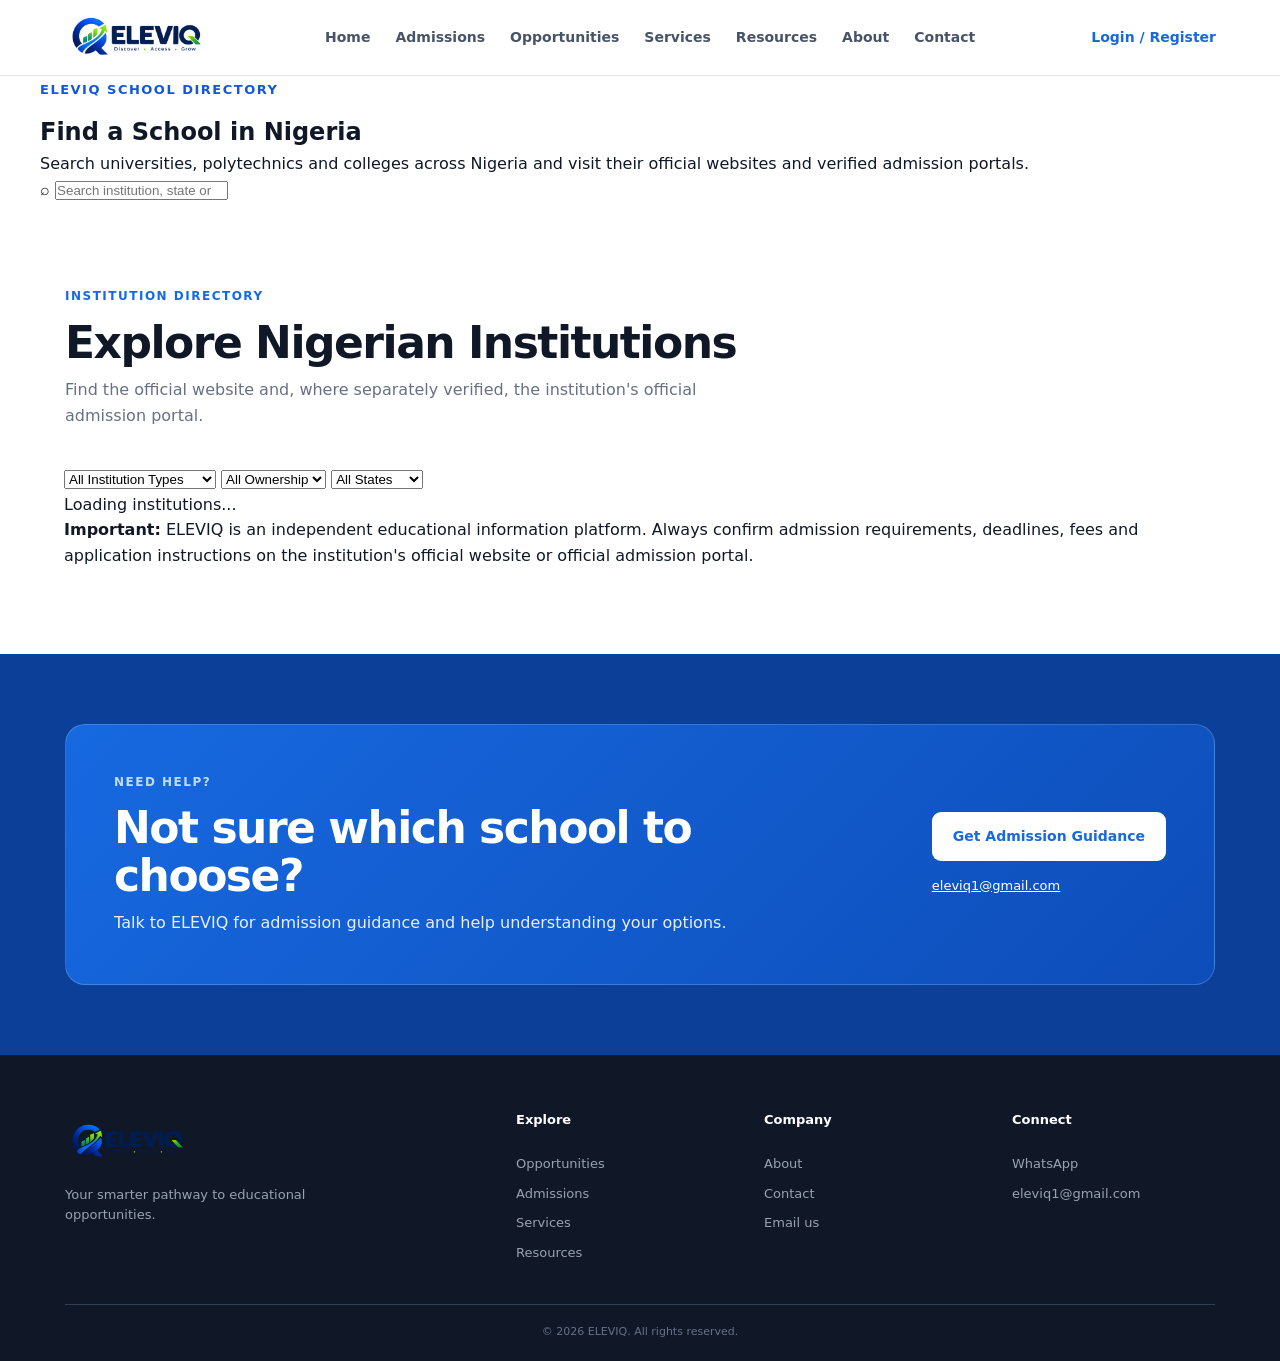
==== admissions.html @ 983ca725 "Create admissions.html" ====
<!DOCTYPE html>
<html lang="en">
<head>
    <meta charset="UTF-8">
    <meta name="viewport" content="width=device-width, initial-scale=1.0">

    <meta
        name="description"
        content="Find universities, polytechnics and colleges across Nigeria through the ELEVIQ institution directory."
    >

    <title>ELEVIQ | Nigerian School Directory</title>

    <link rel="stylesheet" href="style.css">
</head>

<body>

<!-- =========================
     NAVIGATION
========================= -->

<header class="navbar">

    <a class="logo" href="index.html" aria-label="ELEVIQ home">
        <img src="eleviq-logo.png" alt="ELEVIQ">
    </a>

    <nav class="nav-links" id="navLinks">

        <a href="index.html">Home</a>

        <a href="admissions.html" class="active">
            Admissions
        </a>

        <a href="index.html#opportunities">
            Opportunities
        </a>

        <a href="index.html#services">
            Services
        </a>

        <a href="index.html#resources">
            Resources
        </a>

        <a href="index.html#about">
            About
        </a>

        <a href="index.html#contact">
            Contact
        </a>

    </nav>

    <div class="nav-actions">

        <a
            class="login-link"
            href="index.html#contact"
        >
            Login / Register
        </a>

        <button
            class="menu-button"
            id="menuButton"
            aria-label="Open menu"
            aria-expanded="false"
        >
            ☰
        </button>

    </div>

</header>


<main>

<!-- =========================
     ADMISSIONS HERO
========================= -->

<section class="admissions-page-hero">

    <div class="admissions-container">

        <span class="section-tag">
            ELEVIQ SCHOOL DIRECTORY
        </span>

        <h1>
            Find a School in
            <span>Nigeria</span>
        </h1>

        <p>
            Search universities, polytechnics and colleges
            across Nigeria and visit their official websites
            and verified admission portals.
        </p>

        <div class="directory-search">

            <span>⌕</span>

            <input
                type="search"
                id="schoolSearch"
                placeholder="Search institution, state or abbreviation..."
                autocomplete="off"
            >

        </div>

    </div>

</section>


<!-- =========================
     DIRECTORY
========================= -->

<section class="section">

    <div class="admissions-container">

        <div class="section-heading">

            <div>

                <div class="section-kicker">
                    INSTITUTION DIRECTORY
                </div>

                <h2>
                    Explore Nigerian Institutions
                </h2>

                <p>
                    Find the official website and, where
                    separately verified, the institution's
                    official admission portal.
                </p>

            </div>

        </div>


        <!-- FILTERS -->

        <div class="directory-filters">

            <select id="institutionType">

                <option value="all">
                    All Institution Types
                </option>

                <option value="university">
                    Universities
                </option>

                <option value="polytechnic">
                    Polytechnics
                </option>

                <option value="college">
                    Colleges of Education
                </option>

            </select>


            <select id="ownershipFilter">

                <option value="all">
                    All Ownership
                </option>

                <option value="federal">
                    Federal
                </option>

                <option value="state">
                    State
                </option>

                <option value="private">
                    Private
                </option>

            </select>


            <select id="stateFilter">

                <option value="all">
                    All States
                </option>

                <option value="abuja">
                    FCT
                </option>

                <option value="abia">
                    Abia
                </option>

                <option value="adamawa">
                    Adamawa
                </option>

                <option value="akwa-ibom">
                    Akwa Ibom
                </option>

                <option value="anambra">
                    Anambra
                </option>

                <option value="bauchi">
                    Bauchi
                </option>

                <option value="bayelsa">
                    Bayelsa
                </option>

                <option value="benue">
                    Benue
                </option>

                <option value="borno">
                    Borno
                </option>

                <option value="cross-river">
                    Cross River
                </option>

                <option value="delta">
                    Delta
                </option>

                <option value="ebonyi">
                    Ebonyi
                </option>

                <option value="edo">
                    Edo
                </option>

                <option value="ekiti">
                    Ekiti
                </option>

                <option value="enugu">
                    Enugu
                </option>

                <option value="gombe">
                    Gombe
                </option>

                <option value="imo">
                    Imo
                </option>

                <option value="jigawa">
                    Jigawa
                </option>

                <option value="kaduna">
                    Kaduna
                </option>

                <option value="kano">
                    Kano
                </option>

                <option value="katsina">
                    Katsina
                </option>

                <option value="kebbi">
                    Kebbi
                </option>

                <option value="kogi">
                    Kogi
                </option>

                <option value="kwara">
                    Kwara
                </option>

                <option value="lagos">
                    Lagos
                </option>

                <option value="nasarawa">
                    Nasarawa
                </option>

                <option value="niger">
                    Niger
                </option>

                <option value="ogun">
                    Ogun
                </option>

                <option value="ondo">
                    Ondo
                </option>

                <option value="osun">
                    Osun
                </option>

                <option value="oyo">
                    Oyo
                </option>

                <option value="plateau">
                    Plateau
                </option>

                <option value="rivers">
                    Rivers
                </option>

                <option value="sokoto">
                    Sokoto
                </option>

                <option value="taraba">
                    Taraba
                </option>

                <option value="yobe">
                    Yobe
                </option>

                <option value="zamfara">
                    Zamfara
                </option>

            </select>

        </div>


        <!-- RESULTS COUNT -->

        <div class="directory-result-bar">

            <span id="resultCount">
                Loading institutions...
            </span>

        </div>


        <!-- SCHOOL CARDS -->

        <div
            class="school-directory-grid"
            id="schoolDirectory"
        ></div>


        <!-- NO RESULTS -->

        <div
            class="no-directory-results"
            id="noResults"
            style="display:none;"
        >

            <h3>
                No institution found
            </h3>

            <p>
                Try another school name, state or filter.
            </p>

        </div>


        <!-- DISCLAIMER -->

        <div class="directory-note">

            <strong>Important:</strong>

            ELEVIQ is an independent educational
            information platform. Always confirm admission
            requirements, deadlines, fees and application
            instructions on the institution's official
            website or official admission portal.

        </div>

    </div>

</section>


<!-- =========================
     GUIDANCE
========================= -->

<section class="contact-section">

    <div class="contact-box">

        <div>

            <div class="section-kicker light-text">
                NEED HELP?
            </div>

            <h2>
                Not sure which school to choose?
            </h2>

            <p>
                Talk to ELEVIQ for admission guidance
                and help understanding your options.
            </p>

        </div>

        <div class="contact-actions">

            <a
                class="btn white"
                href="https://wa.me/2349011582752?text=Hello%20ELEVIQ%2C%20I%20need%20admission%20guidance."
                target="_blank"
                rel="noopener"
            >
                Get Admission Guidance
            </a>

            <a
                class="email-link"
                href="mailto:eleviq1@gmail.com"
            >
                eleviq1@gmail.com
            </a>

        </div>

    </div>

</section>

</main>


<!-- =========================
     FOOTER
========================= -->

<footer class="footer">

    <div class="footer-grid">

        <div>

            <a
                class="footer-logo"
                href="index.html"
            >
                <img
                    src="eleviq-logo.png"
                    alt="ELEVIQ"
                >
            </a>

            <p>
                Your smarter pathway to educational opportunities.
            </p>

        </div>


        <div>

            <h4>Explore</h4>

            <a href="index.html#opportunities">
                Opportunities
            </a>

            <a href="admissions.html">
                Admissions
            </a>

            <a href="index.html#services">
                Services
            </a>

            <a href="index.html#resources">
                Resources
            </a>

        </div>


        <div>

            <h4>Company</h4>

            <a href="index.html#about">
                About
            </a>

            <a href="index.html#contact">
                Contact
            </a>

            <a href="mailto:eleviq1@gmail.com">
                Email us
            </a>

        </div>


        <div>

            <h4>Connect</h4>

            <a
                href="https://wa.me/2349011582752"
                target="_blank"
                rel="noopener"
            >
                WhatsApp
            </a>

            <a href="mailto:eleviq1@gmail.com">
                eleviq1@gmail.com
            </a>

        </div>

    </div>


    <div class="footer-bottom">

        © 2026 ELEVIQ. All rights reserved.

    </div>

</footer>


<script src="admissions.js"></script>

</body>
          </html>
---- style.css ----
*{box-sizing:border-box;margin:0;padding:0}
:root{--blue:#1769e0;--blue-dark:#0b3f98;--ink:#101828;--muted:#667085;--line:#e4e7ec;--soft:#f6f9fd;--green:#16845b;--purple:#6941c6;--orange:#b54708}
html{scroll-behavior:smooth}
body{font-family:Inter,ui-sans-serif,system-ui,-apple-system,BlinkMacSystemFont,"Segoe UI",Arial,sans-serif;color:var(--ink);background:#fff;line-height:1.6}
a{text-decoration:none;color:inherit}
.navbar{height:76px;position:sticky;top:0;z-index:1000;background:rgba(255,255,255,.96);backdrop-filter:blur(12px);border-bottom:1px solid var(--line);display:flex;align-items:center;justify-content:space-between;padding:0 clamp(20px,5vw,72px)}
.logo,.footer-logo{font-size:27px;font-weight:900;letter-spacing:-1.5px}
.logo span,.footer-logo span{color:var(--blue)}
.nav-links{display:flex;gap:25px;align-items:center}
.nav-links a{font-size:14px;font-weight:650;color:#475467}
.nav-links a:hover{color:var(--blue)}
.nav-actions{display:flex;align-items:center;gap:15px}.login-link{font-size:14px;font-weight:750;color:var(--blue)}
.menu-button{display:none;border:0;background:none;font-size:28px;cursor:pointer;color:var(--ink)}
.hero{background:radial-gradient(circle at 85% 20%,#dceaff 0,transparent 32%),linear-gradient(135deg,#f4f8ff,#fff 60%);padding:90px 20px 55px;text-align:center;border-bottom:1px solid #eef2f7}
.hero-content{max-width:900px;margin:auto}.eyebrow,.section-kicker{font-size:12px;font-weight:850;letter-spacing:1.5px;color:var(--blue);margin-bottom:12px}
.hero h1{font-size:clamp(42px,7vw,74px);line-height:1.02;letter-spacing:-3px;max-width:850px;margin:auto;font-weight:900}
.hero h1 span{color:var(--blue)}.hero p{max-width:710px;margin:22px auto 30px;color:var(--muted);font-size:18px}
.search-box{max-width:720px;margin:0 auto 22px;background:#fff;border:1px solid #d0d5dd;border-radius:14px;padding:7px;display:flex;align-items:center;box-shadow:0 12px 35px rgba(16,24,40,.08)}
.search-icon{font-size:25px;color:#98a2b3;padding:0 9px}.search-box input{border:0;outline:0;flex:1;font-size:15px;min-width:0;padding:13px 5px;color:var(--ink)}.search-box button{border:0;background:var(--blue);color:#fff;font-weight:800;padding:13px 22px;border-radius:9px;cursor:pointer}
.hero-actions{display:flex;justify-content:center;gap:12px;flex-wrap:wrap}.btn{display:inline-flex;align-items:center;justify-content:center;padding:13px 21px;border-radius:9px;font-weight:800;font-size:14px;transition:.2s}.primary{background:var(--blue);color:#fff}.primary:hover{background:var(--blue-dark);transform:translateY(-1px)}.secondary{background:#fff;color:var(--blue);border:1px solid #b2ccf4}.white{background:#fff;color:var(--blue)}.hero .secondary:hover{background:#f6f9ff}
.quick-links{display:flex;justify-content:center;gap:16px;flex-wrap:wrap;margin-top:22px;font-size:13px;color:#667085}.quick-links a{color:#344054;font-weight:700}.quick-links a:hover{color:var(--blue)}
.category-strip{display:grid;grid-template-columns:repeat(6,1fr);max-width:1180px;margin:-1px auto 0;background:#fff;border:1px solid var(--line);border-radius:0 0 18px 18px;box-shadow:0 10px 30px rgba(16,24,40,.05);overflow:hidden}
.category-strip a{padding:22px 12px;text-align:center;border-right:1px solid var(--line)}.category-strip a:last-child{border:0}.category-strip strong{display:block;font-size:25px;margin-bottom:7px}.category-strip span{display:block;font-size:14px;font-weight:800}.category-strip small{display:block;color:#98a2b3;font-size:11px;margin-top:3px}
.section{padding:85px clamp(20px,5vw,72px);max-width:1280px;margin:auto}.section.light{max-width:none;background:var(--soft)}.section-heading{max-width:1150px;margin:0 auto 38px;display:flex;justify-content:space-between;gap:30px;align-items:end}.section-heading.centered{display:block;text-align:center;max-width:760px}.section h2,.about-section h2,.contact-box h2{font-size:clamp(30px,4vw,44px);line-height:1.1;letter-spacing:-1.5px;margin-bottom:10px}.section-heading p{color:var(--muted);max-width:680px}.text-link{color:var(--blue);font-weight:800;font-size:14px;white-space:nowrap}
.opportunity-grid{max-width:1150px;margin:auto;display:grid;grid-template-columns:repeat(2,1fr);gap:18px}.opportunity-card{border:1px solid var(--line);border-radius:16px;padding:28px;background:#fff;min-height:235px;transition:.2s}.opportunity-card:hover,.service-card:hover,.resource-card:hover{transform:translateY(-3px);box-shadow:0 15px 35px rgba(16,24,40,.08)}.opportunity-card.featured{border-color:#b9d2fa;background:linear-gradient(145deg,#f8fbff,#fff)}.card-icon{font-size:30px;margin-bottom:15px}.tag{display:inline-block;color:var(--blue);font-size:10px;font-weight:900;letter-spacing:1px;margin-bottom:8px}.tag.green{color:var(--green)}.tag.purple{color:var(--purple)}.tag.orange{color:var(--orange)}.opportunity-card h3{font-size:22px;margin-bottom:8px}.opportunity-card p,.service-card p,.resource-card p{color:var(--muted);font-size:14px}.opportunity-card a,.service-card a{display:inline-block;margin-top:18px;color:var(--blue);font-size:13px;font-weight:850}
.stats-section{background:var(--blue);color:#fff;padding:27px 20px}.stats-inner{max-width:1150px;margin:auto;display:grid;grid-template-columns:repeat(4,1fr);gap:15px}.stats-inner div{display:flex;align-items:center;gap:12px;border-right:1px solid rgba(255,255,255,.22);padding-right:20px}.stats-inner div:last-child{border:0}.stats-inner strong{font-size:26px}.stats-inner span{font-size:12px;opacity:.9}
.services-grid{max-width:1150px;margin:auto;display:grid;grid-template-columns:repeat(3,1fr);gap:18px}.service-card{background:#fff;border:1px solid var(--line);border-radius:15px;padding:26px;min-height:205px;transition:.2s}.service-card>span{font-size:28px}.service-card h3{margin:14px 0 6px;font-size:19px}
.resource-grid{max-width:1150px;margin:auto;display:grid;grid-template-columns:repeat(4,1fr);gap:16px}.resource-card{border:1px solid var(--line);border-radius:15px;padding:25px;background:#fff;transition:.2s}.resource-number{font-size:12px;font-weight:900;color:var(--blue);margin-bottom:30px}.resource-card h3{font-size:18px;margin-bottom:8px}.resource-card span{display:inline-block;margin-top:20px;padding:5px 9px;border-radius:30px;background:#f2f4f7;color:#667085;font-size:10px;font-weight:800}
.about-section{padding:90px clamp(20px,5vw,72px);background:#f8fafc}.about-content{max-width:1150px;margin:auto;display:grid;grid-template-columns:1.2fr .8fr;gap:70px;align-items:center}.about-content p{color:var(--muted);margin:0 0 17px;max-width:680px}.about-panel{background:#fff;border:1px solid var(--line);border-radius:18px;padding:32px;box-shadow:0 12px 30px rgba(16,24,40,.05)}.about-panel h3{font-size:20px;margin-bottom:20px}.check-item{padding:13px 0;border-bottom:1px solid #eef2f6;color:#344054;font-weight:650;font-size:14px}.check-item:last-child{border:0}
.contact-section{padding:70px 20px;background:#0b3f98}.contact-box{max-width:1150px;margin:auto;background:linear-gradient(135deg,#1769e0,#0d4db9);border:1px solid rgba(255,255,255,.18);border-radius:20px;padding:48px;display:flex;justify-content:space-between;gap:35px;align-items:center;color:#fff}.light-text{color:#bfdbfe}.contact-box h2{max-width:650px}.contact-box p{max-width:650px;opacity:.9}.contact-actions{display:flex;flex-direction:column;align-items:flex-start;gap:15px;min-width:210px}.email-link{color:#fff;text-decoration:underline;font-size:13px}
.footer{background:#101828;color:#fff;padding:55px clamp(20px,5vw,72px) 20px}.footer-grid{max-width:1150px;margin:auto;display:grid;grid-template-columns:2fr 1fr 1fr 1fr;gap:45px}.footer p{color:#98a2b3;font-size:13px;margin-top:12px;max-width:300px}.footer h4{font-size:13px;margin-bottom:14px}.footer-grid>div:not(:first-child){display:flex;flex-direction:column;gap:9px}.footer-grid a{color:#98a2b3;font-size:13px}.footer-grid a:hover{color:#fff}.footer-bottom{max-width:1150px;margin:40px auto 0;padding-top:18px;border-top:1px solid #344054;color:#667085;text-align:center;font-size:11px}
@media(max-width:900px){.nav-links{gap:13px}.nav-links a{font-size:12px}.category-strip{grid-template-columns:repeat(3,1fr);margin:0 20px;border-radius:15px}.category-strip a:nth-child(3){border-right:0}.category-strip a:nth-child(-n+3){border-bottom:1px solid var(--line)}.stats-inner{grid-template-columns:repeat(2,1fr)}.stats-inner div:nth-child(2){border-right:0}.services-grid{grid-template-columns:repeat(2,1fr)}.resource-grid{grid-template-columns:repeat(2,1fr)}.about-content{grid-template-columns:1fr}.footer-grid{grid-template-columns:2fr 1fr 1fr}}
@media(max-width:700px){.navbar{height:68px}.login-link{display:none}.menu-button{display:block}.nav-links{display:none;position:absolute;left:0;right:0;top:68px;background:#fff;border-bottom:1px solid var(--line);box-shadow:0 10px 25px rgba(16,24,40,.08);padding:10px 20px;flex-direction:column;align-items:stretch;gap:0}.nav-links.active{display:flex}.nav-links a{padding:13px 4px;border-bottom:1px solid #f2f4f7;font-size:14px}.hero{padding:65px 18px 42px}.hero h1{letter-spacing:-2px}.hero p{font-size:16px}.search-box{border-radius:12px}.search-box button{padding:12px 15px}.category-strip{grid-template-columns:repeat(2,1fr)}.category-strip a:nth-child(odd){border-right:1px solid var(--line)}.category-strip a:nth-child(even){border-right:0}.category-strip a:nth-child(3),.category-strip a:nth-child(4){border-bottom:1px solid var(--line)}.section{padding:65px 20px}.section-heading{display:block}.text-link{display:inline-block;margin-top:15px}.opportunity-grid,.services-grid{grid-template-columns:1fr}.stats-inner{grid-template-columns:1fr 1fr}.stats-inner div{border-right:1px solid rgba(255,255,255,.22)!important}.stats-inner div:nth-child(2n){border-right:0!important}.resource-grid{grid-template-columns:1fr}.contact-box{padding:30px 24px;display:block}.contact-actions{margin-top:25px}.footer-grid{grid-template-columns:1fr 1fr;gap:30px}.footer-grid>div:first-child{grid-column:1/-1}}
@media(max-width:430px){.stats-inner{grid-template-columns:1fr}.stats-inner div{border-right:0!important;border-bottom:1px solid rgba(255,255,255,.22);padding-bottom:12px}.stats-inner div:last-child{border-bottom:0}.footer-grid{grid-template-columns:1fr}}

.search-highlight{animation:cardPulse 2.2s ease}
@keyframes cardPulse{0%,100%{box-shadow:0 0 0 0 rgba(23,105,224,0)}35%{box-shadow:0 0 0 5px rgba(23,105,224,.25)}}
.logo img {
  width: 145px;
  height: auto;
  display: block;
}

.footer-logo img {
  width: 125px;
  height: auto;
  display: block;
}

@media (max-width: 700px) {
  .logo img {
    width: 120px;
  }

  .footer-logo img {
    width: 115px;
  }
}
/* =========================================
   ELEVIQ — ADMISSIONS SECTION
========================================= */

.admissions-section {
    padding: 100px 20px;
    background: #f7f9fc;
}

.admissions-container {
    max-width: 1200px;
    margin: 0 auto;
}


/* ---------- HEADER ---------- */

.admissions-header {
    max-width: 750px;
    margin: 0 auto 45px;
    text-align: center;
}

.section-tag {
    display: inline-block;
    margin-bottom: 12px;
    color: #1557d6;
    font-size: 13px;
    font-weight: 700;
    letter-spacing: 1.5px;
}

.admissions-header h2 {
    margin: 0 0 15px;
    color: #111827;
    font-size: 42px;
    line-height: 1.2;
    font-weight: 800;
}

.admissions-header h2 span {
    color: #1557d6;
}

.admissions-header p {
    margin: 0;
    color: #667085;
    font-size: 17px;
    line-height: 1.7;
}


/* ---------- SEARCH ---------- */

.admission-search-box {
    max-width: 850px;
    margin: 0 auto 25px;
    display: flex;
    background: #ffffff;
    padding: 8px;
    border-radius: 14px;
    border: 1px solid #e4e7ec;
    box-shadow: 0 10px 30px rgba(16, 24, 40, 0.06);
}

.admission-search-box input {
    flex: 1;
    border: none;
    outline: none;
    padding: 16px 18px;
    font-size: 15px;
    color: #101828;
    background: transparent;
}

.admission-search-box input::placeholder {
    color: #98a2b3;
}

.admission-search-box button {
    border: none;
    background: #1557d6;
    color: #ffffff;
    padding: 0 28px;
    border-radius: 10px;
    font-size: 15px;
    font-weight: 700;
    cursor: pointer;
    transition: 0.3s ease;
}

.admission-search-box button:hover {
    background: #0e43aa;
}


/* ---------- FILTERS ---------- */

.admission-filters {
    display: flex;
    justify-content: center;
    flex-wrap: wrap;
    gap: 12px;
    margin-bottom: 45px;
}

.admission-filters select {
    min-width: 190px;
    padding: 13px 16px;
    border: 1px solid #d0d5dd;
    border-radius: 10px;
    background: #ffffff;
    color: #344054;
    font-size: 14px;
    outline: none;
    cursor: pointer;
}

.admission-filters select:focus {
    border-color: #1557d6;
}


/* ---------- ADMISSION GRID ---------- */

.admissions-list {
    display: grid;
    grid-template-columns: repeat(3, 1fr);
    gap: 24px;
}


/* ---------- CARD ---------- */

.admission-card {
    background: #ffffff;
    border: 1px solid #eaecf0;
    border-radius: 18px;
    padding: 25px;
    transition: 0.3s ease;
    box-shadow: 0 5px 20px rgba(16, 24, 40, 0.04);
}

.admission-card:hover {
    transform: translateY(-5px);
    box-shadow: 0 15px 35px rgba(16, 24, 40, 0.10);
}

.admission-card-top {
    display: flex;
    align-items: center;
    justify-content: space-between;
    margin-bottom: 25px;
}

.admission-status,
.institution-type {
    display: inline-flex;
    align-items: center;
    padding: 6px 10px;
    border-radius: 30px;
    font-size: 11px;
    font-weight: 700;
}

.admission-status.open {
    background: #ecfdf3;
    color: #027a48;
}

.institution-type {
    background: #eff4ff;
    color: #1557d6;
}

.admission-card h3 {
    margin: 0 0 8px;
    color: #101828;
    font-size: 23px;
}

.admission-title {
    margin: 0 0 15px;
    color: #475467;
    font-size: 15px;
    font-weight: 600;
}

.admission-location {
    margin: 0 0 22px;
    color: #667085;
    font-size: 14px;
}


/* ---------- CARD INFO ---------- */

.admission-info {
    display: grid;
    grid-template-columns: 1fr 1fr;
    gap: 12px;
    padding: 15px 0;
    border-top: 1px solid #eaecf0;
    border-bottom: 1px solid #eaecf0;
    margin-bottom: 20px;
}

.admission-info div {
    display: flex;
    flex-direction: column;
    gap: 5px;
}

.admission-info small {
    color: #98a2b3;
    font-size: 11px;
}

.admission-info strong {
    color: #344054;
    font-size: 13px;
}


/* ---------- VIEW DETAILS BUTTON ---------- */

.view-admission-btn {
    width: 100%;
    padding: 13px;
    border: 1px solid #1557d6;
    border-radius: 9px;
    background: #ffffff;
    color: #1557d6;
    font-size: 14px;
    font-weight: 700;
    cursor: pointer;
    transition: 0.3s ease;
}

.view-admission-btn:hover {
    background: #1557d6;
    color: #ffffff;
}


/* ---------- NO RESULTS ---------- */

.no-admission-results {
    display: none;
    text-align: center;
    padding: 50px 20px;
}

.no-admission-results h3 {
    margin-bottom: 8px;
    color: #344054;
}

.no-admission-results p {
    margin: 0;
    color: #667085;
}


/* ---------- GUIDANCE CTA ---------- */

.admission-guidance {
    margin-top: 70px;
    padding: 40px;
    border-radius: 20px;
    background: #1557d6;
    color: #ffffff;
    display: flex;
    align-items: center;
    justify-content: space-between;
    gap: 30px;
}

.admission-guidance .section-tag {
    color: #dbe8ff;
}

.admission-guidance h2 {
    max-width: 650px;
    margin: 0 0 10px;
    font-size: 27px;
    line-height: 1.3;
}

.admission-guidance p {
    max-width: 650px;
    margin: 0;
    color: #e5edff;
    line-height: 1.6;
}

.guidance-btn {
    flex-shrink: 0;
    display: inline-block;
    padding: 14px 22px;
    border-radius: 9px;
    background: #ffffff;
    color: #1557d6;
    text-decoration: none;
    font-size: 14px;
    font-weight: 700;
    transition: 0.3s ease;
}

.guidance-btn:hover {
    background: #eef4ff;
}


/* =========================================
   ADMISSION MODAL
========================================= */

.admission-modal {
    display: none;
    position: fixed;
    inset: 0;
    z-index: 9999;
    background: rgba(16, 24, 40, 0.65);
    padding: 30px 20px;
    overflow-y: auto;
}

.admission-modal.active {
    display: flex;
    align-items: center;
    justify-content: center;
}

.admission-modal-content {
    position: relative;
    width: 100%;
    max-width: 700px;
    max-height: 90vh;
    overflow-y: auto;
    padding: 40px;
    border-radius: 20px;
    background: #ffffff;
}

.close-admission-modal {
    position: absolute;
    top: 15px;
    right: 18px;
    width: 38px;
    height: 38px;
    border: none;
    border-radius: 50%;
    background: #f2f4f7;
    color: #344054;
    font-size: 25px;
    line-height: 1;
    cursor: pointer;
}

.close-admission-modal:hover {
    background: #eaecf0;
}


/* Modal Content */

.admission-details h2 {
    margin: 0 0 10px;
    color: #101828;
    font-size: 30px;
}

.admission-details h4 {
    margin: 28px 0 10px;
    color: #1557d6;
    font-size: 17px;
}

.admission-details p {
    color: #475467;
    line-height: 1.7;
}

.admission-details ul {
    padding-left: 20px;
    color: #475467;
    line-height: 1.8;
}

.admission-apply-btn {
    display: inline-block;
    margin-top: 20px;
    padding: 14px 25px;
    border-radius: 9px;
    background: #1557d6;
    color: #ffffff;
    text-decoration: none;
    font-weight: 700;
}


/* =========================================
   RESPONSIVE DESIGN
========================================= */

@media (max-width: 950px) {

    .admissions-list {
        grid-template-columns: repeat(2, 1fr);
    }

    .admission-guidance {
        flex-direction: column;
        align-items: flex-start;
    }

}


@media (max-width: 650px) {

    .admissions-section {
        padding: 70px 15px;
    }

    .admissions-header h2 {
        font-size: 31px;
    }

    .admissions-header p {
        font-size: 15px;
    }

    .admission-search-box {
        flex-direction: column;
        padding: 8px;
    }

    .admission-search-box input {
        width: 100%;
        box-sizing: border-box;
    }

    .admission-search-box button {
        min-height: 48px;
    }

    .admission-filters {
        flex-direction: column;
    }

    .admission-filters select {
        width: 100%;
    }

    .admissions-list {
        grid-template-columns: 1fr;
    }

    .admission-guidance {
        padding: 30px 22px;
    }

    .admission-guidance h2 {
        font-size: 23px;
    }

    .guidance-btn {
        width: 100%;
        text-align: center;
        box-sizing: border-box;
    }

    .admission-modal-content {
        padding: 30px 20px;
    }

  }
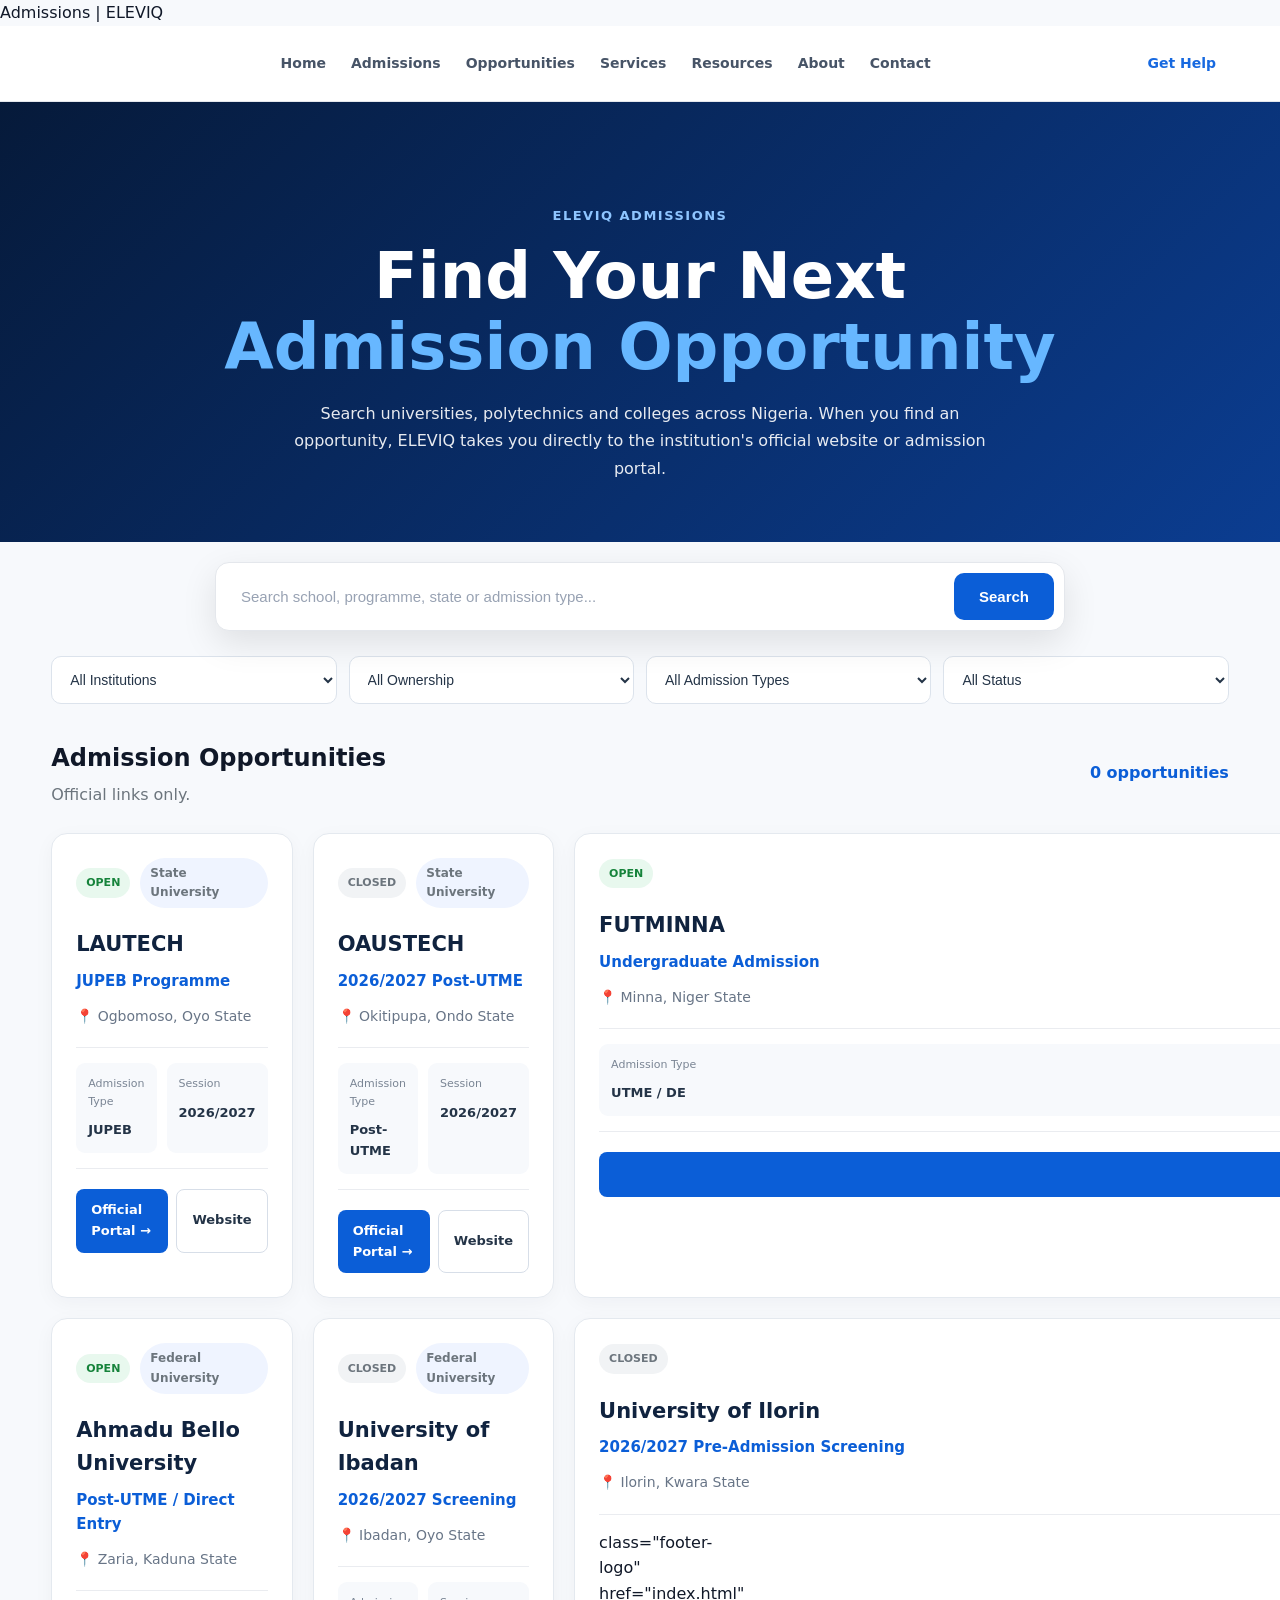
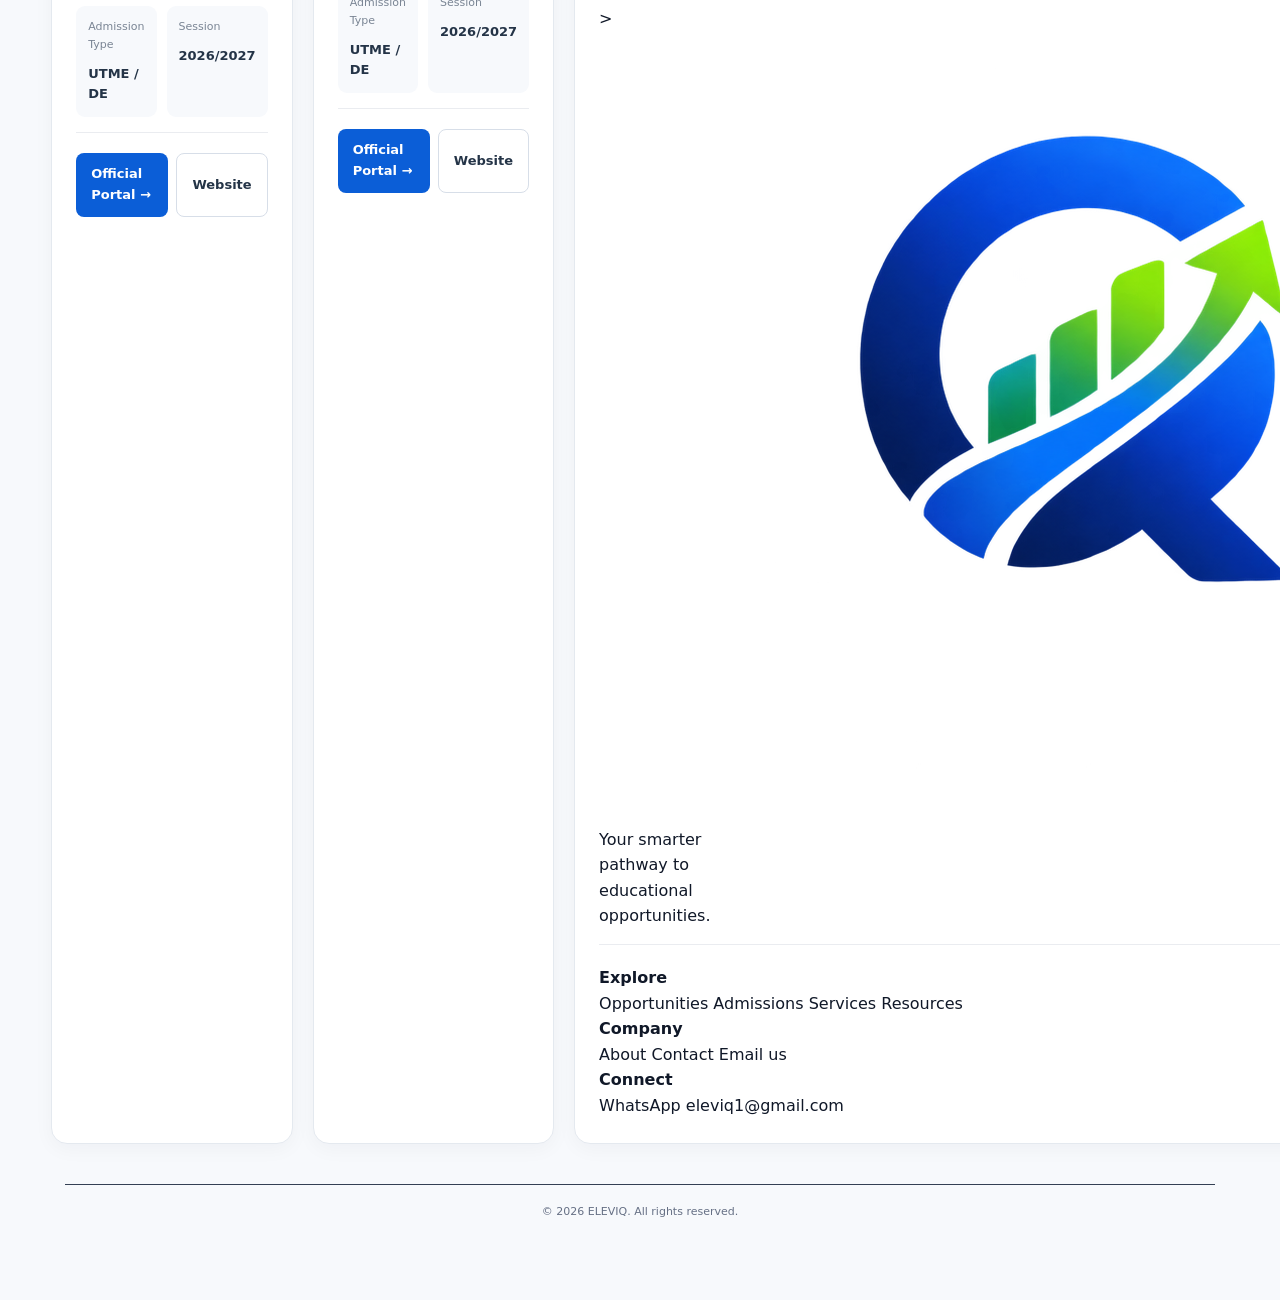
==== commit 396e0c22: "Update admissions.html" ====
--- a/admissions.html
+++ b/admissions.html
@@ -1,483 +1,1145 @@
-<!DOCTYPE html>
-<html lang="en">
-<head>
-    <meta charset="UTF-8">
-    <meta name="viewport" content="width=device-width, initial-scale=1.0">
-
-    <meta
-        name="description"
-        content="Find universities, polytechnics and colleges across Nigeria through the ELEVIQ institution directory."
+<!DOCTYPE html><html lang="en"><head>  <meta charset="UTF-8"><meta
+name="viewport"
+content="width=device-width, initial-scale=1.0"
+
+«»
+
+<meta
+name="description"
+content="Find Nigerian university, polytechnic and college admission opportunities through ELEVIQ. Access official school websites and admission portals."
+
+«»
+
+<meta
+name="keywords"
+content="Nigeria admissions, Nigerian universities, JAMB, Post UTME, Direct Entry, JUPEB, pre-degree, admission portal, ELEVIQ"
+
+«»
+
+  <title>Admissions | ELEVIQ</title>  <link rel="stylesheet" href="style.css">  <style>
+
+    /* =========================================
+       ADMISSIONS PAGE
+    ========================================= */
+
+    .admissions-page {
+      background: #f7f9fc;
+      min-height: 100vh;
+    }
+
+    .admissions-hero {
+      padding: 100px 20px 60px;
+      text-align: center;
+      background: linear-gradient(
+        135deg,
+        #061a3a,
+        #0b3d91
+      );
+      color: white;
+    }
+
+    .admissions-hero .section-tag {
+      display: inline-block;
+      margin-bottom: 15px;
+      font-size: 13px;
+      font-weight: 700;
+      letter-spacing: 1.5px;
+      color: #8ec5ff;
+    }
+
+    .admissions-hero h1 {
+      max-width: 850px;
+      margin: 0 auto 18px;
+      font-size: clamp(2.2rem, 6vw, 4rem);
+      line-height: 1.1;
+    }
+
+    .admissions-hero h1 span {
+      color: #67b7ff;
+    }
+
+    .admissions-hero p {
+      max-width: 700px;
+      margin: 0 auto;
+      line-height: 1.7;
+      opacity: .9;
+    }
+
+    .admissions-container {
+      width: min(1200px, 92%);
+      margin: 0 auto;
+      padding: 50px 0 80px;
+    }
+
+    /* =========================================
+       SEARCH
+    ========================================= */
+
+    .admission-search-wrapper {
+      margin-top: -30px;
+      position: relative;
+      z-index: 2;
+    }
+
+    .admission-search-box {
+      display: flex;
+      gap: 10px;
+      background: white;
+      padding: 10px;
+      border-radius: 14px;
+      box-shadow: 0 12px 35px rgba(0,0,0,.10);
+    }
+
+    .admission-search-box input {
+      flex: 1;
+      min-width: 0;
+      border: 0;
+      outline: none;
+      padding: 15px;
+      font-size: 15px;
+      background: transparent;
+    }
+
+    .admission-search-box button {
+      border: 0;
+      border-radius: 10px;
+      padding: 0 25px;
+      background: #0b5ed7;
+      color: white;
+      font-weight: 700;
+      cursor: pointer;
+    }
+
+    .admission-search-box button:hover {
+      opacity: .9;
+    }
+
+    /* =========================================
+       FILTERS
+    ========================================= */
+
+    .admission-filters {
+      display: grid;
+      grid-template-columns: repeat(4, 1fr);
+      gap: 12px;
+      margin: 25px 0 35px;
+    }
+
+    .admission-filters select {
+      width: 100%;
+      padding: 14px;
+      border: 1px solid #dce3ec;
+      border-radius: 10px;
+      background: white;
+      color: #243447;
+      outline: none;
+    }
+
+    /* =========================================
+       DATABASE HEADER
+    ========================================= */
+
+    .database-header {
+      display: flex;
+      justify-content: space-between;
+      align-items: center;
+      gap: 20px;
+      margin-bottom: 25px;
+    }
+
+    .database-header h2 {
+      margin: 0 0 5px;
+    }
+
+    .database-header p {
+      margin: 0;
+      color: #6c757d;
+    }
+
+    .result-count {
+      white-space: nowrap;
+      font-weight: 700;
+      color: #0b5ed7;
+    }
+
+    /* =========================================
+       ADMISSION GRID
+    ========================================= */
+
+    .admissions-list {
+      display: grid;
+      grid-template-columns: repeat(3, 1fr);
+      gap: 20px;
+    }
+
+    .admission-card {
+      background: white;
+      border: 1px solid #e4e9ef;
+      border-radius: 16px;
+      padding: 24px;
+      transition: transform .2s ease, box-shadow .2s ease;
+    }
+
+    .admission-card:hover {
+      transform: translateY(-4px);
+      box-shadow: 0 12px 30px rgba(0,0,0,.08);
+    }
+
+    .admission-card-top {
+      display: flex;
+      justify-content: space-between;
+      align-items: center;
+      gap: 10px;
+      margin-bottom: 20px;
+    }
+
+    .admission-status {
+      display: inline-block;
+      padding: 6px 10px;
+      border-radius: 30px;
+      font-size: 11px;
+      font-weight: 800;
+      text-transform: uppercase;
+    }
+
+    .status-open {
+      background: #e8f8ee;
+      color: #16833b;
+    }
+
+    .status-closed {
+      background: #f1f3f5;
+      color: #6c757d;
+    }
+
+    .status-check {
+      background: #fff4d6;
+      color: #9a6b00;
+    }
+
+    .institution-type {
+      color: #6c757d;
+      font-size: 12px;
+      font-weight: 700;
+    }
+
+    .admission-card h3 {
+      margin: 0 0 7px;
+      font-size: 21px;
+      color: #10233f;
+    }
+
+    .admission-title {
+      margin: 0 0 12px;
+      font-weight: 700;
+      color: #0b5ed7;
+    }
+
+    .admission-location {
+      color: #687587;
+      font-size: 14px;
+      margin-bottom: 20px;
+    }
+
+    .admission-info {
+      display: grid;
+      grid-template-columns: 1fr 1fr;
+      gap: 10px;
+      margin-bottom: 20px;
+    }
+
+    .admission-info div {
+      background: #f7f9fc;
+      padding: 12px;
+      border-radius: 9px;
+    }
+
+    .admission-info small {
+      display: block;
+      color: #7a8594;
+      font-size: 11px;
+      margin-bottom: 5px;
+    }
+
+    .admission-info strong {
+      font-size: 13px;
+      color: #243447;
+    }
+
+    .admission-actions {
+      display: flex;
+      gap: 8px;
+      flex-wrap: wrap;
+    }
+
+    .admission-btn {
+      display: inline-flex;
+      align-items: center;
+      justify-content: center;
+      padding: 11px 15px;
+      border-radius: 8px;
+      text-decoration: none;
+      font-size: 13px;
+      font-weight: 700;
+    }
+
+    .official-btn {
+      background: #0b5ed7;
+      color: white;
+      flex: 1;
+    }
+
+    .website-btn {
+      border: 1px solid #d7dee8;
+      color: #243447;
+      background: white;
+    }
+
+    /* =========================================
+       EMPTY STATE
+    ========================================= */
+
+    .no-admission-results {
+      display: none;
+      text-align: center;
+      background: white;
+      padding: 50px 20px;
+      border-radius: 16px;
+      border: 1px solid #e4e9ef;
+    }
+
+    .no-admission-results h3 {
+      margin-bottom: 8px;
+    }
+
+    .no-admission-results p {
+      color: #6c757d;
+    }
+
+    /* =========================================
+       INFORMATION NOTICE
+    ========================================= */
+
+    .admission-notice {
+      margin-top: 45px;
+      padding: 25px;
+      border-radius: 14px;
+      background: #eef6ff;
+      border: 1px solid #cfe4ff;
+    }
+
+    .admission-notice h3 {
+      margin-top: 0;
+      color: #0b3d91;
+    }
+
+    .admission-notice p {
+      margin-bottom: 0;
+      line-height: 1.7;
+      color: #41536b;
+    }
+
+    /* =========================================
+       GUIDANCE
+    ========================================= */
+
+    .admission-guidance {
+      margin-top: 45px;
+      padding: 35px;
+      border-radius: 18px;
+      background: linear-gradient(
+        135deg,
+        #0b3d91,
+        #0b5ed7
+      );
+      color: white;
+      display: flex;
+      justify-content: space-between;
+      align-items: center;
+      gap: 25px;
+    }
+
+    .admission-guidance h2 {
+      margin: 8px 0;
+    }
+
+    .admission-guidance p {
+      margin: 0;
+      opacity: .9;
+      line-height: 1.6;
+    }
+
+    .guidance-btn {
+      display: inline-flex;
+      align-items: center;
+      justify-content: center;
+      padding: 14px 20px;
+      border-radius: 10px;
+      background: white;
+      color: #0b3d91;
+      text-decoration: none;
+      font-weight: 800;
+      white-space: nowrap;
+    }
+
+    /* =========================================
+       MOBILE
+    ========================================= */
+
+    @media (max-width: 900px) {
+
+      .admissions-list {
+        grid-template-columns: repeat(2, 1fr);
+      }
+
+      .admission-filters {
+        grid-template-columns: repeat(2, 1fr);
+      }
+
+    }
+
+    @media (max-width: 650px) {
+
+      .admissions-hero {
+        padding: 80px 18px 50px;
+      }
+
+      .admission-search-box {
+        flex-direction: column;
+      }
+
+      .admission-search-box button {
+        min-height: 48px;
+      }
+
+      .admission-filters {
+        grid-template-columns: 1fr;
+      }
+
+      .admissions-list {
+        grid-template-columns: 1fr;
+      }
+
+      .database-header {
+        flex-direction: column;
+        align-items: flex-start;
+      }
+
+      .admission-guidance {
+        flex-direction: column;
+        align-items: flex-start;
+      }
+
+      .guidance-btn {
+        width: 100%;
+      }
+
+    }
+
+  </style></head><body class="admissions-page"><!-- =========================================
+     NAVIGATION
+========================================= --><header class="navbar"><a
+class="logo"
+href="index.html#home"
+aria-label="ELEVIQ home"
+
+«»
+
+<img
+  src="eleviq-logo.png"
+  alt="ELEVIQ"
+>
+
+  </a>  <nav
+    class="nav-links"
+    id="navLinks"
+  ><a href="index.html#home">
+  Home
+</a>
+
+<a
+  href="admissions.html"
+  class="active"
+>
+  Admissions
+</a>
+
+<a href="index.html#opportunities">
+  Opportunities
+</a>
+
+<a href="index.html#services">
+  Services
+</a>
+
+<a href="index.html#resources">
+  Resources
+</a>
+
+<a href="index.html#about">
+  About
+</a>
+
+<a href="index.html#contact">
+  Contact
+</a>
+
+  </nav>  <div class="nav-actions"><a
+  class="login-link"
+  href="index.html#contact"
+>
+  Get Help
+</a>
+
+<button
+  class="menu-button"
+  id="menuButton"
+  aria-label="Open menu"
+  aria-expanded="false"
+  type="button"
+>
+  ☰
+</button>
+
+  </div></header><main><!-- =========================================
+     HERO
+========================================= --><section class="admissions-hero">  <span class="section-tag">
+    ELEVIQ ADMISSIONS
+  </span>  <h1>
+    Find Your Next
+    <span>Admission Opportunity</span>
+  </h1>  <p>
+    Search universities, polytechnics and colleges across Nigeria.
+    When you find an opportunity, ELEVIQ takes you directly to
+    the institution's official website or admission portal.
+  </p></section><!-- =========================================
+     MAIN DATABASE
+========================================= --><section class="admissions-container">  <!-- SEARCH -->  <div class="admission-search-wrapper"><form
+  class="admission-search-box"
+  id="admissionSearchForm"
+>
+
+  <input
+    type="search"
+    id="admissionSearch"
+    placeholder="Search school, programme, state or admission type..."
+    aria-label="Search admission opportunities"
+  >
+
+  <button type="submit">
+    Search
+  </button>
+
+</form>
+
+  </div>  <!-- FILTERS -->  <div class="admission-filters"><select id="institutionFilter">
+
+  <option value="all">
+    All Institutions
+  </option>
+
+  <option value="university">
+    Universities
+  </option>
+
+  <option value="polytechnic">
+    Polytechnics
+  </option>
+
+  <option value="college">
+    Colleges
+  </option>
+
+</select>
+
+
+<select id="ownershipFilter">
+
+  <option value="all">
+    All Ownership
+  </option>
+
+  <option value="federal">
+    Federal
+  </option>
+
+  <option value="state">
+    State
+  </option>
+
+  <option value="private">
+    Private
+  </option>
+
+</select>
+
+
+<select id="admissionTypeFilter">
+
+  <option value="all">
+    All Admission Types
+  </option>
+
+  <option value="utme">
+    UTME
+  </option>
+
+  <option value="post-utme">
+    Post-UTME
+  </option>
+
+  <option value="direct-entry">
+    Direct Entry
+  </option>
+
+  <option value="jupeb">
+    JUPEB
+  </option>
+
+  <option value="pre-degree">
+    Pre-degree
+  </option>
+
+  <option value="ijmb">
+    IJMB
+  </option>
+
+</select>
+
+
+<select id="statusFilter">
+
+  <option value="all">
+    All Status
+  </option>
+
+  <option value="open">
+    Open
+  </option>
+
+  <option value="closed">
+    Closed
+  </option>
+
+  <option value="check">
+    Check Official Portal
+  </option>
+
+</select>
+
+  </div>  <!-- DATABASE HEADER -->  <div class="database-header"><div>
+
+  <h2>
+    Admission Opportunities
+  </h2>
+
+  <p>
+    Official links only.
+  </p>
+
+</div>
+
+<div
+  class="result-count"
+  id="resultCount"
+>
+  0 opportunities
+</div>
+
+  </div>  <!-- =========================================
+       ADMISSION CARDS
+  ========================================= -->  <div
+    class="admissions-list"
+    id="admissionsList"
+  ><!-- =====================================
+     LAUTECH JUPEB
+====================================== -->
+
+<article
+  class="admission-card"
+  data-institution="university"
+  data-ownership="state"
+  data-type="jupeb"
+  data-status="open"
+  data-search="LAUTECH Ladoke Akintola University Technology Ogbomoso Oyo JUPEB Joint Universities Preliminary Examinations Board"
+>
+
+  <div class="admission-card-top">
+
+    <span class="admission-status status-open">
+      Open
+    </span>
+
+    <span class="institution-type">
+      State University
+    </span>
+
+  </div>
+
+  <h3>
+    LAUTECH
+  </h3>
+
+  <p class="admission-title">
+    JUPEB Programme
+  </p>
+
+  <p class="admission-location">
+    📍 Ogbomoso, Oyo State
+  </p>
+
+  <div class="admission-info">
+
+    <div>
+
+      <small>
+        Admission Type
+      </small>
+
+      <strong>
+        JUPEB
+      </strong>
+
+    </div>
+
+    <div>
+
+      <small>
+        Session
+      </small>
+
+      <strong>
+        2026/2027
+      </strong>
+
+    </div>
+
+  </div>
+
+  <div class="admission-actions">
+
+    <a
+      class="admission-btn official-btn"
+      href="https://www.apply.lautech.edu.ng/en/logon"
+      target="_blank"
+      rel="noopener"
     >
-
-    <title>ELEVIQ | Nigerian School Directory</title>
-
-    <link rel="stylesheet" href="style.css">
-</head>
-
-<body>
-
-<!-- =========================
-     NAVIGATION
-========================= -->
-
-<header class="navbar">
-
-    <a class="logo" href="index.html" aria-label="ELEVIQ home">
-        <img src="eleviq-logo.png" alt="ELEVIQ">
+      Official Portal →
     </a>
 
-    <nav class="nav-links" id="navLinks">
-
-        <a href="index.html">Home</a>
-
-        <a href="admissions.html" class="active">
-            Admissions
-        </a>
-
-        <a href="index.html#opportunities">
-            Opportunities
-        </a>
-
-        <a href="index.html#services">
-            Services
-        </a>
-
-        <a href="index.html#resources">
-            Resources
-        </a>
-
-        <a href="index.html#about">
-            About
-        </a>
-
-        <a href="index.html#contact">
-            Contact
-        </a>
-
-    </nav>
-
-    <div class="nav-actions">
-
-        <a
-            class="login-link"
-            href="index.html#contact"
-        >
-            Login / Register
-        </a>
-
-        <button
-            class="menu-button"
-            id="menuButton"
-            aria-label="Open menu"
-            aria-expanded="false"
-        >
-            ☰
-        </button>
+    <a
+      class="admission-btn website-btn"
+      href="https://lautech.edu.ng/"
+      target="_blank"
+      rel="noopener"
+    >
+      Website
+    </a>
+
+  </div>
+
+</article>
+
+
+<!-- =====================================
+     OAUSTECH
+====================================== -->
+
+<article
+  class="admission-card"
+  data-institution="university"
+  data-ownership="state"
+  data-type="post-utme"
+  data-status="closed"
+  data-search="OAUSTECH Olusegun Agagu University Science Technology Okitipupa Ondo Post UTME Direct Entry"
+>
+
+  <div class="admission-card-top">
+
+    <span class="admission-status status-closed">
+      Closed
+    </span>
+
+    <span class="institution-type">
+      State University
+    </span>
+
+  </div>
+
+  <h3>
+    OAUSTECH
+  </h3>
+
+  <p class="admission-title">
+    2026/2027 Post-UTME
+  </p>
+
+  <p class="admission-location">
+    📍 Okitipupa, Ondo State
+  </p>
+
+  <div class="admission-info">
+
+    <div>
+
+      <small>
+        Admission Type
+      </small>
+
+      <strong>
+        Post-UTME
+      </strong>
 
     </div>
 
-</header>
-
-
-<main>
-
-<!-- =========================
-     ADMISSIONS HERO
-========================= -->
-
-<section class="admissions-page-hero">
-
-    <div class="admissions-container">
-
-        <span class="section-tag">
-            ELEVIQ SCHOOL DIRECTORY
-        </span>
-
-        <h1>
-            Find a School in
-            <span>Nigeria</span>
-        </h1>
-
-        <p>
-            Search universities, polytechnics and colleges
-            across Nigeria and visit their official websites
-            and verified admission portals.
-        </p>
-
-        <div class="directory-search">
-
-            <span>⌕</span>
-
-            <input
-                type="search"
-                id="schoolSearch"
-                placeholder="Search institution, state or abbreviation..."
-                autocomplete="off"
-            >
-
-        </div>
+    <div>
+
+      <small>
+        Session
+      </small>
+
+      <strong>
+        2026/2027
+      </strong>
 
     </div>
 
-</section>
-
-
-<!-- =========================
-     DIRECTORY
-========================= -->
-
-<section class="section">
-
-    <div class="admissions-container">
-
-        <div class="section-heading">
-
-            <div>
-
-                <div class="section-kicker">
-                    INSTITUTION DIRECTORY
-                </div>
-
-                <h2>
-                    Explore Nigerian Institutions
-                </h2>
-
-                <p>
-                    Find the official website and, where
-                    separately verified, the institution's
-                    official admission portal.
-                </p>
-
-            </div>
-
-        </div>
-
-
-        <!-- FILTERS -->
-
-        <div class="directory-filters">
-
-            <select id="institutionType">
-
-                <option value="all">
-                    All Institution Types
-                </option>
-
-                <option value="university">
-                    Universities
-                </option>
-
-                <option value="polytechnic">
-                    Polytechnics
-                </option>
-
-                <option value="college">
-                    Colleges of Education
-                </option>
-
-            </select>
-
-
-            <select id="ownershipFilter">
-
-                <option value="all">
-                    All Ownership
-                </option>
-
-                <option value="federal">
-                    Federal
-                </option>
-
-                <option value="state">
-                    State
-                </option>
-
-                <option value="private">
-                    Private
-                </option>
-
-            </select>
-
-
-            <select id="stateFilter">
-
-                <option value="all">
-                    All States
-                </option>
-
-                <option value="abuja">
-                    FCT
-                </option>
-
-                <option value="abia">
-                    Abia
-                </option>
-
-                <option value="adamawa">
-                    Adamawa
-                </option>
-
-                <option value="akwa-ibom">
-                    Akwa Ibom
-                </option>
-
-                <option value="anambra">
-                    Anambra
-                </option>
-
-                <option value="bauchi">
-                    Bauchi
-                </option>
-
-                <option value="bayelsa">
-                    Bayelsa
-                </option>
-
-                <option value="benue">
-                    Benue
-                </option>
-
-                <option value="borno">
-                    Borno
-                </option>
-
-                <option value="cross-river">
-                    Cross River
-                </option>
-
-                <option value="delta">
-                    Delta
-                </option>
-
-                <option value="ebonyi">
-                    Ebonyi
-                </option>
-
-                <option value="edo">
-                    Edo
-                </option>
-
-                <option value="ekiti">
-                    Ekiti
-                </option>
-
-                <option value="enugu">
-                    Enugu
-                </option>
-
-                <option value="gombe">
-                    Gombe
-                </option>
-
-                <option value="imo">
-                    Imo
-                </option>
-
-                <option value="jigawa">
-                    Jigawa
-                </option>
-
-                <option value="kaduna">
-                    Kaduna
-                </option>
-
-                <option value="kano">
-                    Kano
-                </option>
-
-                <option value="katsina">
-                    Katsina
-                </option>
-
-                <option value="kebbi">
-                    Kebbi
-                </option>
-
-                <option value="kogi">
-                    Kogi
-                </option>
-
-                <option value="kwara">
-                    Kwara
-                </option>
-
-                <option value="lagos">
-                    Lagos
-                </option>
-
-                <option value="nasarawa">
-                    Nasarawa
-                </option>
-
-                <option value="niger">
-                    Niger
-                </option>
-
-                <option value="ogun">
-                    Ogun
-                </option>
-
-                <option value="ondo">
-                    Ondo
-                </option>
-
-                <option value="osun">
-                    Osun
-                </option>
-
-                <option value="oyo">
-                    Oyo
-                </option>
-
-                <option value="plateau">
-                    Plateau
-                </option>
-
-                <option value="rivers">
-                    Rivers
-                </option>
-
-                <option value="sokoto">
-                    Sokoto
-                </option>
-
-                <option value="taraba">
-                    Taraba
-                </option>
-
-                <option value="yobe">
-                    Yobe
-                </option>
-
-                <option value="zamfara">
-                    Zamfara
-                </option>
-
-            </select>
-
-        </div>
-
-
-        <!-- RESULTS COUNT -->
-
-        <div class="directory-result-bar">
-
-            <span id="resultCount">
-                Loading institutions...
-            </span>
-
-        </div>
-
-
-        <!-- SCHOOL CARDS -->
-
-        <div
-            class="school-directory-grid"
-            id="schoolDirectory"
-        ></div>
-
-
-        <!-- NO RESULTS -->
-
-        <div
-            class="no-directory-results"
-            id="noResults"
-            style="display:none;"
-        >
-
-            <h3>
-                No institution found
-            </h3>
-
-            <p>
-                Try another school name, state or filter.
-            </p>
-
-        </div>
-
-
-        <!-- DISCLAIMER -->
-
-        <div class="directory-note">
-
-            <strong>Important:</strong>
-
-            ELEVIQ is an independent educational
-            information platform. Always confirm admission
-            requirements, deadlines, fees and application
-            instructions on the institution's official
-            website or official admission portal.
-
-        </div>
+  </div>
+
+  <div class="admission-actions">
+
+    <a
+      class="admission-btn official-btn"
+      href="https://portal.oaustech.edu.ng/apply/"
+      target="_blank"
+      rel="noopener"
+    >
+      Official Portal →
+    </a>
+
+    <a
+      class="admission-btn website-btn"
+      href="https://oaustech.edu.ng/"
+      target="_blank"
+      rel="noopener"
+    >
+      Website
+    </a>
+
+  </div>
+
+</article>
+
+
+<!-- =====================================
+     FUTMINNA
+====================================== -->
+
+<article
+  class="admission-card"
+  data-institution="university"
+  data-ownership="federal"
+  data-type="post-utme"
+  data-status="open"
+  data-search="Federal University Technology Minna FUTMINNA Niger Post UTME admissions"
+>
+
+  <div class="admission-card-top">
+
+    <span class="admission-status status-open">
+      Open
+    </span>
+
+    <span class="institution-type">
+      Federal University
+    </span>
+
+  </div>
+
+  <h3>
+    FUTMINNA
+  </h3>
+
+  <p class="admission-title">
+    Undergraduate Admission
+  </p>
+
+  <p class="admission-location">
+    📍 Minna, Niger State
+  </p>
+
+  <div class="admission-info">
+
+    <div>
+
+      <small>
+        Admission Type
+      </small>
+
+      <strong>
+        UTME / DE
+      </strong>
 
     </div>
 
-</section>
-
-
-<!-- =========================
-     GUIDANCE
-========================= -->
-
-<section class="contact-section">
-
-    <div class="contact-box">
-
-        <div>
-
-            <div class="section-kicker light-text">
-                NEED HELP?
-            </div>
-
-            <h2>
-                Not sure which school to choose?
-            </h2>
-
-            <p>
-                Talk to ELEVIQ for admission guidance
-                and help understanding your options.
-            </p>
-
-        </div>
-
-        <div class="contact-actions">
-
-            <a
-                class="btn white"
-                href="https://wa.me/2349011582752?text=Hello%20ELEVIQ%2C%20I%20need%20admission%20guidance."
-                target="_blank"
-                rel="noopener"
-            >
-                Get Admission Guidance
-            </a>
-
-            <a
-                class="email-link"
-                href="mailto:eleviq1@gmail.com"
-            >
-                eleviq1@gmail.com
-            </a>
-
-        </div>
+    <div>
+
+      <small>
+        Session
+      </small>
+
+      <strong>
+        2026/2027
+      </strong>
 
     </div>
 
-</section>
-
-</main>
-
-
-<!-- =========================
-     FOOTER
-========================= -->
-
-<footer class="footer">
-
-    <div class="footer-grid">
-
-        <div>
-
-            <a
+  </div>
+
+  <div class="admission-actions">
+
+    <a
+      class="admission-btn official-btn"
+      href="https://eportal.futminna.edu.ng/ePortal_V2/utme/"
+      target="_blank"
+      rel="noopener"
+    >
+      Official Portal →
+    </a>
+
+    <a
+      class="admission-btn website-btn"
+      href="https://futminna.edu.ng/"
+      target="_blank"
+      rel="noopener"
+    >
+      Website
+    </a>
+
+  </div>
+
+</article>
+
+
+<!-- =====================================
+     ABU
+====================================== -->
+
+<article
+  class="admission-card"
+  data-institution="university"
+  data-ownership="federal"
+  data-type="post-utme"
+  data-status="open"
+  data-search="Ahmadu Bello University ABU Zaria Kaduna Post UTME Direct Entry"
+>
+
+  <div class="admission-card-top">
+
+    <span class="admission-status status-open">
+      Open
+    </span>
+
+    <span class="institution-type">
+      Federal University
+    </span>
+
+  </div>
+
+  <h3>
+    Ahmadu Bello University
+  </h3>
+
+  <p class="admission-title">
+    Post-UTME / Direct Entry
+  </p>
+
+  <p class="admission-location">
+    📍 Zaria, Kaduna State
+  </p>
+
+  <div class="admission-info">
+
+    <div>
+
+      <small>
+        Admission Type
+      </small>
+
+      <strong>
+        UTME / DE
+      </strong>
+
+    </div>
+
+    <div>
+
+      <small>
+        Session
+      </small>
+
+      <strong>
+        2026/2027
+      </strong>
+
+    </div>
+
+  </div>
+
+  <div class="admission-actions">
+
+    <a
+      class="admission-btn official-btn"
+      href="https://portal.abu.edu.ng/forms/putme"
+      target="_blank"
+      rel="noopener"
+    >
+      Official Portal →
+    </a>
+
+    <a
+      class="admission-btn website-btn"
+      href="https://abu.edu.ng/"
+      target="_blank"
+      rel="noopener"
+    >
+      Website
+    </a>
+
+  </div>
+
+</article>
+
+
+<!-- =====================================
+     UNIVERSITY OF IBADAN
+====================================== -->
+
+<article
+  class="admission-card"
+  data-institution="university"
+  data-ownership="federal"
+  data-type="post-utme"
+  data-status="closed"
+  data-search="University Ibadan UI Oyo Post UTME Direct Entry admission"
+>
+
+  <div class="admission-card-top">
+
+    <span class="admission-status status-closed">
+      Closed
+    </span>
+
+    <span class="institution-type">
+      Federal University
+    </span>
+
+  </div>
+
+  <h3>
+    University of Ibadan
+  </h3>
+
+  <p class="admission-title">
+    2026/2027 Screening
+  </p>
+
+  <p class="admission-location">
+    📍 Ibadan, Oyo State
+  </p>
+
+  <div class="admission-info">
+
+    <div>
+
+      <small>
+        Admission Type
+      </small>
+
+      <strong>
+        UTME / DE
+      </strong>
+
+    </div>
+
+    <div>
+
+      <small>
+        Session
+      </small>
+
+      <strong>
+        2026/2027
+      </strong>
+
+    </div>
+
+  </div>
+
+  <div class="admission-actions">
+
+    <a
+      class="admission-btn official-btn"
+      href="https://admissions.ui.edu.ng/"
+      target="_blank"
+      rel="noopener"
+    >
+      Official Portal →
+    </a>
+
+    <a
+      class="admission-btn website-btn"
+      href="https://ui.edu.ng/"
+      target="_blank"
+      rel="noopener"
+    >
+      Website
+    </a>
+
+  </div>
+
+</article>
+
+
+<!-- =====================================
+     UNIVERSITY OF ILORIN
+====================================== -->
+
+<article
+  class="admission-card"
+  data-institution="university"
+  data-ownership="federal"
+  data-type="post-utme"
+  data-status="closed"
+  data-search="University Ilorin UNILORIN Kwara Post UTME admission screening"
+>
+
+  <div class="admission-card-top">
+
+    <span class="admission-status status-closed">
+      Closed
+    </span>
+
+    <span class="institution-type">
+      Federal University
+    </span>
+
+  </div>
+
+  <h3>
+    University of Ilorin
+  </h3>
+
+  <p class="admission-title">
+    2026/2027 Pre-Admission Screening
+  </p>
+
+  <p class="admission-location">
+    📍 Ilorin, Kwara State
+  </p>
+
+  <div class="admission-info">
+
                 class="footer-logo"
                 href="index.html"
             >
--- a/style.css
+++ b/style.css
@@ -535,3 +535,309 @@
     }
 
   }
+/* =========================================
+   ELEVIQ SCHOOL DIRECTORY
+========================================= */
+
+.admissions-page-hero {
+    padding: 90px 20px 70px;
+    background: linear-gradient(
+        135deg,
+        #f5f8ff 0%,
+        #ffffff 55%,
+        #eef4ff 100%
+    );
+}
+
+
+.admissions-container {
+    width: min(1180px, 92%);
+    margin: 0 auto;
+}
+
+
+.admissions-page-hero h1 {
+    margin: 18px 0 15px;
+    font-size: clamp(38px, 6vw, 68px);
+    line-height: 1.05;
+}
+
+
+.admissions-page-hero h1 span {
+    color: #155eef;
+}
+
+
+.admissions-page-hero p {
+    max-width: 720px;
+    font-size: 18px;
+    line-height: 1.7;
+    color: #5b6472;
+}
+
+
+.directory-search {
+    display: flex;
+    align-items: center;
+    gap: 12px;
+    max-width: 760px;
+    margin-top: 30px;
+    background: #ffffff;
+    border: 1px solid #dfe5ef;
+    border-radius: 14px;
+    padding: 6px 18px;
+    box-shadow: 0 10px 30px rgba(20, 40, 80, 0.08);
+}
+
+
+.directory-search span {
+    font-size: 25px;
+}
+
+
+.directory-search input {
+    width: 100%;
+    border: none;
+    outline: none;
+    background: transparent;
+    padding: 15px 5px;
+    font-size: 16px;
+}
+
+
+.directory-filters {
+    display: grid;
+    grid-template-columns:
+        repeat(3, minmax(0, 1fr));
+    gap: 15px;
+    margin: 30px 0 20px;
+}
+
+
+.directory-filters select {
+    width: 100%;
+    padding: 15px;
+    border: 1px solid #dfe5ef;
+    border-radius: 10px;
+    background: #ffffff;
+    color: #263142;
+    font-size: 15px;
+    outline: none;
+}
+
+
+.directory-result-bar {
+    margin: 20px 0;
+    color: #687386;
+    font-size: 14px;
+    font-weight: 600;
+}
+
+
+.school-directory-grid {
+    display: grid;
+    grid-template-columns:
+        repeat(3, minmax(0, 1fr));
+    gap: 20px;
+}
+
+
+.school-directory-card {
+    background: #ffffff;
+    border: 1px solid #e4e8ef;
+    border-radius: 16px;
+    padding: 24px;
+    transition:
+        transform 0.2s ease,
+        box-shadow 0.2s ease;
+}
+
+
+.school-directory-card:hover {
+    transform: translateY(-4px);
+    box-shadow:
+        0 15px 35px rgba(20, 40, 80, 0.10);
+}
+
+
+.school-card-top {
+    display: flex;
+    justify-content: space-between;
+    gap: 10px;
+    margin-bottom: 18px;
+}
+
+
+.school-type,
+.school-ownership {
+    display: inline-flex;
+    padding: 6px 10px;
+    border-radius: 30px;
+    background: #f1f5ff;
+    color: #155eef;
+    font-size: 11px;
+    font-weight: 700;
+}
+
+
+.school-ownership {
+    background: #f5f5f5;
+    color: #596273;
+}
+
+
+.school-directory-card h3 {
+    margin: 0;
+    font-size: 20px;
+    line-height: 1.35;
+    color: #182230;
+}
+
+
+.school-short-name {
+    margin-top: 6px;
+    color: #155eef;
+    font-size: 13px;
+    font-weight: 700;
+}
+
+
+.school-location {
+    margin: 15px 0 22px;
+    color: #687386;
+    font-size: 14px;
+}
+
+
+.school-actions {
+    display: flex;
+    flex-direction: column;
+    gap: 9px;
+}
+
+
+.school-button {
+    display: block;
+    text-align: center;
+    text-decoration: none;
+    padding: 12px 14px;
+    border-radius: 9px;
+    font-size: 13px;
+    font-weight: 700;
+    transition: 0.2s ease;
+}
+
+
+.website-button {
+    background: #155eef;
+    color: #ffffff;
+}
+
+
+.website-button:hover {
+    opacity: 0.9;
+}
+
+
+.admission-button {
+    background: #eef4ff;
+    color: #155eef;
+    border: 1px solid #d6e2ff;
+}
+
+
+.admission-button:hover {
+    background: #e1ebff;
+}
+
+
+.school-verification {
+    margin-top: 15px;
+    padding-top: 12px;
+    border-top: 1px solid #edf0f5;
+    font-size: 11px;
+}
+
+
+.verified-badge {
+    color: #087443;
+    font-weight: 600;
+}
+
+
+.portal-unavailable {
+    color: #8a94a6;
+}
+
+
+.no-directory-results {
+    text-align: center;
+    padding: 60px 20px;
+    background: #f8faff;
+    border-radius: 15px;
+}
+
+
+.no-directory-results h3 {
+    margin-bottom: 8px;
+}
+
+
+.no-directory-results p {
+    color: #687386;
+}
+
+
+.directory-note {
+    margin-top: 35px;
+    padding: 20px;
+    background: #fff9e8;
+    border: 1px solid #f3df9a;
+    border-radius: 12px;
+    color: #665522;
+    font-size: 13px;
+    line-height: 1.7;
+}
+
+
+/* =========================================
+   MOBILE
+========================================= */
+
+@media (max-width: 900px) {
+
+    .school-directory-grid {
+        grid-template-columns:
+            repeat(2, minmax(0, 1fr));
+    }
+
+}
+
+
+@media (max-width: 700px) {
+
+    .directory-filters {
+        grid-template-columns: 1fr;
+    }
+
+
+    .school-directory-grid {
+        grid-template-columns: 1fr;
+    }
+
+
+    .admissions-page-hero {
+        padding: 65px 20px 50px;
+    }
+
+
+    .admissions-page-hero h1 {
+        font-size: 42px;
+    }
+
+
+    .directory-search {
+        border-radius: 12px;
+    }
+
+      }
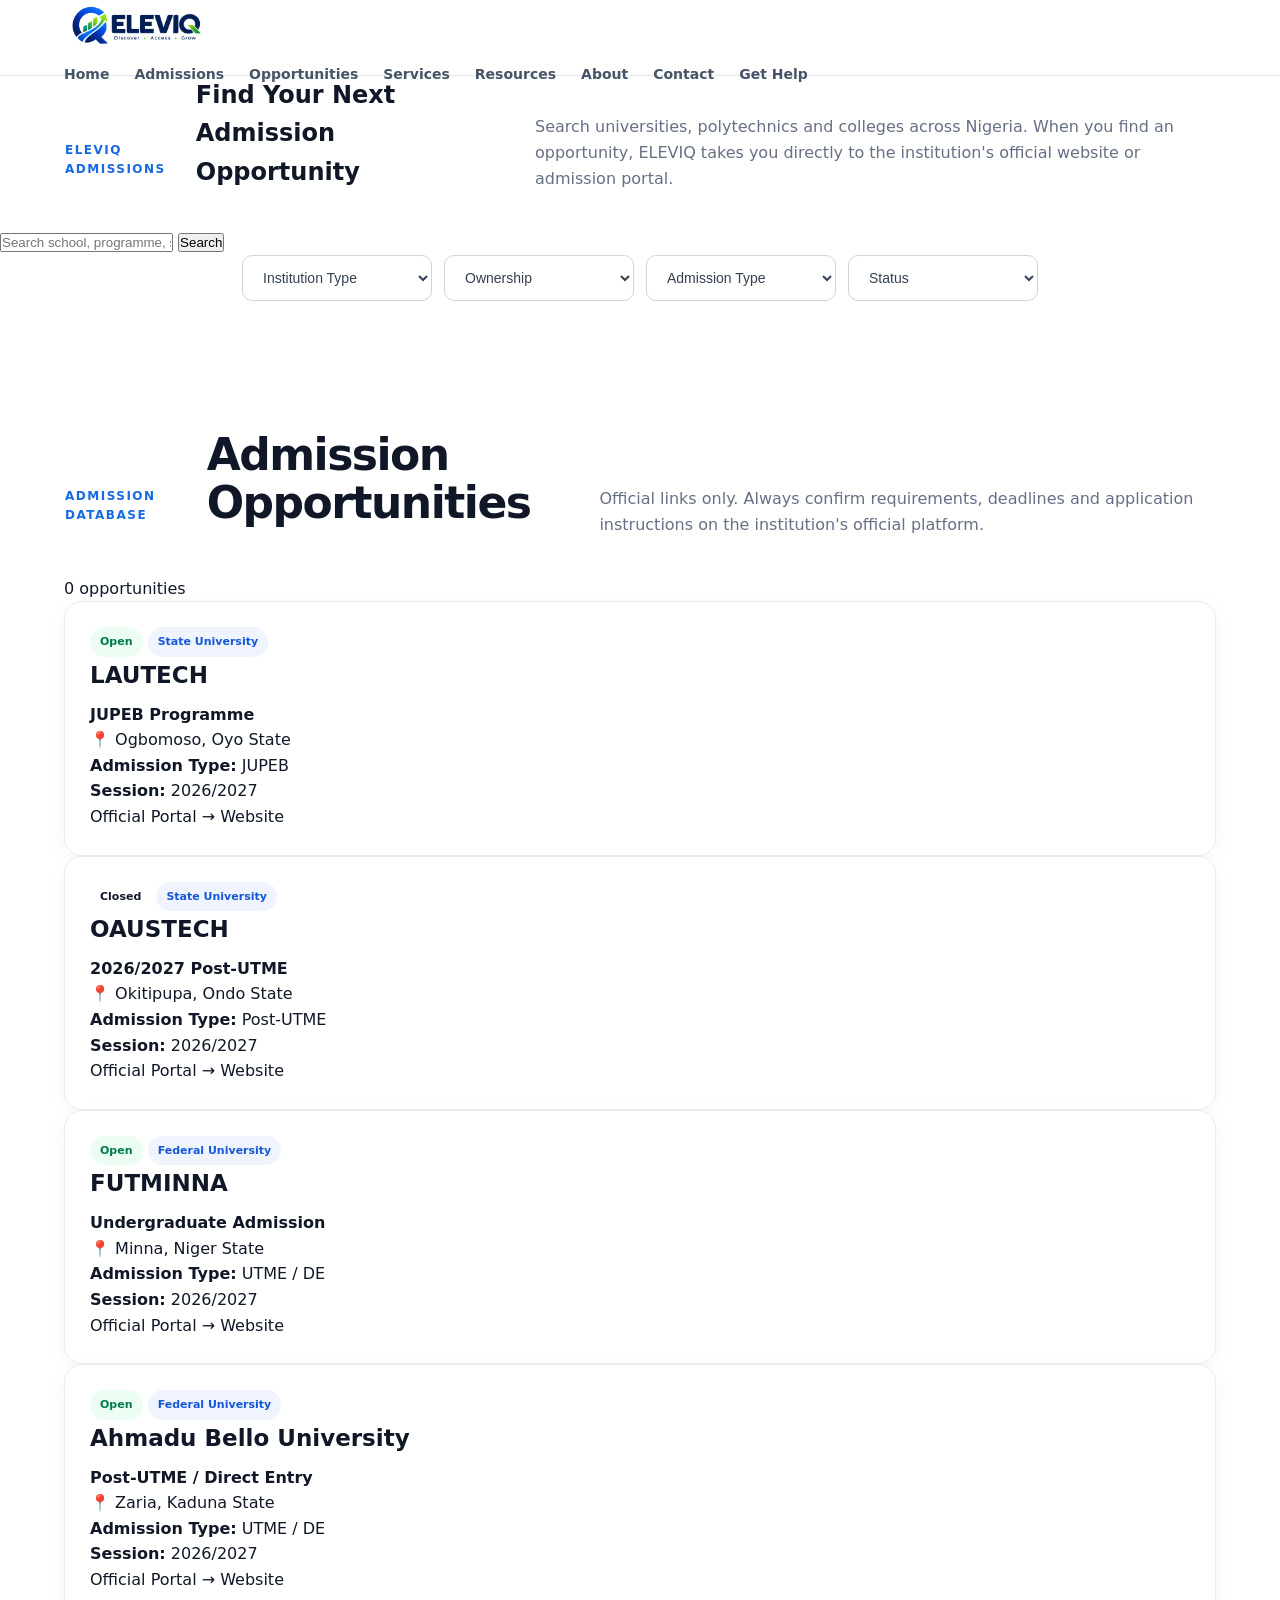
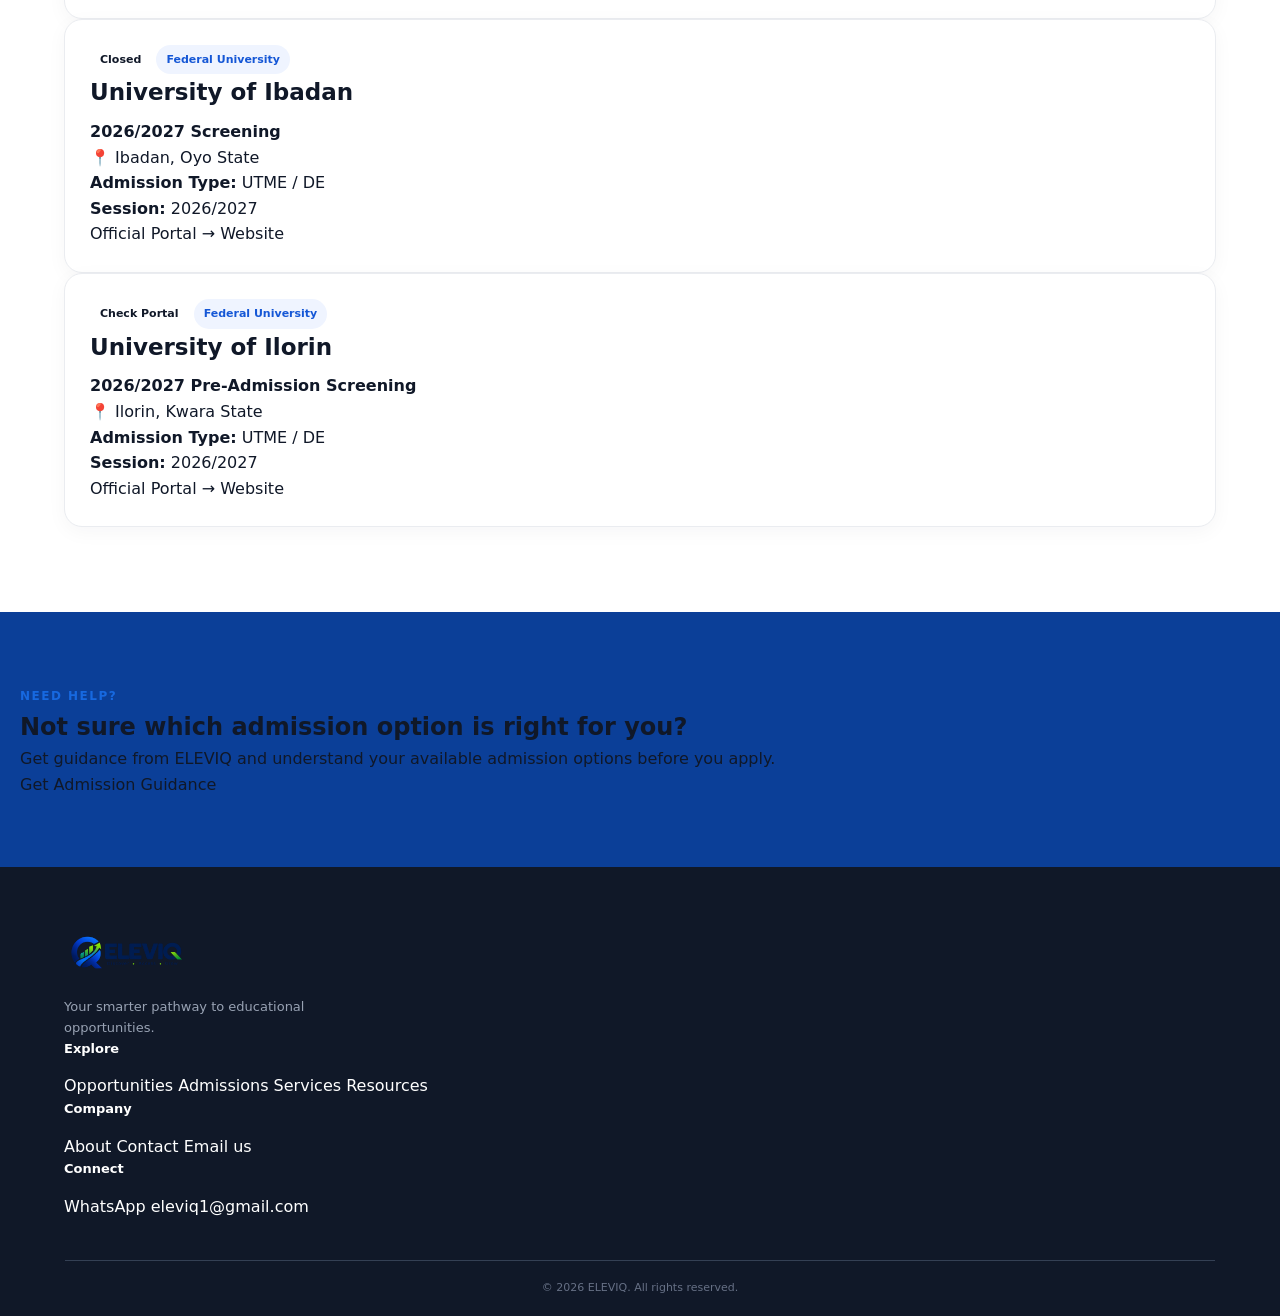
==== commit 23626efe: "Update admissions.html" ====
--- a/admissions.html
+++ b/admissions.html
@@ -1,515 +1,1061 @@
-<!DOCTYPE html><html lang="en"><head>  <meta charset="UTF-8"><meta
-name="viewport"
-content="width=device-width, initial-scale=1.0"
-
-«»
-
-<meta
-name="description"
-content="Find Nigerian university, polytechnic and college admission opportunities through ELEVIQ. Access official school websites and admission portals."
-
-«»
-
-<meta
-name="keywords"
-content="Nigeria admissions, Nigerian universities, JAMB, Post UTME, Direct Entry, JUPEB, pre-degree, admission portal, ELEVIQ"
-
-«»
-
-  <title>Admissions | ELEVIQ</title>  <link rel="stylesheet" href="style.css">  <style>
-
-    /* =========================================
-       ADMISSIONS PAGE
-    ========================================= */
-
-    .admissions-page {
-      background: #f7f9fc;
-      min-height: 100vh;
-    }
-
-    .admissions-hero {
-      padding: 100px 20px 60px;
-      text-align: center;
-      background: linear-gradient(
-        135deg,
-        #061a3a,
-        #0b3d91
-      );
-      color: white;
-    }
-
-    .admissions-hero .section-tag {
-      display: inline-block;
-      margin-bottom: 15px;
-      font-size: 13px;
-      font-weight: 700;
-      letter-spacing: 1.5px;
-      color: #8ec5ff;
-    }
-
-    .admissions-hero h1 {
-      max-width: 850px;
-      margin: 0 auto 18px;
-      font-size: clamp(2.2rem, 6vw, 4rem);
-      line-height: 1.1;
-    }
-
-    .admissions-hero h1 span {
-      color: #67b7ff;
-    }
-
-    .admissions-hero p {
-      max-width: 700px;
-      margin: 0 auto;
-      line-height: 1.7;
-      opacity: .9;
-    }
-
-    .admissions-container {
-      width: min(1200px, 92%);
-      margin: 0 auto;
-      padding: 50px 0 80px;
-    }
-
-    /* =========================================
-       SEARCH
-    ========================================= */
-
-    .admission-search-wrapper {
-      margin-top: -30px;
-      position: relative;
-      z-index: 2;
-    }
-
-    .admission-search-box {
-      display: flex;
-      gap: 10px;
-      background: white;
-      padding: 10px;
-      border-radius: 14px;
-      box-shadow: 0 12px 35px rgba(0,0,0,.10);
-    }
-
-    .admission-search-box input {
-      flex: 1;
-      min-width: 0;
-      border: 0;
-      outline: none;
-      padding: 15px;
-      font-size: 15px;
-      background: transparent;
-    }
-
-    .admission-search-box button {
-      border: 0;
-      border-radius: 10px;
-      padding: 0 25px;
-      background: #0b5ed7;
-      color: white;
-      font-weight: 700;
-      cursor: pointer;
-    }
-
-    .admission-search-box button:hover {
-      opacity: .9;
-    }
-
-    /* =========================================
-       FILTERS
-    ========================================= */
-
-    .admission-filters {
-      display: grid;
-      grid-template-columns: repeat(4, 1fr);
-      gap: 12px;
-      margin: 25px 0 35px;
-    }
-
-    .admission-filters select {
-      width: 100%;
-      padding: 14px;
-      border: 1px solid #dce3ec;
-      border-radius: 10px;
-      background: white;
-      color: #243447;
-      outline: none;
-    }
-
-    /* =========================================
-       DATABASE HEADER
-    ========================================= */
-
-    .database-header {
-      display: flex;
-      justify-content: space-between;
-      align-items: center;
-      gap: 20px;
-      margin-bottom: 25px;
-    }
-
-    .database-header h2 {
-      margin: 0 0 5px;
-    }
-
-    .database-header p {
-      margin: 0;
-      color: #6c757d;
-    }
-
-    .result-count {
-      white-space: nowrap;
-      font-weight: 700;
-      color: #0b5ed7;
-    }
-
-    /* =========================================
-       ADMISSION GRID
-    ========================================= */
-
-    .admissions-list {
-      display: grid;
-      grid-template-columns: repeat(3, 1fr);
-      gap: 20px;
-    }
-
-    .admission-card {
-      background: white;
-      border: 1px solid #e4e9ef;
-      border-radius: 16px;
-      padding: 24px;
-      transition: transform .2s ease, box-shadow .2s ease;
-    }
-
-    .admission-card:hover {
-      transform: translateY(-4px);
-      box-shadow: 0 12px 30px rgba(0,0,0,.08);
-    }
-
-    .admission-card-top {
-      display: flex;
-      justify-content: space-between;
-      align-items: center;
-      gap: 10px;
-      margin-bottom: 20px;
-    }
-
-    .admission-status {
-      display: inline-block;
-      padding: 6px 10px;
-      border-radius: 30px;
-      font-size: 11px;
-      font-weight: 800;
-      text-transform: uppercase;
-    }
-
-    .status-open {
-      background: #e8f8ee;
-      color: #16833b;
-    }
-
-    .status-closed {
-      background: #f1f3f5;
-      color: #6c757d;
-    }
-
-    .status-check {
-      background: #fff4d6;
-      color: #9a6b00;
-    }
-
-    .institution-type {
-      color: #6c757d;
-      font-size: 12px;
-      font-weight: 700;
-    }
-
-    .admission-card h3 {
-      margin: 0 0 7px;
-      font-size: 21px;
-      color: #10233f;
-    }
-
-    .admission-title {
-      margin: 0 0 12px;
-      font-weight: 700;
-      color: #0b5ed7;
-    }
-
-    .admission-location {
-      color: #687587;
-      font-size: 14px;
-      margin-bottom: 20px;
-    }
-
-    .admission-info {
-      display: grid;
-      grid-template-columns: 1fr 1fr;
-      gap: 10px;
-      margin-bottom: 20px;
-    }
-
-    .admission-info div {
-      background: #f7f9fc;
-      padding: 12px;
-      border-radius: 9px;
-    }
-
-    .admission-info small {
-      display: block;
-      color: #7a8594;
-      font-size: 11px;
-      margin-bottom: 5px;
-    }
-
-    .admission-info strong {
-      font-size: 13px;
-      color: #243447;
-    }
-
-    .admission-actions {
-      display: flex;
-      gap: 8px;
-      flex-wrap: wrap;
-    }
-
-    .admission-btn {
-      display: inline-flex;
-      align-items: center;
-      justify-content: center;
-      padding: 11px 15px;
-      border-radius: 8px;
-      text-decoration: none;
-      font-size: 13px;
-      font-weight: 700;
-    }
-
-    .official-btn {
-      background: #0b5ed7;
-      color: white;
-      flex: 1;
-    }
-
-    .website-btn {
-      border: 1px solid #d7dee8;
-      color: #243447;
-      background: white;
-    }
-
-    /* =========================================
-       EMPTY STATE
-    ========================================= */
-
-    .no-admission-results {
-      display: none;
-      text-align: center;
-      background: white;
-      padding: 50px 20px;
-      border-radius: 16px;
-      border: 1px solid #e4e9ef;
-    }
-
-    .no-admission-results h3 {
-      margin-bottom: 8px;
-    }
-
-    .no-admission-results p {
-      color: #6c757d;
-    }
-
-    /* =========================================
-       INFORMATION NOTICE
-    ========================================= */
-
-    .admission-notice {
-      margin-top: 45px;
-      padding: 25px;
-      border-radius: 14px;
-      background: #eef6ff;
-      border: 1px solid #cfe4ff;
-    }
-
-    .admission-notice h3 {
-      margin-top: 0;
-      color: #0b3d91;
-    }
-
-    .admission-notice p {
-      margin-bottom: 0;
-      line-height: 1.7;
-      color: #41536b;
-    }
-
-    /* =========================================
-       GUIDANCE
-    ========================================= */
-
-    .admission-guidance {
-      margin-top: 45px;
-      padding: 35px;
-      border-radius: 18px;
-      background: linear-gradient(
-        135deg,
-        #0b3d91,
-        #0b5ed7
-      );
-      color: white;
-      display: flex;
-      justify-content: space-between;
-      align-items: center;
-      gap: 25px;
-    }
-
-    .admission-guidance h2 {
-      margin: 8px 0;
-    }
-
-    .admission-guidance p {
-      margin: 0;
-      opacity: .9;
-      line-height: 1.6;
-    }
-
-    .guidance-btn {
-      display: inline-flex;
-      align-items: center;
-      justify-content: center;
-      padding: 14px 20px;
-      border-radius: 10px;
-      background: white;
-      color: #0b3d91;
-      text-decoration: none;
-      font-weight: 800;
-      white-space: nowrap;
-    }
-
-    /* =========================================
-       MOBILE
-    ========================================= */
-
-    @media (max-width: 900px) {
-
-      .admissions-list {
-        grid-template-columns: repeat(2, 1fr);
-      }
-
-      .admission-filters {
-        grid-template-columns: repeat(2, 1fr);
-      }
-
-    }
-
-    @media (max-width: 650px) {
-
-      .admissions-hero {
-        padding: 80px 18px 50px;
-      }
-
-      .admission-search-box {
-        flex-direction: column;
-      }
-
-      .admission-search-box button {
-        min-height: 48px;
-      }
-
-      .admission-filters {
-        grid-template-columns: 1fr;
-      }
-
-      .admissions-list {
-        grid-template-columns: 1fr;
-      }
-
-      .database-header {
-        flex-direction: column;
-        align-items: flex-start;
-      }
-
-      .admission-guidance {
-        flex-direction: column;
-        align-items: flex-start;
-      }
-
-      .guidance-btn {
-        width: 100%;
-      }
-
-    }
-
-  </style></head><body class="admissions-page"><!-- =========================================
-     NAVIGATION
-========================================= --><header class="navbar"><a
-class="logo"
-href="index.html#home"
-aria-label="ELEVIQ home"
-
-«»
-
-<img
-  src="eleviq-logo.png"
-  alt="ELEVIQ"
->
-
-  </a>  <nav
-    class="nav-links"
-    id="navLinks"
-  ><a href="index.html#home">
-  Home
-</a>
-
-<a
-  href="admissions.html"
-  class="active"
->
-  Admissions
-</a>
-
-<a href="index.html#opportunities">
-  Opportunities
-</a>
-
-<a href="index.html#services">
-  Services
-</a>
-
-<a href="index.html#resources">
-  Resources
-</a>
-
-<a href="index.html#about">
-  About
-</a>
-
-<a href="index.html#contact">
-  Contact
-</a>
-
-  </nav>  <div class="nav-actions"><a
-  class="login-link"
-  href="index.html#contact"
->
-  Get Help
-</a>
-
-<button
-  class="menu-button"
-  id="menuButton"
-  aria-label="Open menu"
-  aria-expanded="false"
-  type="button"
->
-  ☰
-</button>
-
-  </div></header><main><!-- =========================================
-     HERO
-========================================= --><section class="admissions-hero">  <span class="section-tag">
-    ELEVIQ ADMISSIONS
-  </span>  <h1>
-    Find Your Next
-    <span>Admission Opportunity</span>
-  </h1>  <p>
-    Search universities, polytechnics and colleges across Nigeria.
+<!DOCTYPE html>
+<html lang="en">
+
+<head>
+
+  <meta charset="UTF-8">
+
+  <meta
+    name="viewport"
+    content="width=device-width, initial-scale=1.0">
+
+  <title>Admissions | ELEVIQ</title>
+
+  <meta
+    name="description"
+    content="Find admission opportunities from universities, polytechnics and colleges across Nigeria.">
+
+  <link
+    rel="stylesheet"
+    href="style.css">
+
+</head>
+
+
+<body>
+
+
+  <!-- ================= NAVBAR ================= -->
+
+  <header class="navbar">
+
+    <div class="nav-container">
+
+      <a
+        href="index.html#home"
+        class="logo">
+
+        <img
+          src="eleviq-logo.png"
+          alt="ELEVIQ Logo">
+
+      </a>
+
+
+      <button
+        class="menu-button"
+        id="admissionMenuButton"
+        aria-label="Open menu"
+        aria-expanded="false">
+
+        ☰
+
+      </button>
+
+
+      <nav
+        class="nav-links"
+        id="admissionNavLinks">
+
+        <a href="index.html#home">
+          Home
+        </a>
+
+        <a href="admissions.html">
+          Admissions
+        </a>
+
+        <a href="index.html#opportunities">
+          Opportunities
+        </a>
+
+        <a href="index.html#services">
+          Services
+        </a>
+
+        <a href="index.html#resources">
+          Resources
+        </a>
+
+        <a href="index.html#about">
+          About
+        </a>
+
+        <a href="index.html#contact">
+          Contact
+        </a>
+
+        <a
+          href="https://wa.me/2349011582752"
+          class="nav-help"
+          target="_blank">
+
+          Get Help
+
+        </a>
+
+      </nav>
+
+    </div>
+
+  </header>
+
+
+
+  <!-- ================= HERO ================= -->
+
+  <main>
+
+    <section class="admissions-hero">
+
+      <div class="section-heading">
+
+        <span class="eyebrow">
+          ELEVIQ ADMISSIONS
+        </span>
+
+        <h1>
+          Find Your Next Admission Opportunity
+        </h1>
+
+        <p>
+          Search universities, polytechnics and colleges
+          across Nigeria. When you find an opportunity,
+          ELEVIQ takes you directly to the institution's
+          official website or admission portal.
+        </p>
+
+      </div>
+
+
+      <!-- SEARCH -->
+
+      <div class="admission-search">
+
+        <input
+          type="text"
+          id="admissionSearch"
+          placeholder="Search school, programme, state or admission type..."
+          autocomplete="off">
+
+        <button
+          type="button"
+          id="admissionSearchButton">
+
+          Search
+
+        </button>
+
+      </div>
+
+
+      <!-- FILTERS -->
+
+      <div class="admission-filters">
+
+        <select id="institutionFilter">
+
+          <option value="">
+            Institution Type
+          </option>
+
+          <option value="university">
+            University
+          </option>
+
+          <option value="polytechnic">
+            Polytechnic
+          </option>
+
+          <option value="college">
+            College
+          </option>
+
+        </select>
+
+
+        <select id="ownershipFilter">
+
+          <option value="">
+            Ownership
+          </option>
+
+          <option value="federal">
+            Federal
+          </option>
+
+          <option value="state">
+            State
+          </option>
+
+          <option value="private">
+            Private
+          </option>
+
+        </select>
+
+
+        <select id="admissionTypeFilter">
+
+          <option value="">
+            Admission Type
+          </option>
+
+          <option value="utme">
+            UTME / DE
+          </option>
+
+          <option value="post-utme">
+            Post-UTME
+          </option>
+
+          <option value="jupeb">
+            JUPEB
+          </option>
+
+          <option value="pre-degree">
+            Pre-degree
+          </option>
+
+        </select>
+
+
+        <select id="statusFilter">
+
+          <option value="">
+            Status
+          </option>
+
+          <option value="open">
+            Open
+          </option>
+
+          <option value="closed">
+            Closed
+          </option>
+
+          <option value="check">
+            Check Portal
+          </option>
+
+        </select>
+
+      </div>
+
+    </section>
+
+
+
+    <!-- ================= ADMISSIONS ================= -->
+
+    <section class="section">
+
+      <div class="section-heading">
+
+        <span class="eyebrow">
+          ADMISSION DATABASE
+        </span>
+
+        <h2>
+          Admission Opportunities
+        </h2>
+
+        <p>
+          Official links only. Always confirm requirements,
+          deadlines and application instructions on the
+          institution's official platform.
+        </p>
+
+      </div>
+
+
+      <div
+        class="admission-result-count"
+        id="admissionResultCount">
+
+        0 opportunities
+
+      </div>
+
+
+      <div
+        class="admission-grid"
+        id="admissionGrid">
+
+
+        <!-- ================= LAUTECH ================= -->
+
+        <article
+          class="admission-card"
+          data-name="LAUTECH"
+          data-type="university"
+          data-ownership="state"
+          data-admission="jupeb"
+          data-status="open"
+          data-search="lautech ladoke akintola university of technology ogbomoso oyo state jupeb foundation programme">
+
+          <div class="admission-status open">
+            Open
+          </div>
+
+          <span class="institution-type">
+            State University
+          </span>
+
+          <h3>
+            LAUTECH
+          </h3>
+
+          <h4>
+            JUPEB Programme
+          </h4>
+
+          <p>
+            📍 Ogbomoso, Oyo State
+          </p>
+
+          <p>
+            <strong>Admission Type:</strong>
+            JUPEB
+          </p>
+
+          <p>
+            <strong>Session:</strong>
+            2026/2027
+          </p>
+
+          <div class="admission-buttons">
+
+            <a
+              href="https://www.apply.lautech.edu.ng/"
+              target="_blank"
+              rel="noopener noreferrer"
+              class="btn-primary">
+
+              Official Portal →
+
+            </a>
+
+            <a
+              href="https://lautech.edu.ng/"
+              target="_blank"
+              rel="noopener noreferrer"
+              class="btn-secondary">
+
+              Website
+
+            </a>
+
+          </div>
+
+        </article>
+
+
+
+        <!-- ================= OAUSTECH ================= -->
+
+        <article
+          class="admission-card"
+          data-name="OAUSTECH"
+          data-type="university"
+          data-ownership="state"
+          data-admission="post-utme"
+          data-status="closed"
+          data-search="oaustech olusegun agagu university science technology okitipupa ondo state post utme">
+
+          <div class="admission-status closed">
+            Closed
+          </div>
+
+          <span class="institution-type">
+            State University
+          </span>
+
+          <h3>
+            OAUSTECH
+          </h3>
+
+          <h4>
+            2026/2027 Post-UTME
+          </h4>
+
+          <p>
+            📍 Okitipupa, Ondo State
+          </p>
+
+          <p>
+            <strong>Admission Type:</strong>
+            Post-UTME
+          </p>
+
+          <p>
+            <strong>Session:</strong>
+            2026/2027
+          </p>
+
+          <div class="admission-buttons">
+
+            <a
+              href="https://portal.oaustech.edu.ng/"
+              target="_blank"
+              rel="noopener noreferrer"
+              class="btn-primary">
+
+              Official Portal →
+
+            </a>
+
+            <a
+              href="https://oaustech.edu.ng/"
+              target="_blank"
+              rel="noopener noreferrer"
+              class="btn-secondary">
+
+              Website
+
+            </a>
+
+          </div>
+
+        </article>
+
+
+
+        <!-- ================= FUTMINNA ================= -->
+
+        <article
+          class="admission-card"
+          data-name="FUTMINNA"
+          data-type="university"
+          data-ownership="federal"
+          data-admission="utme"
+          data-status="open"
+          data-search="futminna federal university technology minna niger state undergraduate utme direct entry">
+
+          <div class="admission-status open">
+            Open
+          </div>
+
+          <span class="institution-type">
+            Federal University
+          </span>
+
+          <h3>
+            FUTMINNA
+          </h3>
+
+          <h4>
+            Undergraduate Admission
+          </h4>
+
+          <p>
+            📍 Minna, Niger State
+          </p>
+
+          <p>
+            <strong>Admission Type:</strong>
+            UTME / DE
+          </p>
+
+          <p>
+            <strong>Session:</strong>
+            2026/2027
+          </p>
+
+          <div class="admission-buttons">
+
+            <a
+              href="https://eportal.futminna.edu.ng/"
+              target="_blank"
+              rel="noopener noreferrer"
+              class="btn-primary">
+
+              Official Portal →
+
+            </a>
+
+            <a
+              href="https://futminna.edu.ng/"
+              target="_blank"
+              rel="noopener noreferrer"
+              class="btn-secondary">
+
+              Website
+
+            </a>
+
+          </div>
+
+        </article>
+
+
+
+        <!-- ================= ABU ================= -->
+
+        <article
+          class="admission-card"
+          data-name="Ahmadu Bello University"
+          data-type="university"
+          data-ownership="federal"
+          data-admission="utme"
+          data-status="open"
+          data-search="abu ahmadu bello university zaria kaduna state post utme direct entry">
+
+          <div class="admission-status open">
+            Open
+          </div>
+
+          <span class="institution-type">
+            Federal University
+          </span>
+
+          <h3>
+            Ahmadu Bello University
+          </h3>
+
+          <h4>
+            Post-UTME / Direct Entry
+          </h4>
+
+          <p>
+            📍 Zaria, Kaduna State
+          </p>
+
+          <p>
+            <strong>Admission Type:</strong>
+            UTME / DE
+          </p>
+
+          <p>
+            <strong>Session:</strong>
+            2026/2027
+          </p>
+
+          <div class="admission-buttons">
+
+            <a
+              href="https://portal.abu.edu.ng/"
+              target="_blank"
+              rel="noopener noreferrer"
+              class="btn-primary">
+
+              Official Portal →
+
+            </a>
+
+            <a
+              href="https://abu.edu.ng/"
+              target="_blank"
+              rel="noopener noreferrer"
+              class="btn-secondary">
+
+              Website
+
+            </a>
+
+          </div>
+
+        </article>
+
+
+
+        <!-- ================= UNIVERSITY OF IBADAN ================= -->
+
+        <article
+          class="admission-card"
+          data-name="University of Ibadan"
+          data-type="university"
+          data-ownership="federal"
+          data-admission="utme"
+          data-status="closed"
+          data-search="university ibadan ui oyo state screening utme direct entry">
+
+          <div class="admission-status closed">
+            Closed
+          </div>
+
+          <span class="institution-type">
+            Federal University
+          </span>
+
+          <h3>
+            University of Ibadan
+          </h3>
+
+          <h4>
+            2026/2027 Screening
+          </h4>
+
+          <p>
+            📍 Ibadan, Oyo State
+          </p>
+
+          <p>
+            <strong>Admission Type:</strong>
+            UTME / DE
+          </p>
+
+          <p>
+            <strong>Session:</strong>
+            2026/2027
+          </p>
+
+          <div class="admission-buttons">
+
+            <a
+              href="https://admissions.ui.edu.ng/"
+              target="_blank"
+              rel="noopener noreferrer"
+              class="btn-primary">
+
+              Official Portal →
+
+            </a>
+
+            <a
+              href="https://ui.edu.ng/"
+              target="_blank"
+              rel="noopener noreferrer"
+              class="btn-secondary">
+
+              Website
+
+            </a>
+
+          </div>
+
+        </article>
+
+
+
+        <!-- ================= UNIVERSITY OF ILORIN ================= -->
+
+        <article
+          class="admission-card"
+          data-name="University of Ilorin"
+          data-type="university"
+          data-ownership="federal"
+          data-admission="utme"
+          data-status="check"
+          data-search="unilorin university ilorin kwara state pre admission screening utme direct entry">
+
+          <div class="admission-status check">
+            Check Portal
+          </div>
+
+          <span class="institution-type">
+            Federal University
+          </span>
+
+          <h3>
+            University of Ilorin
+          </h3>
+
+          <h4>
+            2026/2027 Pre-Admission Screening
+          </h4>
+
+          <p>
+            📍 Ilorin, Kwara State
+          </p>
+
+          <p>
+            <strong>Admission Type:</strong>
+            UTME / DE
+          </p>
+
+          <p>
+            <strong>Session:</strong>
+            2026/2027
+          </p>
+
+          <div class="admission-buttons">
+
+            <a
+              href="https://portal.unilorin.edu.ng/"
+              target="_blank"
+              rel="noopener noreferrer"
+              class="btn-primary">
+
+              Official Portal →
+
+            </a>
+
+            <a
+              href="https://www.unilorin.edu.ng/"
+              target="_blank"
+              rel="noopener noreferrer"
+              class="btn-secondary">
+
+              Website
+
+            </a>
+
+          </div>
+
+        </article>
+
+
+      </div>
+
+
+      <!-- NO RESULTS -->
+
+      <div
+        id="noAdmissions"
+        class="no-results"
+        style="display:none;">
+
+        <h3>
+          No admission opportunities found
+        </h3>
+
+        <p>
+          Try changing your search or filters.
+        </p>
+
+      </div>
+
+    </section>
+
+
+
+    <!-- ================= GUIDANCE ================= -->
+
+    <section class="contact-section">
+
+      <div class="contact-content">
+
+        <span class="eyebrow">
+          NEED HELP?
+        </span>
+
+        <h2>
+          Not sure which admission option is right for you?
+        </h2>
+
+        <p>
+          Get guidance from ELEVIQ and understand your available
+          admission options before you apply.
+        </p>
+
+        <a
+          href="https://wa.me/2349011582752"
+          class="btn-primary"
+          target="_blank">
+
+          Get Admission Guidance
+
+        </a>
+
+      </div>
+
+    </section>
+
+  </main>
+
+
+
+  <!-- ================= FOOTER ================= -->
+
+  <footer class="footer">
+
+    <div class="footer-container">
+
+      <div class="footer-brand">
+
+        <a
+          href="index.html"
+          class="footer-logo">
+
+          <img
+            src="eleviq-logo.png"
+            alt="ELEVIQ">
+
+        </a>
+
+        <p>
+          Your smarter pathway to educational opportunities.
+        </p>
+
+      </div>
+
+
+      <div class="footer-column">
+
+        <h4>
+          Explore
+        </h4>
+
+        <a href="index.html#opportunities">
+          Opportunities
+        </a>
+
+        <a href="admissions.html">
+          Admissions
+        </a>
+
+        <a href="index.html#services">
+          Services
+        </a>
+
+        <a href="index.html#resources">
+          Resources
+        </a>
+
+      </div>
+
+
+      <div class="footer-column">
+
+        <h4>
+          Company
+        </h4>
+
+        <a href="index.html#about">
+          About
+        </a>
+
+        <a href="index.html#contact">
+          Contact
+        </a>
+
+        <a href="mailto:eleviq1@gmail.com">
+          Email us
+        </a>
+
+      </div>
+
+
+      <div class="footer-column">
+
+        <h4>
+          Connect
+        </h4>
+
+        <a
+          href="https://wa.me/2349011582752"
+          target="_blank">
+
+          WhatsApp
+
+        </a>
+
+        <a href="mailto:eleviq1@gmail.com">
+          eleviq1@gmail.com
+        </a>
+
+      </div>
+
+    </div>
+
+
+    <div class="footer-bottom">
+
+      © 2026 ELEVIQ. All rights reserved.
+
+    </div>
+
+  </footer>
+
+
+
+  <!-- ================= ADMISSIONS JAVASCRIPT ================= -->
+
+  <script>
+
+    document.addEventListener(
+      "DOMContentLoaded",
+      function () {
+
+        const cards =
+          Array.from(
+            document.querySelectorAll(
+              "#admissionGrid .admission-card"
+            )
+          );
+
+        const search =
+          document.getElementById(
+            "admissionSearch"
+          );
+
+        const searchButton =
+          document.getElementById(
+            "admissionSearchButton"
+          );
+
+        const institution =
+          document.getElementById(
+            "institutionFilter"
+          );
+
+        const ownership =
+          document.getElementById(
+            "ownershipFilter"
+          );
+
+        const admissionType =
+          document.getElementById(
+            "admissionTypeFilter"
+          );
+
+        const status =
+          document.getElementById(
+            "statusFilter"
+          );
+
+        const count =
+          document.getElementById(
+            "admissionResultCount"
+          );
+
+        const noResults =
+          document.getElementById(
+            "noAdmissions"
+          );
+
+
+        function filterAdmissions() {
+
+          const searchText =
+            search.value
+              .trim()
+              .toLowerCase();
+
+
+          const institutionValue =
+            institution.value
+              .toLowerCase();
+
+
+          const ownershipValue =
+            ownership.value
+              .toLowerCase();
+
+
+          const admissionValue =
+            admissionType.value
+              .toLowerCase();
+
+
+          const statusValue =
+            status.value
+              .toLowerCase();
+
+
+          let visibleCount = 0;
+
+
+          cards.forEach(
+            function (card) {
+
+              const name =
+                (
+                  card.dataset.name || ""
+                ).toLowerCase();
+
+
+              const searchData =
+                (
+                  card.dataset.search || ""
+                ).toLowerCase();
+
+
+              const type =
+                (
+                  card.dataset.type || ""
+                ).toLowerCase();
+
+
+              const owner =
+                (
+                  card.dataset.ownership || ""
+                ).toLowerCase();
+
+
+              const admission =
+                (
+                  card.dataset.admission || ""
+                ).toLowerCase();
+
+
+              const cardStatus =
+                (
+                  card.dataset.status || ""
+                ).toLowerCase();
+
+
+              const matchesSearch =
+                !searchText ||
+                name.includes(searchText) ||
+                searchData.includes(searchText);
+
+
+              const matchesInstitution =
+                !institutionValue ||
+                type === institutionValue;
+
+
+              const matchesOwnership =
+                !ownershipValue ||
+                owner === ownershipValue;
+
+
+              const matchesAdmission =
+                !admissionValue ||
+                admission === admissionValue;
+
+
+              const matchesStatus =
+                !statusValue ||
+                cardStatus === statusValue;
+
+
+              const matches =
+                matchesSearch &&
+                matchesInstitution &&
+                matchesOwnership &&
+                matchesAdmission &&
+                matchesStatus;
+
+
+              if (matches) {
+
+                card.style.display = "";
+
+                visibleCount++;
+
+              } else {
+
+                card.style.display = "none";
+
+              }
+
+            }
+          );
+
+
+          count.textContent =
+            visibleCount +
+            (
+              visibleCount === 1
+                ? " opportunity"
+                : " opportunities"
+            );
+
+
+          noResults.style.display =
+            visibleCount === 0
+              ? "block"
+              : "none";
+
+        }
+
+
+        search.addEventListener(
+          "input",
+ ross Nigeria.
     When you find an opportunity, ELEVIQ takes you directly to
     the institution's official website or admission portal.
   </p></section><!-- =========================================
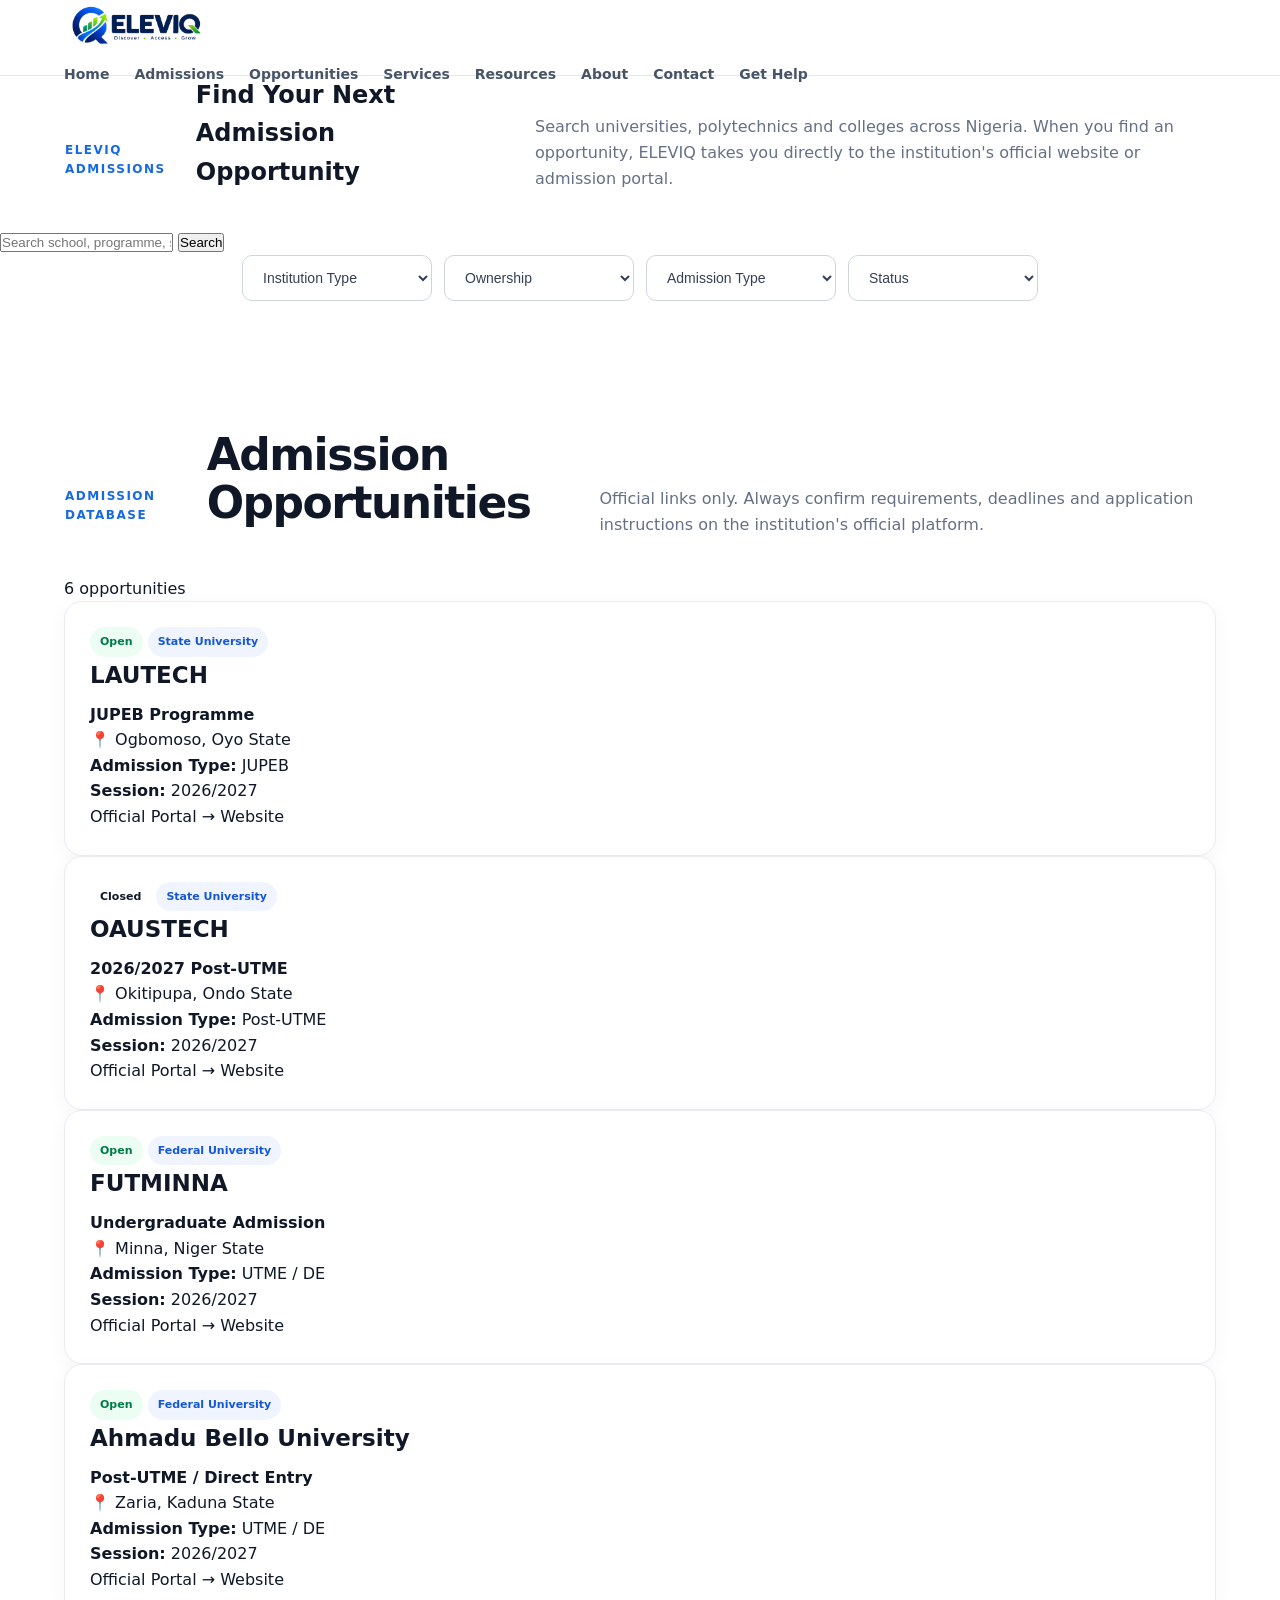
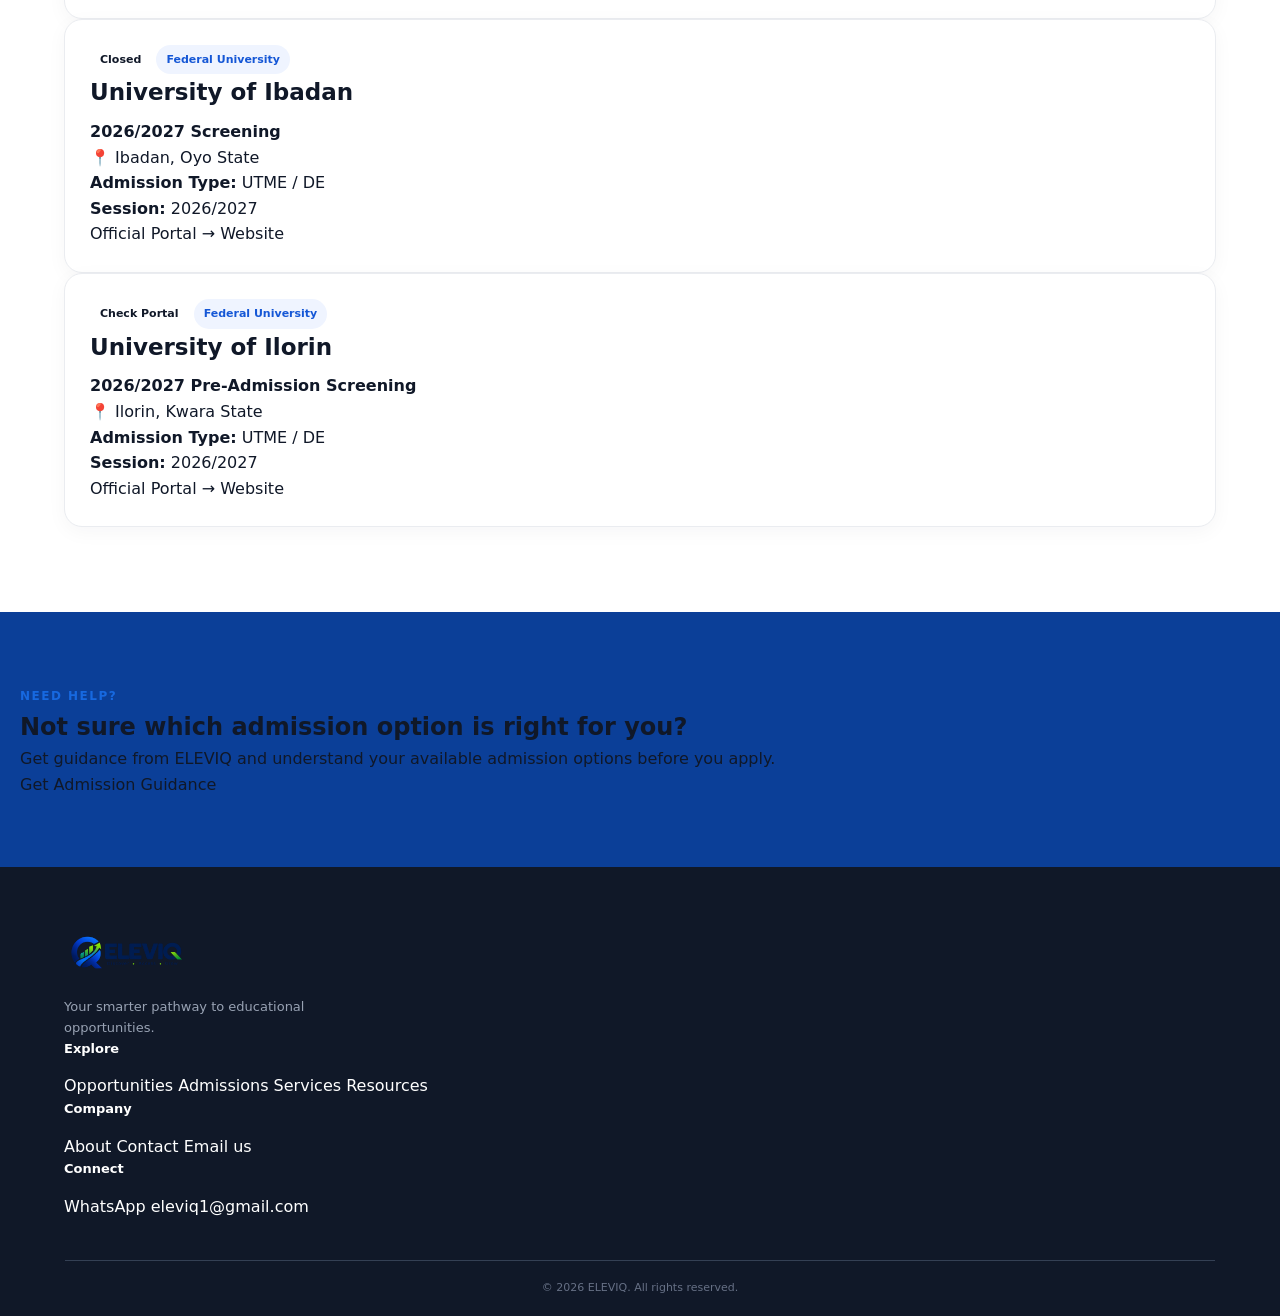
==== commit 8d43d2e5: "Update admissions.html" ====
--- a/admissions.html
+++ b/admissions.html
@@ -1055,726 +1055,128 @@
 
         search.addEventListener(
           "input",
- ross Nigeria.
-    When you find an opportunity, ELEVIQ takes you directly to
-    the institution's official website or admission portal.
-  </p></section><!-- =========================================
-     MAIN DATABASE
-========================================= --><section class="admissions-container">  <!-- SEARCH -->  <div class="admission-search-wrapper"><form
-  class="admission-search-box"
-  id="admissionSearchForm"
->
-
-  <input
-    type="search"
-    id="admissionSearch"
-    placeholder="Search school, programme, state or admission type..."
-    aria-label="Search admission opportunities"
-  >
-
-  <button type="submit">
-    Search
-  </button>
-
-</form>
-
-  </div>  <!-- FILTERS -->  <div class="admission-filters"><select id="institutionFilter">
-
-  <option value="all">
-    All Institutions
-  </option>
-
-  <option value="university">
-    Universities
-  </option>
-
-  <option value="polytechnic">
-    Polytechnics
-  </option>
-
-  <option value="college">
-    Colleges
-  </option>
-
-</select>
-
-
-<select id="ownershipFilter">
-
-  <option value="all">
-    All Ownership
-  </option>
-
-  <option value="federal">
-    Federal
-  </option>
-
-  <option value="state">
-    State
-  </option>
-
-  <option value="private">
-    Private
-  </option>
-
-</select>
-
-
-<select id="admissionTypeFilter">
-
-  <option value="all">
-    All Admission Types
-  </option>
-
-  <option value="utme">
-    UTME
-  </option>
-
-  <option value="post-utme">
-    Post-UTME
-  </option>
-
-  <option value="direct-entry">
-    Direct Entry
-  </option>
-
-  <option value="jupeb">
-    JUPEB
-  </option>
-
-  <option value="pre-degree">
-    Pre-degree
-  </option>
-
-  <option value="ijmb">
-    IJMB
-  </option>
-
-</select>
-
-
-<select id="statusFilter">
-
-  <option value="all">
-    All Status
-  </option>
-
-  <option value="open">
-    Open
-  </option>
-
-  <option value="closed">
-    Closed
-  </option>
-
-  <option value="check">
-    Check Official Portal
-  </option>
-
-</select>
-
-  </div>  <!-- DATABASE HEADER -->  <div class="database-header"><div>
-
-  <h2>
-    Admission Opportunities
-  </h2>
-
-  <p>
-    Official links only.
-  </p>
-
-</div>
-
-<div
-  class="result-count"
-  id="resultCount"
->
-  0 opportunities
-</div>
-
-  </div>  <!-- =========================================
-       ADMISSION CARDS
-  ========================================= -->  <div
-    class="admissions-list"
-    id="admissionsList"
-  ><!-- =====================================
-     LAUTECH JUPEB
-====================================== -->
-
-<article
-  class="admission-card"
-  data-institution="university"
-  data-ownership="state"
-  data-type="jupeb"
-  data-status="open"
-  data-search="LAUTECH Ladoke Akintola University Technology Ogbomoso Oyo JUPEB Joint Universities Preliminary Examinations Board"
->
-
-  <div class="admission-card-top">
-
-    <span class="admission-status status-open">
-      Open
-    </span>
-
-    <span class="institution-type">
-      State University
-    </span>
-
-  </div>
-
-  <h3>
-    LAUTECH
-  </h3>
-
-  <p class="admission-title">
-    JUPEB Programme
-  </p>
-
-  <p class="admission-location">
-    📍 Ogbomoso, Oyo State
-  </p>
-
-  <div class="admission-info">
-
-    <div>
-
-      <small>
-        Admission Type
-      </small>
-
-      <strong>
-        JUPEB
-      </strong>
-
-    </div>
-
-    <div>
-
-      <small>
-        Session
-      </small>
-
-      <strong>
-        2026/2027
-      </strong>
-
-    </div>
-
-  </div>
-
-  <div class="admission-actions">
-
-    <a
-      class="admission-btn official-btn"
-      href="https://www.apply.lautech.edu.ng/en/logon"
-      target="_blank"
-      rel="noopener"
-    >
-      Official Portal →
-    </a>
-
-    <a
-      class="admission-btn website-btn"
-      href="https://lautech.edu.ng/"
-      target="_blank"
-      rel="noopener"
-    >
-      Website
-    </a>
-
-  </div>
-
-</article>
-
-
-<!-- =====================================
-     OAUSTECH
-====================================== -->
-
-<article
-  class="admission-card"
-  data-institution="university"
-  data-ownership="state"
-  data-type="post-utme"
-  data-status="closed"
-  data-search="OAUSTECH Olusegun Agagu University Science Technology Okitipupa Ondo Post UTME Direct Entry"
->
-
-  <div class="admission-card-top">
-
-    <span class="admission-status status-closed">
-      Closed
-    </span>
-
-    <span class="institution-type">
-      State University
-    </span>
-
-  </div>
-
-  <h3>
-    OAUSTECH
-  </h3>
-
-  <p class="admission-title">
-    2026/2027 Post-UTME
-  </p>
-
-  <p class="admission-location">
-    📍 Okitipupa, Ondo State
-  </p>
-
-  <div class="admission-info">
-
-    <div>
-
-      <small>
-        Admission Type
-      </small>
-
-      <strong>
-        Post-UTME
-      </strong>
-
-    </div>
-
-    <div>
-
-      <small>
-        Session
-      </small>
-
-      <strong>
-        2026/2027
-      </strong>
-
-    </div>
-
-  </div>
-
-  <div class="admission-actions">
-
-    <a
-      class="admission-btn official-btn"
-      href="https://portal.oaustech.edu.ng/apply/"
-      target="_blank"
-      rel="noopener"
-    >
-      Official Portal →
-    </a>
-
-    <a
-      class="admission-btn website-btn"
-      href="https://oaustech.edu.ng/"
-      target="_blank"
-      rel="noopener"
-    >
-      Website
-    </a>
-
-  </div>
-
-</article>
-
-
-<!-- =====================================
-     FUTMINNA
-====================================== -->
-
-<article
-  class="admission-card"
-  data-institution="university"
-  data-ownership="federal"
-  data-type="post-utme"
-  data-status="open"
-  data-search="Federal University Technology Minna FUTMINNA Niger Post UTME admissions"
->
-
-  <div class="admission-card-top">
-
-    <span class="admission-status status-open">
-      Open
-    </span>
-
-    <span class="institution-type">
-      Federal University
-    </span>
-
-  </div>
-
-  <h3>
-    FUTMINNA
-  </h3>
-
-  <p class="admission-title">
-    Undergraduate Admission
-  </p>
-
-  <p class="admission-location">
-    📍 Minna, Niger State
-  </p>
-
-  <div class="admission-info">
-
-    <div>
-
-      <small>
-        Admission Type
-      </small>
-
-      <strong>
-        UTME / DE
-      </strong>
-
-    </div>
-
-    <div>
-
-      <small>
-        Session
-      </small>
-
-      <strong>
-        2026/2027
-      </strong>
-
-    </div>
-
-  </div>
-
-  <div class="admission-actions">
-
-    <a
-      class="admission-btn official-btn"
-      href="https://eportal.futminna.edu.ng/ePortal_V2/utme/"
-      target="_blank"
-      rel="noopener"
-    >
-      Official Portal →
-    </a>
-
-    <a
-      class="admission-btn website-btn"
-      href="https://futminna.edu.ng/"
-      target="_blank"
-      rel="noopener"
-    >
-      Website
-    </a>
-
-  </div>
-
-</article>
-
-
-<!-- =====================================
-     ABU
-====================================== -->
-
-<article
-  class="admission-card"
-  data-institution="university"
-  data-ownership="federal"
-  data-type="post-utme"
-  data-status="open"
-  data-search="Ahmadu Bello University ABU Zaria Kaduna Post UTME Direct Entry"
->
-
-  <div class="admission-card-top">
-
-    <span class="admission-status status-open">
-      Open
-    </span>
-
-    <span class="institution-type">
-      Federal University
-    </span>
-
-  </div>
-
-  <h3>
-    Ahmadu Bello University
-  </h3>
-
-  <p class="admission-title">
-    Post-UTME / Direct Entry
-  </p>
-
-  <p class="admission-location">
-    📍 Zaria, Kaduna State
-  </p>
-
-  <div class="admission-info">
-
-    <div>
-
-      <small>
-        Admission Type
-      </small>
-
-      <strong>
-        UTME / DE
-      </strong>
-
-    </div>
-
-    <div>
-
-      <small>
-        Session
-      </small>
-
-      <strong>
-        2026/2027
-      </strong>
-
-    </div>
-
-  </div>
-
-  <div class="admission-actions">
-
-    <a
-      class="admission-btn official-btn"
-      href="https://portal.abu.edu.ng/forms/putme"
-      target="_blank"
-      rel="noopener"
-    >
-      Official Portal →
-    </a>
-
-    <a
-      class="admission-btn website-btn"
-      href="https://abu.edu.ng/"
-      target="_blank"
-      rel="noopener"
-    >
-      Website
-    </a>
-
-  </div>
-
-</article>
-
-
-<!-- =====================================
-     UNIVERSITY OF IBADAN
-====================================== -->
-
-<article
-  class="admission-card"
-  data-institution="university"
-  data-ownership="federal"
-  data-type="post-utme"
-  data-status="closed"
-  data-search="University Ibadan UI Oyo Post UTME Direct Entry admission"
->
-
-  <div class="admission-card-top">
-
-    <span class="admission-status status-closed">
-      Closed
-    </span>
-
-    <span class="institution-type">
-      Federal University
-    </span>
-
-  </div>
-
-  <h3>
-    University of Ibadan
-  </h3>
-
-  <p class="admission-title">
-    2026/2027 Screening
-  </p>
-
-  <p class="admission-location">
-    📍 Ibadan, Oyo State
-  </p>
-
-  <div class="admission-info">
-
-    <div>
-
-      <small>
-        Admission Type
-      </small>
-
-      <strong>
-        UTME / DE
-      </strong>
-
-    </div>
-
-    <div>
-
-      <small>
-        Session
-      </small>
-
-      <strong>
-        2026/2027
-      </strong>
-
-    </div>
-
-  </div>
-
-  <div class="admission-actions">
-
-    <a
-      class="admission-btn official-btn"
-      href="https://admissions.ui.edu.ng/"
-      target="_blank"
-      rel="noopener"
-    >
-      Official Portal →
-    </a>
-
-    <a
-      class="admission-btn website-btn"
-      href="https://ui.edu.ng/"
-      target="_blank"
-      rel="noopener"
-    >
-      Website
-    </a>
-
-  </div>
-
-</article>
-
-
-<!-- =====================================
-     UNIVERSITY OF ILORIN
-====================================== -->
-
-<article
-  class="admission-card"
-  data-institution="university"
-  data-ownership="federal"
-  data-type="post-utme"
-  data-status="closed"
-  data-search="University Ilorin UNILORIN Kwara Post UTME admission screening"
->
-
-  <div class="admission-card-top">
-
-    <span class="admission-status status-closed">
-      Closed
-    </span>
-
-    <span class="institution-type">
-      Federal University
-    </span>
-
-  </div>
-
-  <h3>
-    University of Ilorin
-  </h3>
-
-  <p class="admission-title">
-    2026/2027 Pre-Admission Screening
-  </p>
-
-  <p class="admission-location">
-    📍 Ilorin, Kwara State
-  </p>
-
-  <div class="admission-info">
-
-                class="footer-logo"
-                href="index.html"
-            >
-                <img
-                    src="eleviq-logo.png"
-                    alt="ELEVIQ"
-                >
-            </a>
-
-            <p>
-                Your smarter pathway to educational opportunities.
-            </p>
-
-        </div>
-
-
-        <div>
-
-            <h4>Explore</h4>
-
-            <a href="index.html#opportunities">
-                Opportunities
-            </a>
-
-            <a href="admissions.html">
-                Admissions
-            </a>
-
-            <a href="index.html#services">
-                Services
-            </a>
-
-            <a href="index.html#resources">
-                Resources
-            </a>
-
-        </div>
-
-
-        <div>
-
-            <h4>Company</h4>
-
-            <a href="index.html#about">
-                About
-            </a>
-
-            <a href="index.html#contact">
-                Contact
-            </a>
-
-            <a href="mailto:eleviq1@gmail.com">
-                Email us
-            </a>
-
-        </div>
-
-
-        <div>
-
-            <h4>Connect</h4>
-
-            <a
-                href="https://wa.me/2349011582752"
-                target="_blank"
-                rel="noopener"
-            >
-                WhatsApp
-            </a>
-
-            <a href="mailto:eleviq1@gmail.com">
-                eleviq1@gmail.com
-            </a>
-
-        </div>
-
-    </div>
-
-
-    <div class="footer-bottom">
-
-        © 2026 ELEVIQ. All rights reserved.
-
-    </div>
-
-</footer>
-
-
-<script src="admissions.js"></script>
+          filterAdmissions
+        );
+
+
+        searchButton.addEventListener(
+          "click",
+          filterAdmissions
+        );
+
+
+        institution.addEventListener(
+          "change",
+          filterAdmissions
+        );
+
+
+        ownership.addEventListener(
+          "change",
+          filterAdmissions
+        );
+
+
+        admissionType.addEventListener(
+          "change",
+          filterAdmissions
+        );
+
+
+        status.addEventListener(
+          "change",
+          filterAdmissions
+        );
+
+
+        search.addEventListener(
+          "keydown",
+          function (event) {
+
+            if (
+              event.key === "Enter"
+            ) {
+
+              filterAdmissions();
+
+            }
+
+          }
+        );
+
+
+        /*
+          MOBILE MENU
+        */
+
+        const menuButton =
+          document.getElementById(
+            "admissionMenuButton"
+          );
+
+        const navLinks =
+          document.getElementById(
+            "admissionNavLinks"
+          );
+
+
+        menuButton.addEventListener(
+          "click",
+          function () {
+
+            const isOpen =
+              navLinks.classList.toggle(
+                "active"
+              );
+
+            menuButton.setAttribute(
+              "aria-expanded",
+              String(isOpen)
+            );
+
+          }
+        );
+
+
+        navLinks
+          .querySelectorAll("a")
+          .forEach(
+            function (link) {
+
+              link.addEventListener(
+                "click",
+                function () {
+
+                  navLinks.classList.remove(
+                    "active"
+                  );
+
+                  menuButton.setAttribute(
+                    "aria-expanded",
+                    "false"
+                  );
+
+                }
+              );
+
+            }
+          );
+
+
+        /*
+          IMPORTANT:
+          Run this immediately after all cards
+          have loaded. This fixes the old
+          "0 opportunities" problem.
+        */
+
+        filterAdmissions();
+
+      }
+    );
+
+  </script>
+
 
 </body>
-          </html>
+</html>
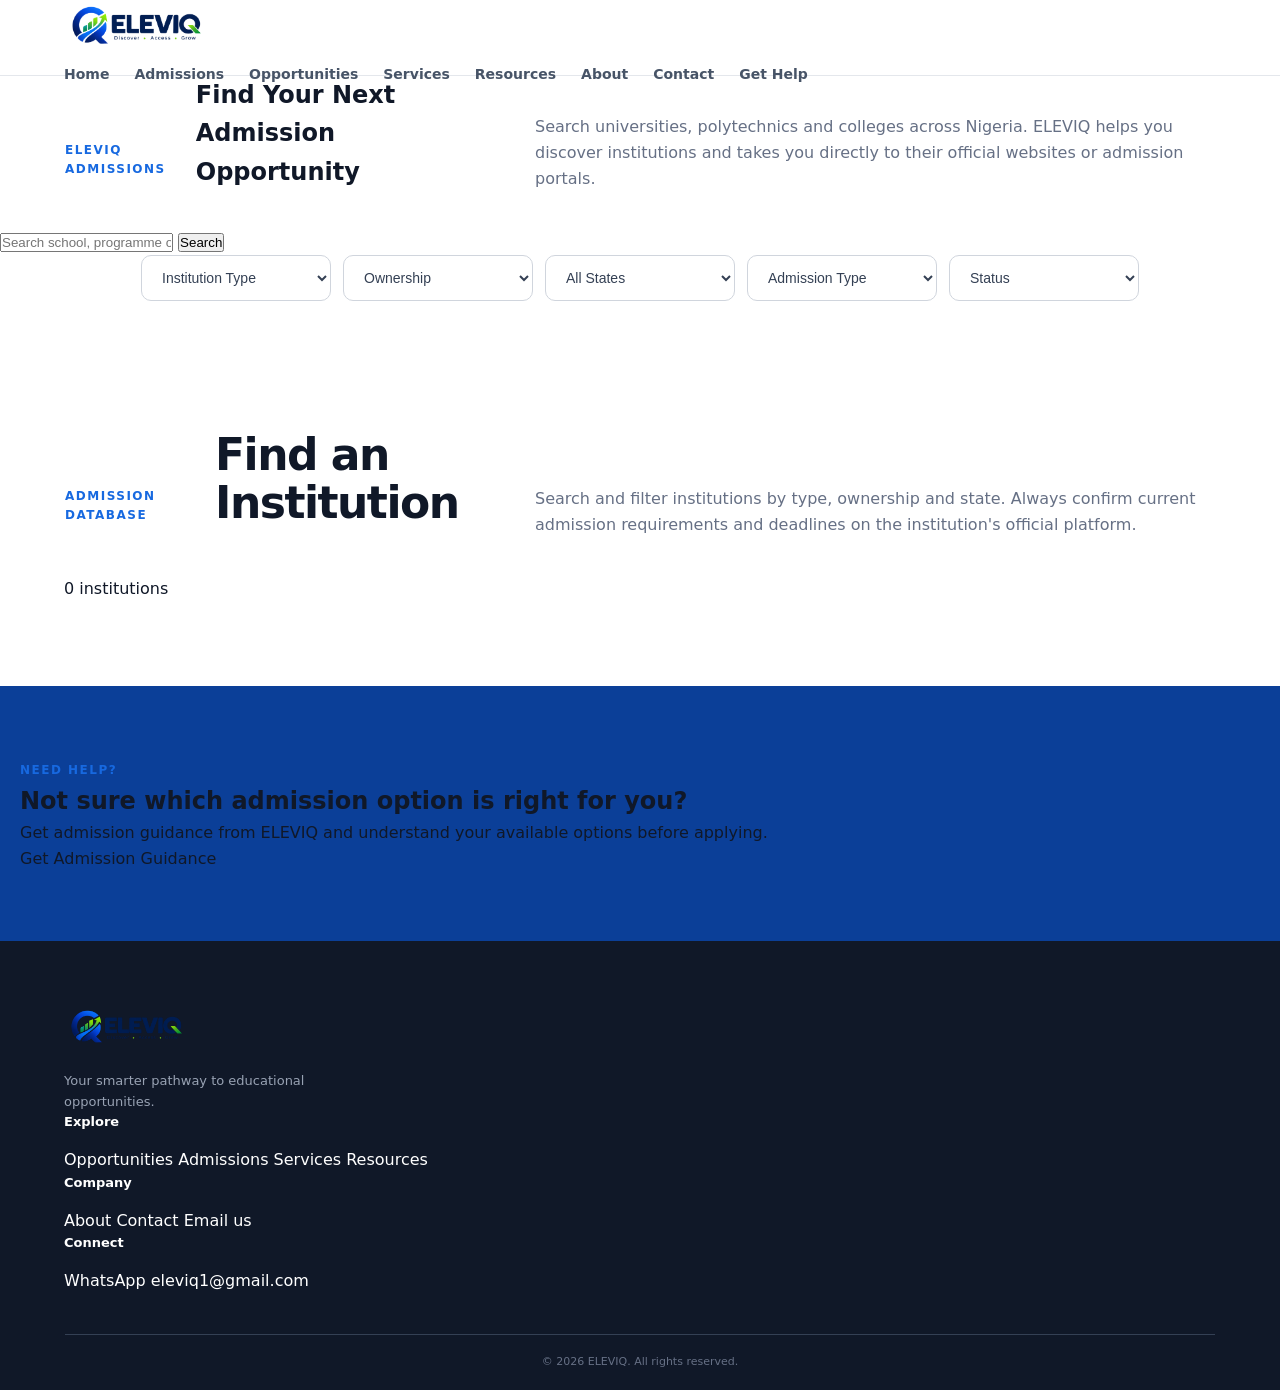
==== commit 1b787183: "Update admissions.html" ====
--- a/admissions.html
+++ b/admissions.html
@@ -1,532 +1,980 @@
-<!DOCTYPE html>
-<html lang="en">
-
-<head>
-
-  <meta charset="UTF-8">
-
-  <meta
-    name="viewport"
-    content="width=device-width, initial-scale=1.0">
-
-  <title>Admissions | ELEVIQ</title>
-
-  <meta
-    name="description"
-    content="Find admission opportunities from universities, polytechnics and colleges across Nigeria.">
+<!DOCTYPE html><html lang="en"><head>  <meta charset="UTF-8"><meta
+name="viewport"
+content="width=device-width, initial-scale=1.0">
+
+  <title>Admissions | ELEVIQ</title><meta
+name="description"
+content="Find universities, polytechnics and colleges across Nigeria and access their official admission websites and portals.">
 
   <link
     rel="stylesheet"
-    href="style.css">
-
-</head>
-
-
-<body>
-
-
-  <!-- ================= NAVBAR ================= -->
-
-  <header class="navbar">
-
-    <div class="nav-container">
-
-      <a
-        href="index.html#home"
-        class="logo">
-
-        <img
-          src="eleviq-logo.png"
-          alt="ELEVIQ Logo">
-
-      </a>
-
-
-      <button
-        class="menu-button"
-        id="admissionMenuButton"
-        aria-label="Open menu"
-        aria-expanded="false">
-
-        ☰
-
-      </button>
-
-
-      <nav
-        class="nav-links"
-        id="admissionNavLinks">
-
-        <a href="index.html#home">
-          Home
-        </a>
-
-        <a href="admissions.html">
-          Admissions
-        </a>
-
-        <a href="index.html#opportunities">
-          Opportunities
-        </a>
-
-        <a href="index.html#services">
-          Services
-        </a>
-
-        <a href="index.html#resources">
-          Resources
-        </a>
-
-        <a href="index.html#about">
-          About
-        </a>
-
-        <a href="index.html#contact">
-          Contact
-        </a>
-
-        <a
-          href="https://wa.me/2349011582752"
-          class="nav-help"
-          target="_blank">
-
-          Get Help
-
-        </a>
-
-      </nav>
-
-    </div>
-
-  </header>
-
-
-
-  <!-- ================= HERO ================= -->
-
-  <main>
-
-    <section class="admissions-hero">
-
-      <div class="section-heading">
-
-        <span class="eyebrow">
-          ELEVIQ ADMISSIONS
-        </span>
-
-        <h1>
-          Find Your Next Admission Opportunity
-        </h1>
-
-        <p>
-          Search universities, polytechnics and colleges
-          across Nigeria. When you find an opportunity,
-          ELEVIQ takes you directly to the institution's
-          official website or admission portal.
-        </p>
-
-      </div>
-
-
-      <!-- SEARCH -->
-
-      <div class="admission-search">
-
-        <input
-          type="text"
-          id="admissionSearch"
-          placeholder="Search school, programme, state or admission type..."
-          autocomplete="off">
-
-        <button
-          type="button"
-          id="admissionSearchButton">
-
-          Search
-
-        </button>
-
-      </div>
-
-
-      <!-- FILTERS -->
-
-      <div class="admission-filters">
-
-        <select id="institutionFilter">
-
-          <option value="">
-            Institution Type
-          </option>
-
-          <option value="university">
-            University
-          </option>
-
-          <option value="polytechnic">
-            Polytechnic
-          </option>
-
-          <option value="college">
-            College
-          </option>
-
-        </select>
-
-
-        <select id="ownershipFilter">
-
-          <option value="">
-            Ownership
-          </option>
-
-          <option value="federal">
-            Federal
-          </option>
-
-          <option value="state">
-            State
-          </option>
-
-          <option value="private">
-            Private
-          </option>
-
-        </select>
-
-
-        <select id="admissionTypeFilter">
-
-          <option value="">
-            Admission Type
-          </option>
-
-          <option value="utme">
-            UTME / DE
-          </option>
-
-          <option value="post-utme">
-            Post-UTME
-          </option>
-
-          <option value="jupeb">
-            JUPEB
-          </option>
-
-          <option value="pre-degree">
-            Pre-degree
-          </option>
-
-        </select>
-
-
-        <select id="statusFilter">
-
-          <option value="">
-            Status
-          </option>
-
-          <option value="open">
-            Open
-          </option>
-
-          <option value="closed">
-            Closed
-          </option>
-
-          <option value="check">
-            Check Portal
-          </option>
-
-        </select>
-
-      </div>
-
-    </section>
-
-
-
-    <!-- ================= ADMISSIONS ================= -->
-
-    <section class="section">
-
-      <div class="section-heading">
-
-        <span class="eyebrow">
-          ADMISSION DATABASE
-        </span>
-
-        <h2>
-          Admission Opportunities
-        </h2>
-
-        <p>
-          Official links only. Always confirm requirements,
-          deadlines and application instructions on the
-          institution's official platform.
-        </p>
-
-      </div>
-
-
-      <div
-        class="admission-result-count"
-        id="admissionResultCount">
-
-        0 opportunities
-
-      </div>
-
-
-      <div
-        class="admission-grid"
-        id="admissionGrid">
-
-
-        <!-- ================= LAUTECH ================= -->
-
-        <article
-          class="admission-card"
-          data-name="LAUTECH"
-          data-type="university"
-          data-ownership="state"
-          data-admission="jupeb"
-          data-status="open"
-          data-search="lautech ladoke akintola university of technology ogbomoso oyo state jupeb foundation programme">
-
-          <div class="admission-status open">
-            Open
-          </div>
-
-          <span class="institution-type">
-            State University
-          </span>
-
-          <h3>
-            LAUTECH
-          </h3>
-
-          <h4>
-            JUPEB Programme
-          </h4>
-
-          <p>
-            📍 Ogbomoso, Oyo State
-          </p>
-
-          <p>
-            <strong>Admission Type:</strong>
-            JUPEB
-          </p>
-
-          <p>
-            <strong>Session:</strong>
-            2026/2027
-          </p>
-
-          <div class="admission-buttons">
-
-            <a
-              href="https://www.apply.lautech.edu.ng/"
-              target="_blank"
-              rel="noopener noreferrer"
-              class="btn-primary">
-
-              Official Portal →
-
-            </a>
-
-            <a
-              href="https://lautech.edu.ng/"
-              target="_blank"
-              rel="noopener noreferrer"
-              class="btn-secondary">
-
-              Website
-
-            </a>
-
-          </div>
-
-        </article>
-
-
-
-        <!-- ================= OAUSTECH ================= -->
-
-        <article
-          class="admission-card"
-          data-name="OAUSTECH"
-          data-type="university"
-          data-ownership="state"
-          data-admission="post-utme"
-          data-status="closed"
-          data-search="oaustech olusegun agagu university science technology okitipupa ondo state post utme">
-
-          <div class="admission-status closed">
-            Closed
-          </div>
-
-          <span class="institution-type">
-            State University
-          </span>
-
-          <h3>
-            OAUSTECH
-          </h3>
-
-          <h4>
-            2026/2027 Post-UTME
-          </h4>
-
-          <p>
-            📍 Okitipupa, Ondo State
-          </p>
-
-          <p>
-            <strong>Admission Type:</strong>
-            Post-UTME
-          </p>
-
-          <p>
-            <strong>Session:</strong>
-            2026/2027
-          </p>
-
-          <div class="admission-buttons">
-
-            <a
-              href="https://portal.oaustech.edu.ng/"
-              target="_blank"
-              rel="noopener noreferrer"
-              class="btn-primary">
-
-              Official Portal →
-
-            </a>
-
-            <a
-              href="https://oaustech.edu.ng/"
-              target="_blank"
-              rel="noopener noreferrer"
-              class="btn-secondary">
-
-              Website
-
-            </a>
-
-          </div>
-
-        </article>
-
-
-
-        <!-- ================= FUTMINNA ================= -->
-
-        <article
-          class="admission-card"
-          data-name="FUTMINNA"
-          data-type="university"
-          data-ownership="federal"
-          data-admission="utme"
-          data-status="open"
-          data-search="futminna federal university technology minna niger state undergraduate utme direct entry">
-
-          <div class="admission-status open">
-            Open
-          </div>
-
-          <span class="institution-type">
-            Federal University
-          </span>
-
-          <h3>
-            FUTMINNA
-          </h3>
-
-          <h4>
-            Undergraduate Admission
-          </h4>
-
-          <p>
-            📍 Minna, Niger State
-          </p>
-
-          <p>
-            <strong>Admission Type:</strong>
-            UTME / DE
-          </p>
-
-          <p>
-            <strong>Session:</strong>
-            2026/2027
-          </p>
-
-          <div class="admission-buttons">
-
-            <a
-              href="https://eportal.futminna.edu.ng/"
-              target="_blank"
-              rel="noopener noreferrer"
-              class="btn-primary">
-
-              Official Portal →
-
-            </a>
-
-            <a
-              href="https://futminna.edu.ng/"
-              target="_blank"
-              rel="noopener noreferrer"
-              class="btn-secondary">
-
-              Website
-
-            </a>
-
-          </div>
-
-        </article>
-
-
-
-        <!-- ================= ABU ================= -->
-
-        <article
-          class="admission-card"
-          data-name="Ahmadu Bello University"
-          data-type="university"
-          data-ownership="federal"
-          data-admission="utme"
-          data-status="open"
-          data-search="abu ahmadu bello university zaria kaduna state post utme direct entry">
-
-          <div class="admission-status open">
-            Open
-          </div>
-
-          <span class="institution-type">
-            Federal University
-          </span>
-
-          <h3>
-            Ahmadu Bello University
-          </h3>
-
-          <h4>
-            Post-UTME / Direct Entry
-          </h4>
-
-          <p>
-            📍 Zaria, Kaduna State
-          </p>
-
-          <p>
-            <strong>Admission Type:</strong>
-            UTME / DE
-          </p>
-
-          <p>
+    href="style.css"></head><body>  <!-- ================= NAVBAR ================= -->  <header class="navbar"><div class="nav-container">
+
+  <a
+    href="index.html#home"
+    class="logo">
+
+    <img
+      src="eleviq-logo.png"
+      alt="ELEVIQ Logo">
+
+  </a>
+
+
+  <button
+    class="menu-button"
+    id="admissionMenuButton"
+    aria-label="Open menu"
+    aria-expanded="false">
+
+    ☰
+
+  </button>
+
+
+  <nav
+    class="nav-links"
+    id="admissionNavLinks">
+
+    <a href="index.html#home">
+      Home
+    </a>
+
+    <a href="admissions.html">
+      Admissions
+    </a>
+
+    <a href="index.html#opportunities">
+      Opportunities
+    </a>
+
+    <a href="index.html#services">
+      Services
+    </a>
+
+    <a href="index.html#resources">
+      Resources
+    </a>
+
+    <a href="index.html#about">
+      About
+    </a>
+
+    <a href="index.html#contact">
+      Contact
+    </a>
+
+    <a
+      href="https://wa.me/2349011582752"
+      class="nav-help"
+      target="_blank"
+      rel="noopener noreferrer">
+
+      Get Help
+
+    </a>
+
+  </nav>
+
+</div>
+
+  </header>  <!-- ================= HERO ================= -->  <main><section class="admissions-hero">
+
+  <div class="section-heading">
+
+    <span class="eyebrow">
+      ELEVIQ ADMISSIONS
+    </span>
+
+    <h1>
+      Find Your Next Admission Opportunity
+    </h1>
+
+    <p>
+      Search universities, polytechnics and colleges
+      across Nigeria. ELEVIQ helps you discover
+      institutions and takes you directly to their
+      official websites or admission portals.
+    </p>
+
+  </div>
+
+
+  <!-- ================= SEARCH ================= -->
+
+  <div class="admission-search">
+
+    <input
+      type="text"
+      id="admissionSearch"
+      placeholder="Search school, programme or state..."
+      autocomplete="off">
+
+    <button
+      type="button"
+      id="admissionSearchButton">
+
+      Search
+
+    </button>
+
+  </div>
+
+
+
+  <!-- ================= FILTERS ================= -->
+
+  <div class="admission-filters">
+
+
+    <!-- INSTITUTION -->
+
+    <select id="institutionFilter">
+
+      <option value="">
+        Institution Type
+      </option>
+
+      <option value="university">
+        University
+      </option>
+
+      <option value="polytechnic">
+        Polytechnic
+      </option>
+
+      <option value="college">
+        College
+      </option>
+
+    </select>
+
+
+
+    <!-- OWNERSHIP -->
+
+    <select id="ownershipFilter">
+
+      <option value="">
+        Ownership
+      </option>
+
+      <option value="federal">
+        Federal
+      </option>
+
+      <option value="state">
+        State
+      </option>
+
+      <option value="private">
+        Private
+      </option>
+
+    </select>
+
+
+
+    <!-- STATE -->
+
+    <select id="stateFilter">
+
+      <option value="">
+        All States
+      </option>
+
+    </select>
+
+
+
+    <!-- ADMISSION TYPE -->
+
+    <select id="admissionTypeFilter">
+
+      <option value="">
+        Admission Type
+      </option>
+
+      <option value="utme">
+        UTME / DE
+      </option>
+
+      <option value="post-utme">
+        Post-UTME
+      </option>
+
+      <option value="jupeb">
+        JUPEB
+      </option>
+
+      <option value="pre-degree">
+        Pre-degree
+      </option>
+
+      <option value="nd">
+        ND / HND
+      </option>
+
+      <option value="nce">
+        NCE
+      </option>
+
+    </select>
+
+
+
+    <!-- STATUS -->
+
+    <select id="statusFilter">
+
+      <option value="">
+        Status
+      </option>
+
+      <option value="open">
+        Open
+      </option>
+
+      <option value="closed">
+        Closed
+      </option>
+
+      <option value="check">
+        Check Portal
+      </option>
+
+    </select>
+
+  </div>
+
+</section>
+
+
+
+<!-- ================= DATABASE ================= -->
+
+<section class="section">
+
+  <div class="section-heading">
+
+    <span class="eyebrow">
+      ADMISSION DATABASE
+    </span>
+
+    <h2>
+      Find an Institution
+    </h2>
+
+    <p>
+      Search and filter institutions by type,
+      ownership and state. Always confirm current
+      admission requirements and deadlines on the
+      institution's official platform.
+    </p>
+
+  </div>
+
+
+
+  <!-- RESULT COUNT -->
+
+  <div
+    class="admission-result-count"
+    id="admissionResultCount">
+
+    0 institutions
+
+  </div>
+
+
+
+  <!-- CARDS ARE GENERATED HERE -->
+
+  <div
+    class="admission-grid"
+    id="admissionGrid">
+  </div>
+
+
+
+  <!-- NO RESULTS -->
+
+  <div
+    id="noAdmissions"
+    class="no-results"
+    style="display:none;">
+
+    <h3>
+      No institutions found
+    </h3>
+
+    <p>
+      Try changing your search or filters.
+    </p>
+
+  </div>
+
+</section>
+
+
+
+<!-- ================= GUIDANCE ================= -->
+
+<section class="contact-section">
+
+  <div class="contact-content">
+
+    <span class="eyebrow">
+      NEED HELP?
+    </span>
+
+    <h2>
+      Not sure which admission option is right for you?
+    </h2>
+
+    <p>
+      Get admission guidance from ELEVIQ and understand
+      your available options before applying.
+    </p>
+
+    <a
+      href="https://wa.me/2349011582752"
+      class="btn-primary"
+      target="_blank"
+      rel="noopener noreferrer">
+
+      Get Admission Guidance
+
+    </a>
+
+  </div>
+
+</section>
+
+  </main>  <!-- ================= FOOTER ================= -->  <footer class="footer"><div class="footer-container">
+
+
+  <div class="footer-brand">
+
+    <a
+      href="index.html"
+      class="footer-logo">
+
+      <img
+        src="eleviq-logo.png"
+        alt="ELEVIQ">
+
+    </a>
+
+    <p>
+      Your smarter pathway to educational opportunities.
+    </p>
+
+  </div>
+
+
+
+  <div class="footer-column">
+
+    <h4>
+      Explore
+    </h4>
+
+    <a href="index.html#opportunities">
+      Opportunities
+    </a>
+
+    <a href="admissions.html">
+      Admissions
+    </a>
+
+    <a href="index.html#services">
+      Services
+    </a>
+
+    <a href="index.html#resources">
+      Resources
+    </a>
+
+  </div>
+
+
+
+  <div class="footer-column">
+
+    <h4>
+      Company
+    </h4>
+
+    <a href="index.html#about">
+      About
+    </a>
+
+    <a href="index.html#contact">
+      Contact
+    </a>
+
+    <a href="mailto:eleviq1@gmail.com">
+      Email us
+    </a>
+
+  </div>
+
+
+
+  <div class="footer-column">
+
+    <h4>
+      Connect
+    </h4>
+
+    <a
+      href="https://wa.me/2349011582752"
+      target="_blank"
+      rel="noopener noreferrer">
+
+      WhatsApp
+
+    </a>
+
+    <a href="mailto:eleviq1@gmail.com">
+      eleviq1@gmail.com
+    </a>
+
+  </div>
+
+</div>
+
+
+
+<div class="footer-bottom">
+
+  © 2026 ELEVIQ. All rights reserved.
+
+</div>
+
+  </footer>  <!-- ================= JAVASCRIPT ================= -->  <script>
+
+
+    /* =====================================================
+       ELEVIQ INSTITUTION DATABASE
+       ===================================================== */
+
+    const institutions = [
+
+      /* ================= FEDERAL UNIVERSITIES ================= */
+
+      {
+        name: "Ahmadu Bello University",
+        shortName: "ABU",
+        type: "university",
+        ownership: "federal",
+        state: "Kaduna",
+        location: "Zaria",
+        admission: "utme",
+        status: "check",
+        session: "2026/2027",
+        portal: "https://portal.abu.edu.ng/",
+        website: "https://abu.edu.ng/"
+      },
+
+
+      {
+        name: "Federal University of Technology, Minna",
+        shortName: "FUTMINNA",
+        type: "university",
+        ownership: "federal",
+        state: "Niger",
+        location: "Minna",
+        admission: "utme",
+        status: "check",
+        session: "2026/2027",
+        portal: "https://eportal.futminna.edu.ng/ePortal_V2/appl/index.php",
+        website: "https://futminna.edu.ng/"
+      },
+
+
+      {
+        name: "University of Abuja",
+        shortName: "UNIABUJA",
+        type: "university",
+        ownership: "federal",
+        state: "FCT",
+        location: "Abuja",
+        admission: "utme",
+        status: "check",
+        session: "2026/2027",
+        portal: "https://portal.uniabuja.edu.ng/",
+        website: "https://www.uniabuja.edu.ng/"
+      },
+
+
+      {
+        name: "University of Lagos",
+        shortName: "UNILAG",
+        type: "university",
+        ownership: "federal",
+        state: "Lagos",
+        location: "Akoka",
+        admission: "utme",
+        status: "check",
+        session: "2026/2027",
+        portal: "https://admissions.unilag.edu.ng/",
+        website: "https://unilag.edu.ng/"
+      },
+
+
+      {
+        name: "University of Ibadan",
+        shortName: "UI",
+        type: "university",
+        ownership: "federal",
+        state: "Oyo",
+        location: "Ibadan",
+        admission: "utme",
+        status: "check",
+        session: "2026/2027",
+        portal: "https://admissions.ui.edu.ng/",
+        website: "https://ui.edu.ng/"
+      },
+
+
+      {
+        name: "University of Ilorin",
+        shortName: "UNILORIN",
+        type: "university",
+        ownership: "federal",
+        state: "Kwara",
+        location: "Ilorin",
+        admission: "utme",
+        status: "check",
+        session: "2026/2027",
+        portal: "https://portal.unilorin.edu.ng/",
+        website: "https://www.unilorin.edu.ng/"
+      },
+
+
+      {
+        name: "Obafemi Awolowo University",
+        shortName: "OAU",
+        type: "university",
+        ownership: "federal",
+        state: "Osun",
+        location: "Ile-Ife",
+        admission: "utme",
+        status: "check",
+        session: "2026/2027",
+        portal: "https://admissions.oauife.edu.ng/",
+        website: "https://oauife.edu.ng/"
+      },
+
+
+      {
+        name: "University of Benin",
+        shortName: "UNIBEN",
+        type: "university",
+        ownership: "federal",
+        state: "Edo",
+        location: "Benin City",
+        admission: "utme",
+        status: "check",
+        session: "2026/2027",
+        portal: "https://waeup.uniben.edu/",
+        website: "https://uniben.edu/"
+      },
+
+
+      {
+        name: "University of Nigeria, Nsukka",
+        shortName: "UNN",
+        type: "university",
+        ownership: "federal",
+        state: "Enugu",
+        location: "Nsukka",
+        admission: "utme",
+        status: "check",
+        session: "2026/2027",
+        portal: "https://admissions.unn.edu.ng/",
+        website: "https://www.unn.edu.ng/"
+      },
+
+
+      {
+        name: "University of Port Harcourt",
+        shortName: "UNIPORT",
+        type: "university",
+        ownership: "federal",
+        state: "Rivers",
+        location: "Port Harcourt",
+        admission: "utme",
+        status: "check",
+        session: "2026/2027",
+        portal: "https://utmedetails.uniport.edu.ng/",
+        website: "https://www.uniport.edu.ng/"
+      },
+
+
+      {
+        name: "University of Calabar",
+        shortName: "UNICAL",
+        type: "university",
+        ownership: "federal",
+        state: "Cross River",
+        location: "Calabar",
+        admission: "utme",
+        status: "check",
+        session: "2026/2027",
+        portal: "https://portal.unical.edu.ng/",
+        website: "https://www.unical.edu.ng/"
+      },
+
+
+      {
+        name: "University of Uyo",
+        shortName: "UNIUYO",
+        type: "university",
+        ownership: "federal",
+        state: "Akwa Ibom",
+        location: "Uyo",
+        admission: "utme",
+        status: "check",
+        session: "2026/2027",
+        portal: "https://uniuyo.edu.ng/",
+        website: "https://uniuyo.edu.ng/"
+      },
+
+
+      /* ================= STATE UNIVERSITIES ================= */
+
+      {
+        name: "Lagos State University",
+        shortName: "LASU",
+        type: "university",
+        ownership: "state",
+        state: "Lagos",
+        location: "Ojo",
+        admission: "post-utme",
+        status: "check",
+        session: "2026/2027",
+        portal: "https://services.lidc.lasu.edu.ng/",
+        website: "https://lasu.edu.ng/"
+      },
+
+
+      {
+        name: "Ladoke Akintola University of Technology",
+        shortName: "LAUTECH",
+        type: "university",
+        ownership: "state",
+        state: "Oyo",
+        location: "Ogbomoso",
+        admission: "jupeb",
+        status: "check",
+        session: "2026/2027",
+        portal: "https://www.apply.lautech.edu.ng/",
+        website: "https://lautech.edu.ng/"
+      },
+
+
+      {
+        name: "Ambrose Alli University",
+        shortName: "AAU",
+        type: "university",
+        ownership: "state",
+        state: "Edo",
+        location: "Ekpoma",
+        admission: "post-utme",
+        status: "check",
+        session: "2026/2027",
+        portal: "https://aaue.waeup.org/",
+        website: "https://aauekpoma.edu.ng/"
+      },
+
+
+      {
+        name: "Adekunle Ajasin University",
+        shortName: "AAUA",
+        type: "university",
+        ownership: "state",
+        state: "Ondo",
+        location: "Akungba-Akoko",
+        admission: "post-utme",
+        status: "check",
+        session: "2026/2027",
+        portal: "https://eportal.aaua.edu.ng/",
+        website: "https://aaua.edu.ng/"
+      },
+
+
+      {
+        name: "Olabisi Onabanjo University",
+        shortName: "OOU",
+        type: "university",
+        ownership: "state",
+        state: "Ogun",
+        location: "Ago-Iwoye",
+        admission: "post-utme",
+        status: "check",
+        session: "2026/2027",
+        portal: "https://putme.oouagoiwoye.edu.ng/",
+        website: "https://oouagoiwoye.edu.ng/"
+      },
+
+
+      {
+        name: "Osun State University",
+        shortName: "UNIOSUN",
+        type: "university",
+        ownership: "state",
+        state: "Osun",
+        location: "Osogbo",
+        admission: "post-utme",
+        status: "check",
+        session: "2026/2027",
+        portal: "https://admissions.uniosun.edu.ng/",
+        website: "https://uniosun.edu.ng/"
+      },
+
+
+      {
+        name: "Nasarawa State University",
+        shortName: "NSUK",
+        type: "university",
+        ownership: "state",
+        state: "Nasarawa",
+        location: "Keffi",
+        admission: "post-utme",
+        status: "check",
+        session: "2026/2027",
+        portal: "https://ug.nsuk.edu.ng/",
+        website: "https://nsuk.edu.ng/"
+      },
+
+
+      {
+        name: "Prince Abubakar Audu University",
+        shortName: "PAAU",
+        type: "university",
+        ownership: "state",
+        state: "Kogi",
+        location: "Anyigba",
+        admission: "post-utme",
+        status: "check",
+        session: "2026/2027",
+        portal: "https://portal.ksu.edu.ng/",
+        website: "https://ksu.edu.ng/"
+      },
+
+
+      {
+        name: "Niger Delta University",
+        shortName: "NDU",
+        type: "university",
+        ownership: "state",
+        state: "Bayelsa",
+        location: "Yenagoa",
+        admission: "post-utme",
+        status: "check",
+        session: "2026/2027",
+        portal: "https://portal.ndu.edu.ng/",
+        website: "https://ndu.edu.ng/"
+      },
+
+
+      {
+        name: "Delta State University",
+        shortName: "DELSU",
+        type: "university",
+        ownership: "state",
+        state: "Delta",
+        location: "Abraka",
+        admission: "post-utme",
+        status: "check",
+        session: "2026/2027",
+        portal: "https://portal.delsu.edu.ng/",
+        website: "https://delsu.edu.ng/"
+      },
+
+
+      /* ================= PRIVATE UNIVERSITIES ================= */
+
+      {
+        name: "Baze University",
+        shortName: "BAZE",
+        type: "university",
+        ownership: "private",
+        state: "FCT",
+        location: "Abuja",
+        admission: "utme",
+        status: "check",
+        session: "2026/2027",
+        portal: "https://bazeuniversity.edu.ng/admissions/",
+        website: "https://bazeuniversity.edu.ng/"
+      },
+
+
+      {
+        name: "Nile University of Nigeria",
+        shortName: "NILE",
+        type: "university",
+        ownership: "private",
+        state: "FCT",
+        location: "Abuja",
+        admission: "utme",
+        status: "check",
+        session: "2026/2027",
+        portal: "https://nileuniversity.edu.ng/admissions/",
+        website: "https://nileuniversity.edu.ng/"
+      },
+
+
+      {
+        name: "Veritas University",
+        shortName: "VERITAS",
+        type: "university",
+        ownership: "private",
+        state: "FCT",
+        location: "Abuja",
+        admission: "utme",
+        status: "check",
+        session: "2026/2027",
+        portal: "https://veritas.edu.ng/admissions/",
+        website: "https://veritas.edu.ng/"
+      },
+
+
+      {
+        name: "Bingham University",
+        shortName: "BINGHAM",
+        type: "university",
+        ownership: "private",
+        state: "Nasarawa",
+        location: "New Karu",
+        admission: "utme",
+        status: "check",
+        session: "2026/2027",
+        portal: "https://apply.binghamuni.edu.ng/",
+        website: "https://binghamuni.edu.ng/"
+      },
+
+
+      {
+        name: "Afe Babalola University",
+        shortName: "ABUAD",
+        type: "university",
+        ownership: "private",
+        state: "Ekiti",
+        location: "Ado-Ekiti",
+        admission: "utme",
+        status: "check",
+        session: "2026/2027",
+        portal: "https://admissions.abuad.edu.ng/",
+        website: "https://abuad.edu.ng/"
+      },
+
+
+      {
+        name: "Benson Idahosa University",
+        shortName: "BIU",
+        type: "university",
+        ownership: "private",
+        state: "Edo",
+        location: "Benin City",
+        admission: "utme",
+        status: "check",
+        session: "2026/2027",
+        portal: "https://admissions.biu.edu.ng/",
+        website: "https://biu.edu.ng/"
+      },
+
+
+      {
+        name: "Redeemer's University",
+        shortName: "RUN",
+        type: "university",
+        ownership: "private",
+        state: "Osun",
+        location: "Ede",
+        admission: "utme",
+        status: "check",
+        session: "2026/2027",
+        portal: "https://admissions.run.edu.ng/",
+        website: "https://run.edu.ng/"
+      },
+
+
+      {
+        name: "Lead City University",
+        shortName: "LCU",
+        type: "university",
+        ownership: "private",
+        state: "Oyo",
+        location: "Ibadan",
+        admission: "utme",
+        status: "check",
+        session: "2026/2027",
+        portal: "https://admissions.lcu.edu.ng/",
+        website: "https://lcu.edu.ng/"
+      },
+
+
+      /* ================= POLYTECHNICS ================= */
+
+      {
+        name: "Yaba College of Technology",
+        shortName: "YABATECH",
+        type: "polytechnic",
+        ownership: "federal",
+        state: "Lagos",
+        location: "Yaba",
+        admission: "nd",
+        status: "check",
+        session: "2026/2027",
+        portal: "https://admission.yabatech.edu.ng/",
+        website: "https://yabatech.edu.ng/"
+      },
+
+
+      {
+        name: "Federal Polytechnic, Bida",
+        shortName: "FEDPOLY BIDA",
+        type: "polytechnic",
+        ownership: "federal",
+        state: "Niger",
+        location: "Bida",
+        admission: "nd",
+        status: "check",
+        session: "2026/2027",
+        portal: "https://eportal.fedpolybida.edu.ng/",
+        website: "https://fedpolybida.edu.ng/"
+      },
+
+
+      {
+        name: "Federal Polytechnic, Nekede",
+        shortName: "FEDPOLY NEKEDE",
+        type: "polytechnic",
+        ownership: "federal",
+        state: "Imo",
+        location: "Owerri",
+        admission: "nd",
+        status: "check",
+        session: "2026/2027",
+        portal: "https://ndapplication.fpno.edu.ng/",
+        website: "https://fpno.edu.ng/"
+      },
+
+
+      {
+        name: "Auchi Polytechnic",
+        shortName: "AUCHI POLY",
+        type: "polytechnic",
+        ownership: "federal",
+        state: "Edo",
+        location: "Auchi",
+        admission: "nd",
+        status: "check",
+        session: "20
             <strong>Session:</strong>
             2026/2027
           </p>
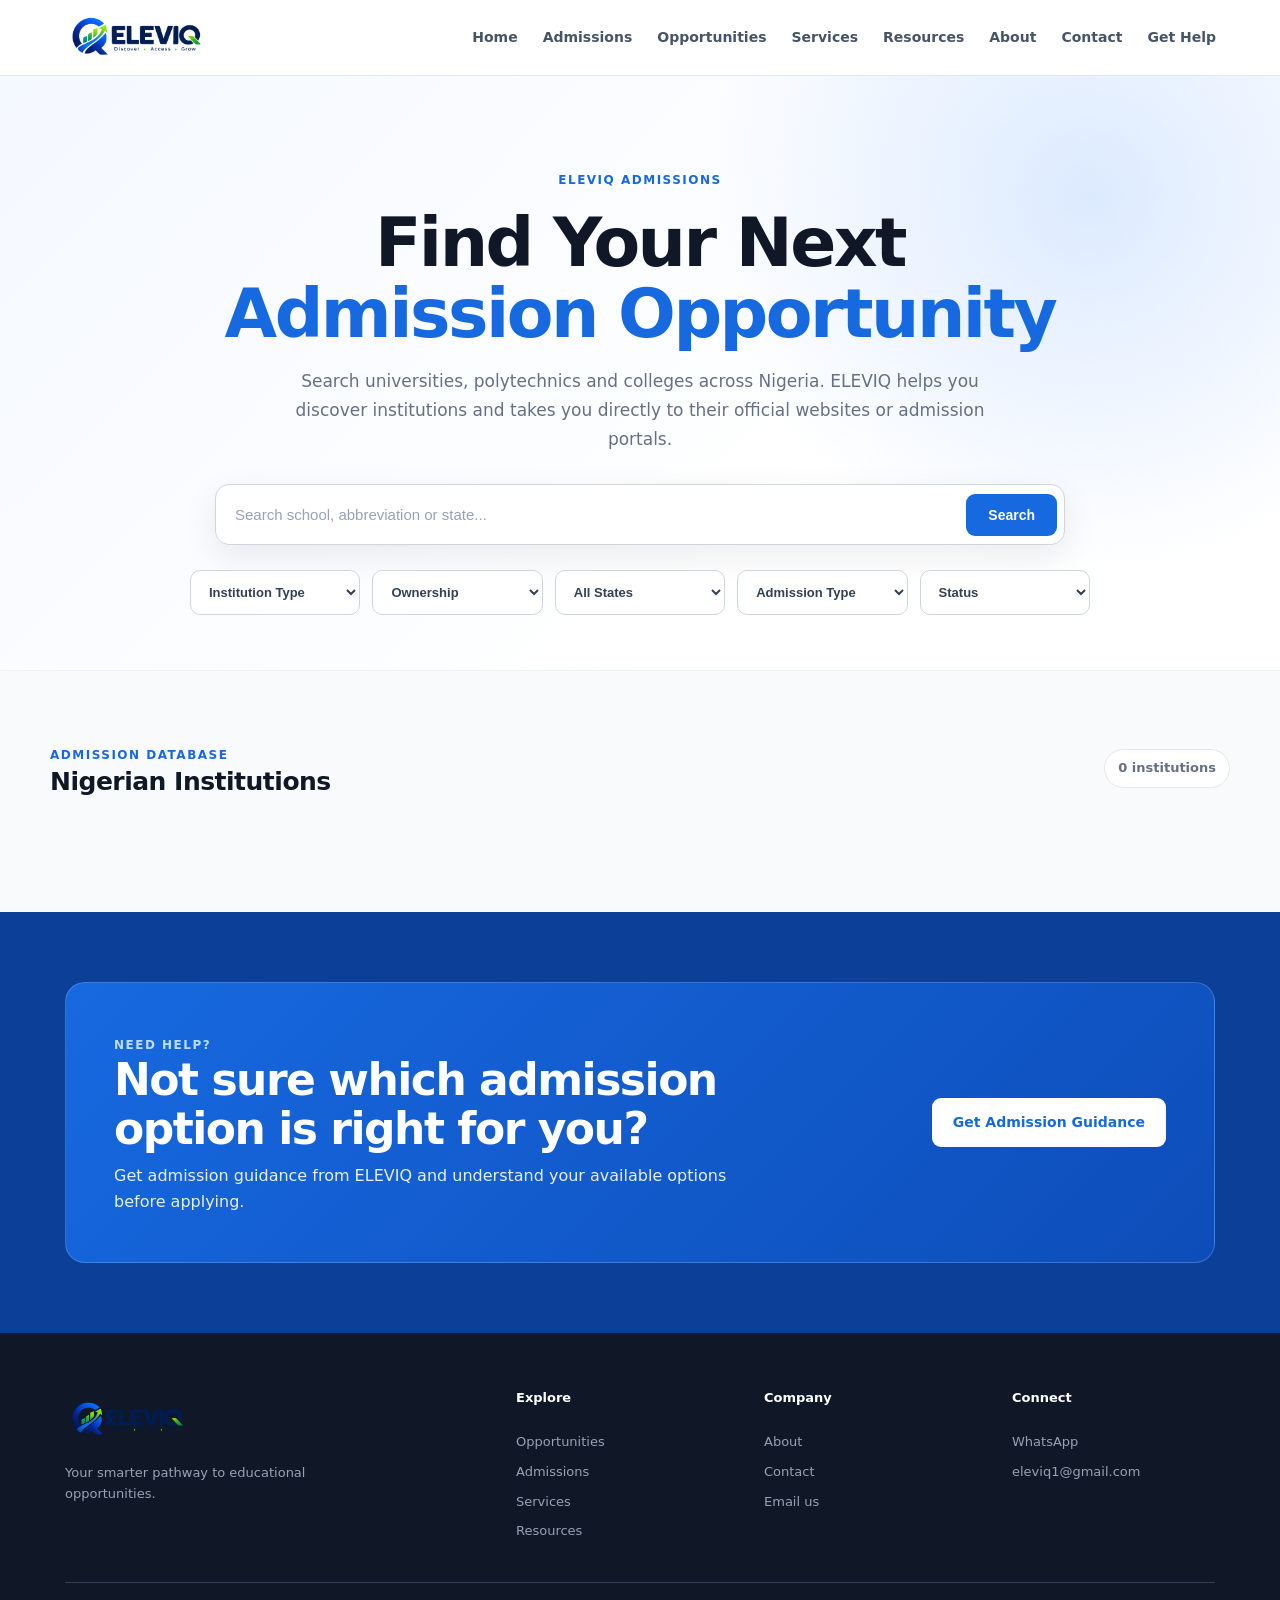
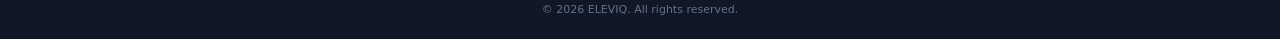
==== commit a7b6aca1: "Update admissions.html" ====
--- a/admissions.html
+++ b/admissions.html
@@ -1,1630 +1,517 @@
-<!DOCTYPE html><html lang="en"><head>  <meta charset="UTF-8"><meta
-name="viewport"
-content="width=device-width, initial-scale=1.0">
-
-  <title>Admissions | ELEVIQ</title><meta
-name="description"
-content="Find universities, polytechnics and colleges across Nigeria and access their official admission websites and portals.">
-
-  <link
-    rel="stylesheet"
-    href="style.css"></head><body>  <!-- ================= NAVBAR ================= -->  <header class="navbar"><div class="nav-container">
-
-  <a
-    href="index.html#home"
-    class="logo">
-
-    <img
-      src="eleviq-logo.png"
-      alt="ELEVIQ Logo">
-
-  </a>
-
-
-  <button
-    class="menu-button"
-    id="admissionMenuButton"
-    aria-label="Open menu"
-    aria-expanded="false">
-
-    ☰
-
-  </button>
-
-
-  <nav
-    class="nav-links"
-    id="admissionNavLinks">
-
-    <a href="index.html#home">
-      Home
+<!DOCTYPE html>
+<html lang="en">
+
+<head>
+
+    <meta charset="UTF-8">
+
+    <meta
+        name="viewport"
+        content="width=device-width, initial-scale=1.0"
+    >
+
+    <title>Admissions | ELEVIQ</title>
+
+    <meta
+        name="description"
+        content="Find universities, polytechnics and colleges across Nigeria and access their official admission websites and portals."
+    >
+
+    <link
+        rel="stylesheet"
+        href="style.css"
+    >
+
+</head>
+
+<body>
+
+
+<!-- =========================================
+     NAVBAR
+========================================= -->
+
+<header class="navbar">
+
+    <a
+        href="index.html#home"
+        class="logo"
+    >
+
+        <img
+            src="eleviq-logo.png"
+            alt="ELEVIQ Logo"
+        >
+
     </a>
 
-    <a href="admissions.html">
-      Admissions
-    </a>
-
-    <a href="index.html#opportunities">
-      Opportunities
-    </a>
-
-    <a href="index.html#services">
-      Services
-    </a>
-
-    <a href="index.html#resources">
-      Resources
-    </a>
-
-    <a href="index.html#about">
-      About
-    </a>
-
-    <a href="index.html#contact">
-      Contact
-    </a>
-
-    <a
-      href="https://wa.me/2349011582752"
-      class="nav-help"
-      target="_blank"
-      rel="noopener noreferrer">
-
-      Get Help
-
-    </a>
-
-  </nav>
-
-</div>
-
-  </header>  <!-- ================= HERO ================= -->  <main><section class="admissions-hero">
-
-  <div class="section-heading">
-
-    <span class="eyebrow">
-      ELEVIQ ADMISSIONS
-    </span>
-
-    <h1>
-      Find Your Next Admission Opportunity
-    </h1>
-
-    <p>
-      Search universities, polytechnics and colleges
-      across Nigeria. ELEVIQ helps you discover
-      institutions and takes you directly to their
-      official websites or admission portals.
-    </p>
-
-  </div>
-
-
-  <!-- ================= SEARCH ================= -->
-
-  <div class="admission-search">
-
-    <input
-      type="text"
-      id="admissionSearch"
-      placeholder="Search school, programme or state..."
-      autocomplete="off">
-
-    <button
-      type="button"
-      id="admissionSearchButton">
-
-      Search
-
-    </button>
-
-  </div>
-
-
-
-  <!-- ================= FILTERS ================= -->
-
-  <div class="admission-filters">
-
-
-    <!-- INSTITUTION -->
-
-    <select id="institutionFilter">
-
-      <option value="">
-        Institution Type
-      </option>
-
-      <option value="university">
-        University
-      </option>
-
-      <option value="polytechnic">
-        Polytechnic
-      </option>
-
-      <option value="college">
-        College
-      </option>
-
-    </select>
-
-
-
-    <!-- OWNERSHIP -->
-
-    <select id="ownershipFilter">
-
-      <option value="">
-        Ownership
-      </option>
-
-      <option value="federal">
-        Federal
-      </option>
-
-      <option value="state">
-        State
-      </option>
-
-      <option value="private">
-        Private
-      </option>
-
-    </select>
-
-
-
-    <!-- STATE -->
-
-    <select id="stateFilter">
-
-      <option value="">
-        All States
-      </option>
-
-    </select>
-
-
-
-    <!-- ADMISSION TYPE -->
-
-    <select id="admissionTypeFilter">
-
-      <option value="">
-        Admission Type
-      </option>
-
-      <option value="utme">
-        UTME / DE
-      </option>
-
-      <option value="post-utme">
-        Post-UTME
-      </option>
-
-      <option value="jupeb">
-        JUPEB
-      </option>
-
-      <option value="pre-degree">
-        Pre-degree
-      </option>
-
-      <option value="nd">
-        ND / HND
-      </option>
-
-      <option value="nce">
-        NCE
-      </option>
-
-    </select>
-
-
-
-    <!-- STATUS -->
-
-    <select id="statusFilter">
-
-      <option value="">
-        Status
-      </option>
-
-      <option value="open">
-        Open
-      </option>
-
-      <option value="closed">
-        Closed
-      </option>
-
-      <option value="check">
-        Check Portal
-      </option>
-
-    </select>
-
-  </div>
+
+    <div class="nav-actions">
+
+        <nav
+            class="nav-links"
+            id="admissionNavLinks"
+        >
+
+            <a href="index.html#home">
+                Home
+            </a>
+
+            <a href="admissions.html">
+                Admissions
+            </a>
+
+            <a href="index.html#opportunities">
+                Opportunities
+            </a>
+
+            <a href="index.html#services">
+                Services
+            </a>
+
+            <a href="index.html#resources">
+                Resources
+            </a>
+
+            <a href="index.html#about">
+                About
+            </a>
+
+            <a href="index.html#contact">
+                Contact
+            </a>
+
+            <a
+                href="https://wa.me/2349011582752"
+                target="_blank"
+                rel="noopener noreferrer"
+                class="login-link"
+            >
+                Get Help
+            </a>
+
+        </nav>
+
+
+        <button
+            class="menu-button"
+            id="admissionMenuButton"
+            aria-label="Open menu"
+            aria-expanded="false"
+            type="button"
+        >
+            ☰
+        </button>
+
+    </div>
+
+</header>
+
+
+
+<!-- =========================================
+     MAIN
+========================================= -->
+
+<main>
+
+
+<!-- =========================================
+     ADMISSIONS HERO
+========================================= -->
+
+<section class="admissions-hero">
+
+    <div class="hero-content">
+
+        <span class="eyebrow">
+            ELEVIQ ADMISSIONS
+        </span>
+
+
+        <h1>
+            Find Your Next
+            <span>Admission Opportunity</span>
+        </h1>
+
+
+        <p>
+            Search universities, polytechnics and colleges
+            across Nigeria. ELEVIQ helps you discover
+            institutions and takes you directly to their
+            official websites or admission portals.
+        </p>
+
+
+        <!-- SEARCH -->
+
+        <div class="admission-search">
+
+            <input
+                type="text"
+                id="admissionSearch"
+                placeholder="Search school, abbreviation or state..."
+                autocomplete="off"
+            >
+
+            <button
+                type="button"
+                id="admissionSearchButton"
+            >
+                Search
+            </button>
+
+        </div>
+
+
+        <!-- FILTERS -->
+
+        <div class="admission-filters">
+
+
+            <select id="institutionFilter">
+
+                <option value="">
+                    Institution Type
+                </option>
+
+                <option value="university">
+                    University
+                </option>
+
+                <option value="polytechnic">
+                    Polytechnic
+                </option>
+
+                <option value="college">
+                    College
+                </option>
+
+            </select>
+
+
+            <select id="ownershipFilter">
+
+                <option value="">
+                    Ownership
+                </option>
+
+                <option value="federal">
+                    Federal
+                </option>
+
+                <option value="state">
+                    State
+                </option>
+
+                <option value="private">
+                    Private
+                </option>
+
+            </select>
+
+
+            <select id="stateFilter">
+
+                <option value="">
+                    All States
+                </option>
+
+            </select>
+
+
+            <select id="admissionTypeFilter">
+
+                <option value="">
+                    Admission Type
+                </option>
+
+                <option value="utme">
+                    UTME / DE
+                </option>
+
+                <option value="post-utme">
+                    Post-UTME
+                </option>
+
+                <option value="jupeb">
+                    JUPEB
+                </option>
+
+                <option value="pre-degree">
+                    Pre-degree
+                </option>
+
+                <option value="nd">
+                    ND / HND
+                </option>
+
+                <option value="nce">
+                    NCE
+                </option>
+
+            </select>
+
+
+            <select id="statusFilter">
+
+                <option value="">
+                    Status
+                </option>
+
+                <option value="open">
+                    Open
+                </option>
+
+                <option value="closed">
+                    Closed
+                </option>
+
+                <option value="check">
+                    Check Portal
+                </option>
+
+            </select>
+
+        </div>
+
+    </div>
 
 </section>
 
 
 
-<!-- ================= DATABASE ================= -->
-
-<section class="section">
-
-  <div class="section-heading">
-
-    <span class="eyebrow">
-      ADMISSION DATABASE
-    </span>
-
-    <h2>
-      Find an Institution
-    </h2>
-
-    <p>
-      Search and filter institutions by type,
-      ownership and state. Always confirm current
-      admission requirements and deadlines on the
-      institution's official platform.
-    </p>
-
-  </div>
-
-
-
-  <!-- RESULT COUNT -->
-
-  <div
-    class="admission-result-count"
-    id="admissionResultCount">
-
-    0 institutions
-
-  </div>
-
-
-
-  <!-- CARDS ARE GENERATED HERE -->
-
-  <div
-    class="admission-grid"
-    id="admissionGrid">
-  </div>
-
-
-
-  <!-- NO RESULTS -->
-
-  <div
-    id="noAdmissions"
-    class="no-results"
-    style="display:none;">
-
-    <h3>
-      No institutions found
-    </h3>
-
-    <p>
-      Try changing your search or filters.
-    </p>
-
-  </div>
+<!-- =========================================
+     ADMISSION DIRECTORY
+========================================= -->
+
+<section class="admissions-directory">
+
+    <div class="admissions-directory-container">
+
+
+        <div class="admission-result-header">
+
+            <div>
+
+                <span class="section-kicker">
+                    ADMISSION DATABASE
+                </span>
+
+                <h2>
+                    Nigerian Institutions
+                </h2>
+
+            </div>
+
+
+            <div
+                class="admission-result-count"
+                id="admissionResultCount"
+            >
+                0 institutions
+            </div>
+
+        </div>
+
+
+        <!-- CARDS GENERATED BY JAVASCRIPT -->
+
+        <div
+            class="admission-grid"
+            id="admissionGrid"
+        ></div>
+
+
+        <!-- NO RESULTS -->
+
+        <div
+            class="no-results"
+            id="noAdmissions"
+        >
+
+            <h3>
+                No institutions found
+            </h3>
+
+            <p>
+                Try changing your search or filters.
+            </p>
+
+        </div>
+
+    </div>
 
 </section>
 
 
 
-<!-- ================= GUIDANCE ================= -->
+<!-- =========================================
+     GUIDANCE
+========================================= -->
 
 <section class="contact-section">
 
-  <div class="contact-content">
-
-    <span class="eyebrow">
-      NEED HELP?
-    </span>
-
-    <h2>
-      Not sure which admission option is right for you?
-    </h2>
-
-    <p>
-      Get admission guidance from ELEVIQ and understand
-      your available options before applying.
-    </p>
-
-    <a
-      href="https://wa.me/2349011582752"
-      class="btn-primary"
-      target="_blank"
-      rel="noopener noreferrer">
-
-      Get Admission Guidance
-
-    </a>
-
-  </div>
+    <div class="contact-box">
+
+        <div>
+
+            <span class="eyebrow light-text">
+                NEED HELP?
+            </span>
+
+            <h2>
+                Not sure which admission option
+                is right for you?
+            </h2>
+
+            <p>
+                Get admission guidance from ELEVIQ
+                and understand your available options
+                before applying.
+            </p>
+
+        </div>
+
+
+        <div class="contact-actions">
+
+            <a
+                href="https://wa.me/2349011582752"
+                class="btn white"
+                target="_blank"
+                rel="noopener noreferrer"
+            >
+                Get Admission Guidance
+            </a>
+
+        </div>
+
+    </div>
 
 </section>
 
-  </main>  <!-- ================= FOOTER ================= -->  <footer class="footer"><div class="footer-container">
-
-
-  <div class="footer-brand">
-
-    <a
-      href="index.html"
-      class="footer-logo">
-
-      <img
-        src="eleviq-logo.png"
-        alt="ELEVIQ">
-
-    </a>
-
-    <p>
-      Your smarter pathway to educational opportunities.
-    </p>
-
-  </div>
-
-
-
-  <div class="footer-column">
-
-    <h4>
-      Explore
-    </h4>
-
-    <a href="index.html#opportunities">
-      Opportunities
-    </a>
-
-    <a href="admissions.html">
-      Admissions
-    </a>
-
-    <a href="index.html#services">
-      Services
-    </a>
-
-    <a href="index.html#resources">
-      Resources
-    </a>
-
-  </div>
-
-
-
-  <div class="footer-column">
-
-    <h4>
-      Company
-    </h4>
-
-    <a href="index.html#about">
-      About
-    </a>
-
-    <a href="index.html#contact">
-      Contact
-    </a>
-
-    <a href="mailto:eleviq1@gmail.com">
-      Email us
-    </a>
-
-  </div>
-
-
-
-  <div class="footer-column">
-
-    <h4>
-      Connect
-    </h4>
-
-    <a
-      href="https://wa.me/2349011582752"
-      target="_blank"
-      rel="noopener noreferrer">
-
-      WhatsApp
-
-    </a>
-
-    <a href="mailto:eleviq1@gmail.com">
-      eleviq1@gmail.com
-    </a>
-
-  </div>
-
-</div>
-
-
-
-<div class="footer-bottom">
-
-  © 2026 ELEVIQ. All rights reserved.
-
-</div>
-
-  </footer>  <!-- ================= JAVASCRIPT ================= -->  <script>
-
-
-    /* =====================================================
-       ELEVIQ INSTITUTION DATABASE
-       ===================================================== */
-
-    const institutions = [
-
-      /* ================= FEDERAL UNIVERSITIES ================= */
-
-      {
-        name: "Ahmadu Bello University",
-        shortName: "ABU",
-        type: "university",
-        ownership: "federal",
-        state: "Kaduna",
-        location: "Zaria",
-        admission: "utme",
-        status: "check",
-        session: "2026/2027",
-        portal: "https://portal.abu.edu.ng/",
-        website: "https://abu.edu.ng/"
-      },
-
-
-      {
-        name: "Federal University of Technology, Minna",
-        shortName: "FUTMINNA",
-        type: "university",
-        ownership: "federal",
-        state: "Niger",
-        location: "Minna",
-        admission: "utme",
-        status: "check",
-        session: "2026/2027",
-        portal: "https://eportal.futminna.edu.ng/ePortal_V2/appl/index.php",
-        website: "https://futminna.edu.ng/"
-      },
-
-
-      {
-        name: "University of Abuja",
-        shortName: "UNIABUJA",
-        type: "university",
-        ownership: "federal",
-        state: "FCT",
-        location: "Abuja",
-        admission: "utme",
-        status: "check",
-        session: "2026/2027",
-        portal: "https://portal.uniabuja.edu.ng/",
-        website: "https://www.uniabuja.edu.ng/"
-      },
-
-
-      {
-        name: "University of Lagos",
-        shortName: "UNILAG",
-        type: "university",
-        ownership: "federal",
-        state: "Lagos",
-        location: "Akoka",
-        admission: "utme",
-        status: "check",
-        session: "2026/2027",
-        portal: "https://admissions.unilag.edu.ng/",
-        website: "https://unilag.edu.ng/"
-      },
-
-
-      {
-        name: "University of Ibadan",
-        shortName: "UI",
-        type: "university",
-        ownership: "federal",
-        state: "Oyo",
-        location: "Ibadan",
-        admission: "utme",
-        status: "check",
-        session: "2026/2027",
-        portal: "https://admissions.ui.edu.ng/",
-        website: "https://ui.edu.ng/"
-      },
-
-
-      {
-        name: "University of Ilorin",
-        shortName: "UNILORIN",
-        type: "university",
-        ownership: "federal",
-        state: "Kwara",
-        location: "Ilorin",
-        admission: "utme",
-        status: "check",
-        session: "2026/2027",
-        portal: "https://portal.unilorin.edu.ng/",
-        website: "https://www.unilorin.edu.ng/"
-      },
-
-
-      {
-        name: "Obafemi Awolowo University",
-        shortName: "OAU",
-        type: "university",
-        ownership: "federal",
-        state: "Osun",
-        location: "Ile-Ife",
-        admission: "utme",
-        status: "check",
-        session: "2026/2027",
-        portal: "https://admissions.oauife.edu.ng/",
-        website: "https://oauife.edu.ng/"
-      },
-
-
-      {
-        name: "University of Benin",
-        shortName: "UNIBEN",
-        type: "university",
-        ownership: "federal",
-        state: "Edo",
-        location: "Benin City",
-        admission: "utme",
-        status: "check",
-        session: "2026/2027",
-        portal: "https://waeup.uniben.edu/",
-        website: "https://uniben.edu/"
-      },
-
-
-      {
-        name: "University of Nigeria, Nsukka",
-        shortName: "UNN",
-        type: "university",
-        ownership: "federal",
-        state: "Enugu",
-        location: "Nsukka",
-        admission: "utme",
-        status: "check",
-        session: "2026/2027",
-        portal: "https://admissions.unn.edu.ng/",
-        website: "https://www.unn.edu.ng/"
-      },
-
-
-      {
-        name: "University of Port Harcourt",
-        shortName: "UNIPORT",
-        type: "university",
-        ownership: "federal",
-        state: "Rivers",
-        location: "Port Harcourt",
-        admission: "utme",
-        status: "check",
-        session: "2026/2027",
-        portal: "https://utmedetails.uniport.edu.ng/",
-        website: "https://www.uniport.edu.ng/"
-      },
-
-
-      {
-        name: "University of Calabar",
-        shortName: "UNICAL",
-        type: "university",
-        ownership: "federal",
-        state: "Cross River",
-        location: "Calabar",
-        admission: "utme",
-        status: "check",
-        session: "2026/2027",
-        portal: "https://portal.unical.edu.ng/",
-        website: "https://www.unical.edu.ng/"
-      },
-
-
-      {
-        name: "University of Uyo",
-        shortName: "UNIUYO",
-        type: "university",
-        ownership: "federal",
-        state: "Akwa Ibom",
-        location: "Uyo",
-        admission: "utme",
-        status: "check",
-        session: "2026/2027",
-        portal: "https://uniuyo.edu.ng/",
-        website: "https://uniuyo.edu.ng/"
-      },
-
-
-      /* ================= STATE UNIVERSITIES ================= */
-
-      {
-        name: "Lagos State University",
-        shortName: "LASU",
-        type: "university",
-        ownership: "state",
-        state: "Lagos",
-        location: "Ojo",
-        admission: "post-utme",
-        status: "check",
-        session: "2026/2027",
-        portal: "https://services.lidc.lasu.edu.ng/",
-        website: "https://lasu.edu.ng/"
-      },
-
-
-      {
-        name: "Ladoke Akintola University of Technology",
-        shortName: "LAUTECH",
-        type: "university",
-        ownership: "state",
-        state: "Oyo",
-        location: "Ogbomoso",
-        admission: "jupeb",
-        status: "check",
-        session: "2026/2027",
-        portal: "https://www.apply.lautech.edu.ng/",
-        website: "https://lautech.edu.ng/"
-      },
-
-
-      {
-        name: "Ambrose Alli University",
-        shortName: "AAU",
-        type: "university",
-        ownership: "state",
-        state: "Edo",
-        location: "Ekpoma",
-        admission: "post-utme",
-        status: "check",
-        session: "2026/2027",
-        portal: "https://aaue.waeup.org/",
-        website: "https://aauekpoma.edu.ng/"
-      },
-
-
-      {
-        name: "Adekunle Ajasin University",
-        shortName: "AAUA",
-        type: "university",
-        ownership: "state",
-        state: "Ondo",
-        location: "Akungba-Akoko",
-        admission: "post-utme",
-        status: "check",
-        session: "2026/2027",
-        portal: "https://eportal.aaua.edu.ng/",
-        website: "https://aaua.edu.ng/"
-      },
-
-
-      {
-        name: "Olabisi Onabanjo University",
-        shortName: "OOU",
-        type: "university",
-        ownership: "state",
-        state: "Ogun",
-        location: "Ago-Iwoye",
-        admission: "post-utme",
-        status: "check",
-        session: "2026/2027",
-        portal: "https://putme.oouagoiwoye.edu.ng/",
-        website: "https://oouagoiwoye.edu.ng/"
-      },
-
-
-      {
-        name: "Osun State University",
-        shortName: "UNIOSUN",
-        type: "university",
-        ownership: "state",
-        state: "Osun",
-        location: "Osogbo",
-        admission: "post-utme",
-        status: "check",
-        session: "2026/2027",
-        portal: "https://admissions.uniosun.edu.ng/",
-        website: "https://uniosun.edu.ng/"
-      },
-
-
-      {
-        name: "Nasarawa State University",
-        shortName: "NSUK",
-        type: "university",
-        ownership: "state",
-        state: "Nasarawa",
-        location: "Keffi",
-        admission: "post-utme",
-        status: "check",
-        session: "2026/2027",
-        portal: "https://ug.nsuk.edu.ng/",
-        website: "https://nsuk.edu.ng/"
-      },
-
-
-      {
-        name: "Prince Abubakar Audu University",
-        shortName: "PAAU",
-        type: "university",
-        ownership: "state",
-        state: "Kogi",
-        location: "Anyigba",
-        admission: "post-utme",
-        status: "check",
-        session: "2026/2027",
-        portal: "https://portal.ksu.edu.ng/",
-        website: "https://ksu.edu.ng/"
-      },
-
-
-      {
-        name: "Niger Delta University",
-        shortName: "NDU",
-        type: "university",
-        ownership: "state",
-        state: "Bayelsa",
-        location: "Yenagoa",
-        admission: "post-utme",
-        status: "check",
-        session: "2026/2027",
-        portal: "https://portal.ndu.edu.ng/",
-        website: "https://ndu.edu.ng/"
-      },
-
-
-      {
-        name: "Delta State University",
-        shortName: "DELSU",
-        type: "university",
-        ownership: "state",
-        state: "Delta",
-        location: "Abraka",
-        admission: "post-utme",
-        status: "check",
-        session: "2026/2027",
-        portal: "https://portal.delsu.edu.ng/",
-        website: "https://delsu.edu.ng/"
-      },
-
-
-      /* ================= PRIVATE UNIVERSITIES ================= */
-
-      {
-        name: "Baze University",
-        shortName: "BAZE",
-        type: "university",
-        ownership: "private",
-        state: "FCT",
-        location: "Abuja",
-        admission: "utme",
-        status: "check",
-        session: "2026/2027",
-        portal: "https://bazeuniversity.edu.ng/admissions/",
-        website: "https://bazeuniversity.edu.ng/"
-      },
-
-
-      {
-        name: "Nile University of Nigeria",
-        shortName: "NILE",
-        type: "university",
-        ownership: "private",
-        state: "FCT",
-        location: "Abuja",
-        admission: "utme",
-        status: "check",
-        session: "2026/2027",
-        portal: "https://nileuniversity.edu.ng/admissions/",
-        website: "https://nileuniversity.edu.ng/"
-      },
-
-
-      {
-        name: "Veritas University",
-        shortName: "VERITAS",
-        type: "university",
-        ownership: "private",
-        state: "FCT",
-        location: "Abuja",
-        admission: "utme",
-        status: "check",
-        session: "2026/2027",
-        portal: "https://veritas.edu.ng/admissions/",
-        website: "https://veritas.edu.ng/"
-      },
-
-
-      {
-        name: "Bingham University",
-        shortName: "BINGHAM",
-        type: "university",
-        ownership: "private",
-        state: "Nasarawa",
-        location: "New Karu",
-        admission: "utme",
-        status: "check",
-        session: "2026/2027",
-        portal: "https://apply.binghamuni.edu.ng/",
-        website: "https://binghamuni.edu.ng/"
-      },
-
-
-      {
-        name: "Afe Babalola University",
-        shortName: "ABUAD",
-        type: "university",
-        ownership: "private",
-        state: "Ekiti",
-        location: "Ado-Ekiti",
-        admission: "utme",
-        status: "check",
-        session: "2026/2027",
-        portal: "https://admissions.abuad.edu.ng/",
-        website: "https://abuad.edu.ng/"
-      },
-
-
-      {
-        name: "Benson Idahosa University",
-        shortName: "BIU",
-        type: "university",
-        ownership: "private",
-        state: "Edo",
-        location: "Benin City",
-        admission: "utme",
-        status: "check",
-        session: "2026/2027",
-        portal: "https://admissions.biu.edu.ng/",
-        website: "https://biu.edu.ng/"
-      },
-
-
-      {
-        name: "Redeemer's University",
-        shortName: "RUN",
-        type: "university",
-        ownership: "private",
-        state: "Osun",
-        location: "Ede",
-        admission: "utme",
-        status: "check",
-        session: "2026/2027",
-        portal: "https://admissions.run.edu.ng/",
-        website: "https://run.edu.ng/"
-      },
-
-
-      {
-        name: "Lead City University",
-        shortName: "LCU",
-        type: "university",
-        ownership: "private",
-        state: "Oyo",
-        location: "Ibadan",
-        admission: "utme",
-        status: "check",
-        session: "2026/2027",
-        portal: "https://admissions.lcu.edu.ng/",
-        website: "https://lcu.edu.ng/"
-      },
-
-
-      /* ================= POLYTECHNICS ================= */
-
-      {
-        name: "Yaba College of Technology",
-        shortName: "YABATECH",
-        type: "polytechnic",
-        ownership: "federal",
-        state: "Lagos",
-        location: "Yaba",
-        admission: "nd",
-        status: "check",
-        session: "2026/2027",
-        portal: "https://admission.yabatech.edu.ng/",
-        website: "https://yabatech.edu.ng/"
-      },
-
-
-      {
-        name: "Federal Polytechnic, Bida",
-        shortName: "FEDPOLY BIDA",
-        type: "polytechnic",
-        ownership: "federal",
-        state: "Niger",
-        location: "Bida",
-        admission: "nd",
-        status: "check",
-        session: "2026/2027",
-        portal: "https://eportal.fedpolybida.edu.ng/",
-        website: "https://fedpolybida.edu.ng/"
-      },
-
-
-      {
-        name: "Federal Polytechnic, Nekede",
-        shortName: "FEDPOLY NEKEDE",
-        type: "polytechnic",
-        ownership: "federal",
-        state: "Imo",
-        location: "Owerri",
-        admission: "nd",
-        status: "check",
-        session: "2026/2027",
-        portal: "https://ndapplication.fpno.edu.ng/",
-        website: "https://fpno.edu.ng/"
-      },
-
-
-      {
-        name: "Auchi Polytechnic",
-        shortName: "AUCHI POLY",
-        type: "polytechnic",
-        ownership: "federal",
-        state: "Edo",
-        location: "Auchi",
-        admission: "nd",
-        status: "check",
-        session: "20
-            <strong>Session:</strong>
-            2026/2027
-          </p>
-
-          <div class="admission-buttons">
+
+</main>
+
+
+
+<!-- =========================================
+     FOOTER
+========================================= -->
+
+<footer class="footer">
+
+    <div class="footer-grid">
+
+
+        <div>
 
             <a
-              href="https://portal.abu.edu.ng/"
-              target="_blank"
-              rel="noopener noreferrer"
-              class="btn-primary">
-
-              Official Portal →
-
-            </a>
+                href="index.html"
+                class="footer-logo"
+            >
+
+                <img
+                    src="eleviq-logo.png"
+                    alt="ELEVIQ"
+                >
+
+            </a>
+
+            <p>
+                Your smarter pathway to educational
+                opportunities.
+            </p>
+
+        </div>
+
+
+        <div>
+
+            <h4>
+                Explore
+            </h4>
+
+            <a href="index.html#opportunities">
+                Opportunities
+            </a>
+
+            <a href="admissions.html">
+                Admissions
+            </a>
+
+            <a href="index.html#services">
+                Services
+            </a>
+
+            <a href="index.html#resources">
+                Resources
+            </a>
+
+        </div>
+
+
+        <div>
+
+            <h4>
+                Company
+            </h4>
+
+            <a href="index.html#about">
+                About
+            </a>
+
+            <a href="index.html#contact">
+                Contact
+            </a>
+
+            <a href="mailto:eleviq1@gmail.com">
+                Email us
+            </a>
+
+        </div>
+
+
+        <div>
+
+            <h4>
+                Connect
+            </h4>
 
             <a
-              href="https://abu.edu.ng/"
-              target="_blank"
-              rel="noopener noreferrer"
-              class="btn-secondary">
-
-              Website
-
-            </a>
-
-          </div>
-
-        </article>
-
-
-
-        <!-- ================= UNIVERSITY OF IBADAN ================= -->
-
-        <article
-          class="admission-card"
-          data-name="University of Ibadan"
-          data-type="university"
-          data-ownership="federal"
-          data-admission="utme"
-          data-status="closed"
-          data-search="university ibadan ui oyo state screening utme direct entry">
-
-          <div class="admission-status closed">
-            Closed
-          </div>
-
-          <span class="institution-type">
-            Federal University
-          </span>
-
-          <h3>
-            University of Ibadan
-          </h3>
-
-          <h4>
-            2026/2027 Screening
-          </h4>
-
-          <p>
-            📍 Ibadan, Oyo State
-          </p>
-
-          <p>
-            <strong>Admission Type:</strong>
-            UTME / DE
-          </p>
-
-          <p>
-            <strong>Session:</strong>
-            2026/2027
-          </p>
-
-          <div class="admission-buttons">
-
-            <a
-              href="https://admissions.ui.edu.ng/"
-              target="_blank"
-              rel="noopener noreferrer"
-              class="btn-primary">
-
-              Official Portal →
-
-            </a>
-
-            <a
-              href="https://ui.edu.ng/"
-              target="_blank"
-              rel="noopener noreferrer"
-              class="btn-secondary">
-
-              Website
-
-            </a>
-
-          </div>
-
-        </article>
-
-
-
-        <!-- ================= UNIVERSITY OF ILORIN ================= -->
-
-        <article
-          class="admission-card"
-          data-name="University of Ilorin"
-          data-type="university"
-          data-ownership="federal"
-          data-admission="utme"
-          data-status="check"
-          data-search="unilorin university ilorin kwara state pre admission screening utme direct entry">
-
-          <div class="admission-status check">
-            Check Portal
-          </div>
-
-          <span class="institution-type">
-            Federal University
-          </span>
-
-          <h3>
-            University of Ilorin
-          </h3>
-
-          <h4>
-            2026/2027 Pre-Admission Screening
-          </h4>
-
-          <p>
-            📍 Ilorin, Kwara State
-          </p>
-
-          <p>
-            <strong>Admission Type:</strong>
-            UTME / DE
-          </p>
-
-          <p>
-            <strong>Session:</strong>
-            2026/2027
-          </p>
-
-          <div class="admission-buttons">
-
-            <a
-              href="https://portal.unilorin.edu.ng/"
-              target="_blank"
-              rel="noopener noreferrer"
-              class="btn-primary">
-
-              Official Portal →
-
-            </a>
-
-            <a
-              href="https://www.unilorin.edu.ng/"
-              target="_blank"
-              rel="noopener noreferrer"
-              class="btn-secondary">
-
-              Website
-
-            </a>
-
-          </div>
-
-        </article>
-
-
-      </div>
-
-
-      <!-- NO RESULTS -->
-
-      <div
-        id="noAdmissions"
-        class="no-results"
-        style="display:none;">
-
-        <h3>
-          No admission opportunities found
-        </h3>
-
-        <p>
-          Try changing your search or filters.
-        </p>
-
-      </div>
-
-    </section>
-
-
-
-    <!-- ================= GUIDANCE ================= -->
-
-    <section class="contact-section">
-
-      <div class="contact-content">
-
-        <span class="eyebrow">
-          NEED HELP?
-        </span>
-
-        <h2>
-          Not sure which admission option is right for you?
-        </h2>
-
-        <p>
-          Get guidance from ELEVIQ and understand your available
-          admission options before you apply.
-        </p>
-
-        <a
-          href="https://wa.me/2349011582752"
-          class="btn-primary"
-          target="_blank">
-
-          Get Admission Guidance
-
-        </a>
-
-      </div>
-
-    </section>
-
-  </main>
-
-
-
-  <!-- ================= FOOTER ================= -->
-
-  <footer class="footer">
-
-    <div class="footer-container">
-
-      <div class="footer-brand">
-
-        <a
-          href="index.html"
-          class="footer-logo">
-
-          <img
-            src="eleviq-logo.png"
-            alt="ELEVIQ">
-
-        </a>
-
-        <p>
-          Your smarter pathway to educational opportunities.
-        </p>
-
-      </div>
-
-
-      <div class="footer-column">
-
-        <h4>
-          Explore
-        </h4>
-
-        <a href="index.html#opportunities">
-          Opportunities
-        </a>
-
-        <a href="admissions.html">
-          Admissions
-        </a>
-
-        <a href="index.html#services">
-          Services
-        </a>
-
-        <a href="index.html#resources">
-          Resources
-        </a>
-
-      </div>
-
-
-      <div class="footer-column">
-
-        <h4>
-          Company
-        </h4>
-
-        <a href="index.html#about">
-          About
-        </a>
-
-        <a href="index.html#contact">
-          Contact
-        </a>
-
-        <a href="mailto:eleviq1@gmail.com">
-          Email us
-        </a>
-
-      </div>
-
-
-      <div class="footer-column">
-
-        <h4>
-          Connect
-        </h4>
-
-        <a
-          href="https://wa.me/2349011582752"
-          target="_blank">
-
-          WhatsApp
-
-        </a>
-
-        <a href="mailto:eleviq1@gmail.com">
-          eleviq1@gmail.com
-        </a>
-
-      </div>
+                href="https://wa.me/2349011582752"
+                target="_blank"
+                rel="noopener noreferrer"
+            >
+                WhatsApp
+            </a>
+
+            <a href="mailto:eleviq1@gmail.com">
+                eleviq1@gmail.com
+            </a>
+
+        </div>
 
     </div>
 
 
     <div class="footer-bottom">
 
-      © 2026 ELEVIQ. All rights reserved.
+        © 2026 ELEVIQ. All rights reserved.
 
     </div>
 
-  </footer>
-
-
-
-  <!-- ================= ADMISSIONS JAVASCRIPT ================= -->
-
-  <script>
-
-    document.addEventListener(
-      "DOMContentLoaded",
-      function () {
-
-        const cards =
-          Array.from(
-            document.querySelectorAll(
-              "#admissionGrid .admission-card"
-            )
-          );
-
-        const search =
-          document.getElementById(
-            "admissionSearch"
-          );
-
-        const searchButton =
-          document.getElementById(
-            "admissionSearchButton"
-          );
-
-        const institution =
-          document.getElementById(
-            "institutionFilter"
-          );
-
-        const ownership =
-          document.getElementById(
-            "ownershipFilter"
-          );
-
-        const admissionType =
-          document.getElementById(
-            "admissionTypeFilter"
-          );
-
-        const status =
-          document.getElementById(
-            "statusFilter"
-          );
-
-        const count =
-          document.getElementById(
-            "admissionResultCount"
-          );
-
-        const noResults =
-          document.getElementById(
-            "noAdmissions"
-          );
-
-
-        function filterAdmissions() {
-
-          const searchText =
-            search.value
-              .trim()
-              .toLowerCase();
-
-
-          const institutionValue =
-            institution.value
-              .toLowerCase();
-
-
-          const ownershipValue =
-            ownership.value
-              .toLowerCase();
-
-
-          const admissionValue =
-            admissionType.value
-              .toLowerCase();
-
-
-          const statusValue =
-            status.value
-              .toLowerCase();
-
-
-          let visibleCount = 0;
-
-
-          cards.forEach(
-            function (card) {
-
-              const name =
-                (
-                  card.dataset.name || ""
-                ).toLowerCase();
-
-
-              const searchData =
-                (
-                  card.dataset.search || ""
-                ).toLowerCase();
-
-
-              const type =
-                (
-                  card.dataset.type || ""
-                ).toLowerCase();
-
-
-              const owner =
-                (
-                  card.dataset.ownership || ""
-                ).toLowerCase();
-
-
-              const admission =
-                (
-                  card.dataset.admission || ""
-                ).toLowerCase();
-
-
-              const cardStatus =
-                (
-                  card.dataset.status || ""
-                ).toLowerCase();
-
-
-              const matchesSearch =
-                !searchText ||
-                name.includes(searchText) ||
-                searchData.includes(searchText);
-
-
-              const matchesInstitution =
-                !institutionValue ||
-                type === institutionValue;
-
-
-              const matchesOwnership =
-                !ownershipValue ||
-                owner === ownershipValue;
-
-
-              const matchesAdmission =
-                !admissionValue ||
-                admission === admissionValue;
-
-
-              const matchesStatus =
-                !statusValue ||
-                cardStatus === statusValue;
-
-
-              const matches =
-                matchesSearch &&
-                matchesInstitution &&
-                matchesOwnership &&
-                matchesAdmission &&
-                matchesStatus;
-
-
-              if (matches) {
-
-                card.style.display = "";
-
-                visibleCount++;
-
-              } else {
-
-                card.style.display = "none";
-
-              }
-
-            }
-          );
-
-
-          count.textContent =
-            visibleCount +
-            (
-              visibleCount === 1
-                ? " opportunity"
-                : " opportunities"
-            );
-
-
-          noResults.style.display =
-            visibleCount === 0
-              ? "block"
-              : "none";
-
-        }
-
-
-        search.addEventListener(
-          "input",
-          filterAdmissions
-        );
-
-
-        searchButton.addEventListener(
-          "click",
-          filterAdmissions
-        );
-
-
-        institution.addEventListener(
-          "change",
-          filterAdmissions
-        );
-
-
-        ownership.addEventListener(
-          "change",
-          filterAdmissions
-        );
-
-
-        admissionType.addEventListener(
-          "change",
-          filterAdmissions
-        );
-
-
-        status.addEventListener(
-          "change",
-          filterAdmissions
-        );
-
-
-        search.addEventListener(
-          "keydown",
-          function (event) {
-
-            if (
-              event.key === "Enter"
-            ) {
-
-              filterAdmissions();
-
-            }
-
-          }
-        );
-
-
-        /*
-          MOBILE MENU
-        */
-
-        const menuButton =
-          document.getElementById(
-            "admissionMenuButton"
-          );
-
-        const navLinks =
-          document.getElementById(
-            "admissionNavLinks"
-          );
-
-
-        menuButton.addEventListener(
-          "click",
-          function () {
-
-            const isOpen =
-              navLinks.classList.toggle(
-                "active"
-              );
-
-            menuButton.setAttribute(
-              "aria-expanded",
-              String(isOpen)
-            );
-
-          }
-        );
-
-
-        navLinks
-          .querySelectorAll("a")
-          .forEach(
-            function (link) {
-
-              link.addEventListener(
-                "click",
-                function () {
-
-                  navLinks.classList.remove(
-                    "active"
-                  );
-
-                  menuButton.setAttribute(
-                    "aria-expanded",
-                    "false"
-                  );
-
-                }
-              );
-
-            }
-          );
-
-
-        /*
-          IMPORTANT:
-          Run this immediately after all cards
-          have loaded. This fixes the old
-          "0 opportunities" problem.
-        */
-
-        filterAdmissions();
-
-      }
-    );
-
-  </script>
-
+</footer>
+
+
+
+<!-- =========================================
+     ADMISSIONS JAVASCRIPT
+========================================= -->
+
+<script src="admissions.js"></script>
 
 </body>
+
 </html>
--- a/style.css
+++ b/style.css
@@ -57,756 +57,539 @@
   }
 }
 /* =========================================
-   ELEVIQ — ADMISSIONS SECTION
-========================================= */
-
-.admissions-section {
-    padding: 100px 20px;
-    background: #f7f9fc;
-}
-
-.admissions-container {
-    max-width: 1200px;
+   ELEVIQ — ADMISSIONS DIRECTORY
+   DATABASE-DRIVEN ADMISSIONS PAGE
+========================================= */
+
+
+/* =========================================
+   ADMISSIONS HERO
+========================================= */
+
+.admissions-hero {
+    padding: 90px 20px 55px;
+    background:
+        radial-gradient(
+            circle at 85% 20%,
+            #dceaff 0,
+            transparent 32%
+        ),
+        linear-gradient(
+            135deg,
+            #f4f8ff,
+            #ffffff 65%
+        );
+    border-bottom: 1px solid #eef2f7;
+}
+
+.admissions-hero .hero-content {
+    max-width: 900px;
     margin: 0 auto;
-}
-
-
-/* ---------- HEADER ---------- */
-
-.admissions-header {
-    max-width: 750px;
-    margin: 0 auto 45px;
     text-align: center;
 }
 
-.section-tag {
-    display: inline-block;
-    margin-bottom: 12px;
-    color: #1557d6;
+.admissions-hero h1 {
+    font-size: clamp(40px, 6vw, 68px);
+    line-height: 1.05;
+    letter-spacing: -2.5px;
+    margin: 15px auto 18px;
+    font-weight: 900;
+    color: var(--ink);
+}
+
+.admissions-hero h1 span {
+    color: var(--blue);
+}
+
+.admissions-hero p {
+    max-width: 720px;
+    margin: 0 auto;
+    color: var(--muted);
+    font-size: 17px;
+    line-height: 1.7;
+}
+
+
+/* =========================================
+   ADMISSIONS SEARCH
+========================================= */
+
+.admission-search {
+    max-width: 850px;
+    margin: 30px auto 22px;
+
+    background: #ffffff;
+    border: 1px solid #d0d5dd;
+    border-radius: 14px;
+
+    padding: 7px;
+
+    display: flex;
+    align-items: center;
+
+    box-shadow:
+        0 12px 35px rgba(16, 24, 40, .08);
+}
+
+.admission-search input {
+    flex: 1;
+    min-width: 0;
+
+    border: 0;
+    outline: 0;
+
+    padding: 14px 12px;
+
+    background: transparent;
+    color: var(--ink);
+
+    font-size: 15px;
+}
+
+.admission-search input::placeholder {
+    color: #98a2b3;
+}
+
+.admission-search button {
+    border: 0;
+
+    background: var(--blue);
+    color: #ffffff;
+
+    padding: 13px 22px;
+
+    border-radius: 9px;
+
+    font-size: 14px;
+    font-weight: 800;
+
+    cursor: pointer;
+
+    transition:
+        background .2s ease,
+        transform .2s ease;
+}
+
+.admission-search button:hover {
+    background: var(--blue-dark);
+    transform: translateY(-1px);
+}
+
+
+/* =========================================
+   ADMISSION FILTERS
+========================================= */
+
+.admission-filters {
+    max-width: 1180px;
+    margin: 25px auto 0;
+
+    display: grid;
+    grid-template-columns: repeat(5, 1fr);
+
+    gap: 12px;
+}
+
+.admission-filters select {
+    width: 100%;
+    min-width: 0;
+
+    padding: 13px 14px;
+
+    border: 1px solid #d0d5dd;
+    border-radius: 10px;
+
+    background: #ffffff;
+    color: #344054;
+
+    font-size: 13px;
+    font-weight: 600;
+
+    outline: none;
+    cursor: pointer;
+
+    transition:
+        border-color .2s ease,
+        box-shadow .2s ease;
+}
+
+.admission-filters select:hover {
+    border-color: #98a2b3;
+}
+
+.admission-filters select:focus {
+    border-color: var(--blue);
+
+    box-shadow:
+        0 0 0 3px rgba(23, 105, 224, .10);
+}
+
+
+/* =========================================
+   ADMISSIONS DIRECTORY
+========================================= */
+
+.admissions-directory {
+    padding: 70px 20px 90px;
+    background: #f8fafc;
+}
+
+.admissions-directory-container {
+    width: min(1180px, 100%);
+    margin: 0 auto;
+}
+
+
+/* =========================================
+   RESULT HEADER
+========================================= */
+
+.admission-result-header {
+    display: flex;
+    justify-content: space-between;
+    align-items: center;
+
+    gap: 20px;
+
+    margin-bottom: 25px;
+}
+
+.admission-result-header h2 {
+    margin: 0;
+
+    font-size: 25px;
+    line-height: 1.2;
+
+    letter-spacing: -.5px;
+}
+
+.admission-result-count {
+    color: var(--muted);
+
     font-size: 13px;
     font-weight: 700;
-    letter-spacing: 1.5px;
-}
-
-.admissions-header h2 {
-    margin: 0 0 15px;
-    color: #111827;
-    font-size: 42px;
-    line-height: 1.2;
-    font-weight: 800;
-}
-
-.admissions-header h2 span {
-    color: #1557d6;
-}
-
-.admissions-header p {
-    margin: 0;
-    color: #667085;
-    font-size: 17px;
-    line-height: 1.7;
-}
-
-
-/* ---------- SEARCH ---------- */
-
-.admission-search-box {
-    max-width: 850px;
-    margin: 0 auto 25px;
+
+    background: #ffffff;
+
+    border: 1px solid var(--line);
+
+    padding: 8px 13px;
+
+    border-radius: 30px;
+
+    white-space: nowrap;
+}
+
+
+/* =========================================
+   SCHOOL GRID
+========================================= */
+
+.admission-grid {
+    display: grid;
+
+    grid-template-columns:
+        repeat(3, minmax(0, 1fr));
+
+    gap: 20px;
+}
+
+
+/* =========================================
+   SCHOOL CARD
+========================================= */
+
+.admission-card {
+    position: relative;
+
+    background: #ffffff;
+
+    border: 1px solid var(--line);
+    border-radius: 17px;
+
+    padding: 24px;
+
+    min-width: 0;
+
     display: flex;
-    background: #ffffff;
-    padding: 8px;
-    border-radius: 14px;
-    border: 1px solid #e4e7ec;
-    box-shadow: 0 10px 30px rgba(16, 24, 40, 0.06);
-}
-
-.admission-search-box input {
-    flex: 1;
-    border: none;
-    outline: none;
-    padding: 16px 18px;
-    font-size: 15px;
-    color: #101828;
-    background: transparent;
-}
-
-.admission-search-box input::placeholder {
-    color: #98a2b3;
-}
-
-.admission-search-box button {
-    border: none;
-    background: #1557d6;
-    color: #ffffff;
-    padding: 0 28px;
-    border-radius: 10px;
-    font-size: 15px;
-    font-weight: 700;
-    cursor: pointer;
-    transition: 0.3s ease;
-}
-
-.admission-search-box button:hover {
-    background: #0e43aa;
-}
-
-
-/* ---------- FILTERS ---------- */
-
-.admission-filters {
-    display: flex;
-    justify-content: center;
-    flex-wrap: wrap;
-    gap: 12px;
-    margin-bottom: 45px;
-}
-
-.admission-filters select {
-    min-width: 190px;
-    padding: 13px 16px;
-    border: 1px solid #d0d5dd;
-    border-radius: 10px;
-    background: #ffffff;
-    color: #344054;
-    font-size: 14px;
-    outline: none;
-    cursor: pointer;
-}
-
-.admission-filters select:focus {
-    border-color: #1557d6;
-}
-
-
-/* ---------- ADMISSION GRID ---------- */
-
-.admissions-list {
-    display: grid;
-    grid-template-columns: repeat(3, 1fr);
-    gap: 24px;
-}
-
-
-/* ---------- CARD ---------- */
-
-.admission-card {
-    background: #ffffff;
-    border: 1px solid #eaecf0;
-    border-radius: 18px;
-    padding: 25px;
-    transition: 0.3s ease;
-    box-shadow: 0 5px 20px rgba(16, 24, 40, 0.04);
+    flex-direction: column;
+
+    transition:
+        transform .2s ease,
+        box-shadow .2s ease,
+        border-color .2s ease;
 }
 
 .admission-card:hover {
-    transform: translateY(-5px);
-    box-shadow: 0 15px 35px rgba(16, 24, 40, 0.10);
-}
-
-.admission-card-top {
-    display: flex;
-    align-items: center;
-    justify-content: space-between;
-    margin-bottom: 25px;
-}
-
-.admission-status,
-.institution-type {
+    transform: translateY(-4px);
+
+    border-color: #c7dafa;
+
+    box-shadow:
+        0 16px 35px rgba(16, 24, 40, .09);
+}
+
+
+/* =========================================
+   ADMISSION STATUS
+========================================= */
+
+.admission-status {
     display: inline-flex;
     align-items: center;
+
+    align-self: flex-start;
+
     padding: 6px 10px;
+
+    margin-bottom: 15px;
+
     border-radius: 30px;
-    font-size: 11px;
-    font-weight: 700;
-}
+
+    font-size: 10px;
+    font-weight: 850;
+
+    letter-spacing: .3px;
+
+    text-transform: uppercase;
+}
+
+
+/* OPEN */
 
 .admission-status.open {
     background: #ecfdf3;
     color: #027a48;
 }
 
+
+/* CLOSED */
+
+.admission-status.closed {
+    background: #fef3f2;
+    color: #b42318;
+}
+
+
+/* CHECK PORTAL */
+
+.admission-status.check {
+    background: #fff7ed;
+    color: #b54708;
+}
+
+
+/* =========================================
+   INSTITUTION TYPE
+========================================= */
+
 .institution-type {
-    background: #eff4ff;
-    color: #1557d6;
-}
+    display: inline-block;
+
+    align-self: flex-start;
+
+    margin-bottom: 10px;
+
+    color: var(--blue);
+
+    background: #eff6ff;
+
+    padding: 5px 9px;
+
+    border-radius: 6px;
+
+    font-size: 10px;
+    font-weight: 850;
+
+    text-transform: uppercase;
+
+    letter-spacing: .5px;
+}
+
+
+/* =========================================
+   SCHOOL NAME
+========================================= */
 
 .admission-card h3 {
-    margin: 0 0 8px;
-    color: #101828;
-    font-size: 23px;
-}
-
-.admission-title {
+    margin: 0 0 5px;
+
+    color: var(--ink);
+
+    font-size: 21px;
+    line-height: 1.25;
+
+    letter-spacing: -.3px;
+}
+
+.admission-card h4 {
     margin: 0 0 15px;
-    color: #475467;
-    font-size: 15px;
+
+    color: #667085;
+
+    font-size: 13px;
+    line-height: 1.5;
+
     font-weight: 600;
 }
 
-.admission-location {
-    margin: 0 0 22px;
+
+/* =========================================
+   SCHOOL INFORMATION
+========================================= */
+
+.admission-card p {
+    margin: 0 0 9px;
+
     color: #667085;
+
+    font-size: 13px;
+    line-height: 1.55;
+}
+
+.admission-card p strong {
+    color: #344054;
+    font-weight: 750;
+}
+
+
+/* =========================================
+   CARD BUTTONS
+========================================= */
+
+.admission-buttons {
+    display: grid;
+
+    grid-template-columns:
+        repeat(2, minmax(0, 1fr));
+
+    gap: 9px;
+
+    margin-top: auto;
+    padding-top: 20px;
+}
+
+.admission-buttons a {
+    display: inline-flex;
+
+    justify-content: center;
+    align-items: center;
+
+    min-height: 43px;
+
+    padding: 10px 12px;
+
+    border-radius: 8px;
+
+    font-size: 12px;
+    font-weight: 800;
+
+    text-align: center;
+
+    transition:
+        background .2s ease,
+        border-color .2s ease,
+        transform .2s ease;
+}
+
+
+/* PRIMARY BUTTON */
+
+.admission-buttons .btn-primary {
+    background: var(--blue);
+    color: #ffffff;
+
+    border: 1px solid var(--blue);
+}
+
+.admission-buttons .btn-primary:hover {
+    background: var(--blue-dark);
+    border-color: var(--blue-dark);
+}
+
+
+/* SECONDARY BUTTON */
+
+.admission-buttons .btn-secondary {
+    background: #ffffff;
+    color: var(--blue);
+
+    border: 1px solid #b9d2fa;
+}
+
+.admission-buttons .btn-secondary:hover {
+    background: #f4f8ff;
+    border-color: var(--blue);
+}
+
+
+/* =========================================
+   NO RESULTS
+========================================= */
+
+.no-results {
+    display: none;
+
+    text-align: center;
+
+    background: #ffffff;
+
+    border: 1px solid var(--line);
+    border-radius: 17px;
+
+    padding: 60px 20px;
+}
+
+.no-results h3 {
+    margin-bottom: 8px;
+
+    color: var(--ink);
+
+    font-size: 21px;
+}
+
+.no-results p {
+    margin: 0;
+
+    color: var(--muted);
+
     font-size: 14px;
 }
 
 
-/* ---------- CARD INFO ---------- */
-
-.admission-info {
-    display: grid;
-    grid-template-columns: 1fr 1fr;
-    gap: 12px;
-    padding: 15px 0;
-    border-top: 1px solid #eaecf0;
-    border-bottom: 1px solid #eaecf0;
-    margin-bottom: 20px;
-}
-
-.admission-info div {
-    display: flex;
-    flex-direction: column;
-    gap: 5px;
-}
-
-.admission-info small {
-    color: #98a2b3;
-    font-size: 11px;
-}
-
-.admission-info strong {
-    color: #344054;
-    font-size: 13px;
-}
-
-
-/* ---------- VIEW DETAILS BUTTON ---------- */
-
-.view-admission-btn {
-    width: 100%;
-    padding: 13px;
-    border: 1px solid #1557d6;
-    border-radius: 9px;
-    background: #ffffff;
-    color: #1557d6;
-    font-size: 14px;
-    font-weight: 700;
-    cursor: pointer;
-    transition: 0.3s ease;
-}
-
-.view-admission-btn:hover {
-    background: #1557d6;
-    color: #ffffff;
-}
-
-
-/* ---------- NO RESULTS ---------- */
-
-.no-admission-results {
-    display: none;
-    text-align: center;
-    padding: 50px 20px;
-}
-
-.no-admission-results h3 {
-    margin-bottom: 8px;
-    color: #344054;
-}
-
-.no-admission-results p {
+/* =========================================
+   ADMISSIONS CONTACT SECTION
+========================================= */
+
+.contact-section {
+    padding: 70px 20px;
+
+    background: #0b3f98;
+}
+
+.contact-content {
+    max-width: 1150px;
+
+    margin: 0 auto;
+}
+
+.contact-content .contact-box {
     margin: 0;
-    color: #667085;
-}
-
-
-/* ---------- GUIDANCE CTA ---------- */
-
-.admission-guidance {
-    margin-top: 70px;
-    padding: 40px;
-    border-radius: 20px;
-    background: #1557d6;
-    color: #ffffff;
-    display: flex;
-    align-items: center;
-    justify-content: space-between;
-    gap: 30px;
-}
-
-.admission-guidance .section-tag {
-    color: #dbe8ff;
-}
-
-.admission-guidance h2 {
-    max-width: 650px;
-    margin: 0 0 10px;
-    font-size: 27px;
-    line-height: 1.3;
-}
-
-.admission-guidance p {
-    max-width: 650px;
-    margin: 0;
-    color: #e5edff;
-    line-height: 1.6;
-}
-
-.guidance-btn {
-    flex-shrink: 0;
-    display: inline-block;
-    padding: 14px 22px;
-    border-radius: 9px;
-    background: #ffffff;
-    color: #1557d6;
-    text-decoration: none;
-    font-size: 14px;
-    font-weight: 700;
-    transition: 0.3s ease;
-}
-
-.guidance-btn:hover {
-    background: #eef4ff;
-}
-
-
-/* =========================================
-   ADMISSION MODAL
-========================================= */
-
-.admission-modal {
-    display: none;
-    position: fixed;
-    inset: 0;
-    z-index: 9999;
-    background: rgba(16, 24, 40, 0.65);
-    padding: 30px 20px;
-    overflow-y: auto;
-}
-
-.admission-modal.active {
-    display: flex;
-    align-items: center;
-    justify-content: center;
-}
-
-.admission-modal-content {
-    position: relative;
-    width: 100%;
-    max-width: 700px;
-    max-height: 90vh;
-    overflow-y: auto;
-    padding: 40px;
-    border-radius: 20px;
-    background: #ffffff;
-}
-
-.close-admission-modal {
-    position: absolute;
-    top: 15px;
-    right: 18px;
-    width: 38px;
-    height: 38px;
-    border: none;
-    border-radius: 50%;
-    background: #f2f4f7;
-    color: #344054;
-    font-size: 25px;
-    line-height: 1;
-    cursor: pointer;
-}
-
-.close-admission-modal:hover {
-    background: #eaecf0;
-}
-
-
-/* Modal Content */
-
-.admission-details h2 {
-    margin: 0 0 10px;
-    color: #101828;
-    font-size: 30px;
-}
-
-.admission-details h4 {
-    margin: 28px 0 10px;
-    color: #1557d6;
-    font-size: 17px;
-}
-
-.admission-details p {
-    color: #475467;
-    line-height: 1.7;
-}
-
-.admission-details ul {
-    padding-left: 20px;
-    color: #475467;
-    line-height: 1.8;
-}
-
-.admission-apply-btn {
-    display: inline-block;
-    margin-top: 20px;
-    padding: 14px 25px;
-    border-radius: 9px;
-    background: #1557d6;
-    color: #ffffff;
-    text-decoration: none;
-    font-weight: 700;
-}
-
-
-/* =========================================
-   RESPONSIVE DESIGN
-========================================= */
-
-@media (max-width: 950px) {
-
-    .admissions-list {
-        grid-template-columns: repeat(2, 1fr);
-    }
-
-    .admission-guidance {
-        flex-direction: column;
-        align-items: flex-start;
-    }
-
-}
-
-
-@media (max-width: 650px) {
-
-    .admissions-section {
-        padding: 70px 15px;
-    }
-
-    .admissions-header h2 {
-        font-size: 31px;
-    }
-
-    .admissions-header p {
-        font-size: 15px;
-    }
-
-    .admission-search-box {
-        flex-direction: column;
-        padding: 8px;
-    }
-
-    .admission-search-box input {
-        width: 100%;
-        box-sizing: border-box;
-    }
-
-    .admission-search-box button {
-        min-height: 48px;
-    }
+}
+
+
+/* =========================================
+   TABLET
+========================================= */
+
+@media (max-width: 1000px) {
 
     .admission-filters {
-        flex-direction: column;
-    }
-
-    .admission-filters select {
-        width: 100%;
-    }
-
-    .admissions-list {
-        grid-template-columns: 1fr;
-    }
-
-    .admission-guidance {
-        padding: 30px 22px;
-    }
-
-    .admission-guidance h2 {
-        font-size: 23px;
-    }
-
-    .guidance-btn {
-        width: 100%;
-        text-align: center;
-        box-sizing: border-box;
-    }
-
-    .admission-modal-content {
-        padding: 30px 20px;
-    }
-
-  }
-/* =========================================
-   ELEVIQ SCHOOL DIRECTORY
-========================================= */
-
-.admissions-page-hero {
-    padding: 90px 20px 70px;
-    background: linear-gradient(
-        135deg,
-        #f5f8ff 0%,
-        #ffffff 55%,
-        #eef4ff 100%
-    );
-}
-
-
-.admissions-container {
-    width: min(1180px, 92%);
-    margin: 0 auto;
-}
-
-
-.admissions-page-hero h1 {
-    margin: 18px 0 15px;
-    font-size: clamp(38px, 6vw, 68px);
-    line-height: 1.05;
-}
-
-
-.admissions-page-hero h1 span {
-    color: #155eef;
-}
-
-
-.admissions-page-hero p {
-    max-width: 720px;
-    font-size: 18px;
-    line-height: 1.7;
-    color: #5b6472;
-}
-
-
-.directory-search {
-    display: flex;
-    align-items: center;
-    gap: 12px;
-    max-width: 760px;
-    margin-top: 30px;
-    background: #ffffff;
-    border: 1px solid #dfe5ef;
-    border-radius: 14px;
-    padding: 6px 18px;
-    box-shadow: 0 10px 30px rgba(20, 40, 80, 0.08);
-}
-
-
-.directory-search span {
-    font-size: 25px;
-}
-
-
-.directory-search input {
-    width: 100%;
-    border: none;
-    outline: none;
-    background: transparent;
-    padding: 15px 5px;
-    font-size: 16px;
-}
-
-
-.directory-filters {
-    display: grid;
-    grid-template-columns:
-        repeat(3, minmax(0, 1fr));
-    gap: 15px;
-    margin: 30px 0 20px;
-}
-
-
-.directory-filters select {
-    width: 100%;
-    padding: 15px;
-    border: 1px solid #dfe5ef;
-    border-radius: 10px;
-    background: #ffffff;
-    color: #263142;
-    font-size: 15px;
-    outline: none;
-}
-
-
-.directory-result-bar {
-    margin: 20px 0;
-    color: #687386;
-    font-size: 14px;
-    font-weight: 600;
-}
-
-
-.school-directory-grid {
-    display: grid;
-    grid-template-columns:
-        repeat(3, minmax(0, 1fr));
-    gap: 20px;
-}
-
-
-.school-directory-card {
-    background: #ffffff;
-    border: 1px solid #e4e8ef;
-    border-radius: 16px;
-    padding: 24px;
-    transition:
-        transform 0.2s ease,
-        box-shadow 0.2s ease;
-}
-
-
-.school-directory-card:hover {
-    transform: translateY(-4px);
-    box-shadow:
-        0 15px 35px rgba(20, 40, 80, 0.10);
-}
-
-
-.school-card-top {
-    display: flex;
-    justify-content: space-between;
-    gap: 10px;
-    margin-bottom: 18px;
-}
-
-
-.school-type,
-.school-ownership {
-    display: inline-flex;
-    padding: 6px 10px;
-    border-radius: 30px;
-    background: #f1f5ff;
-    color: #155eef;
-    font-size: 11px;
-    font-weight: 700;
-}
-
-
-.school-ownership {
-    background: #f5f5f5;
-    color: #596273;
-}
-
-
-.school-directory-card h3 {
-    margin: 0;
-    font-size: 20px;
-    line-height: 1.35;
-    color: #182230;
-}
-
-
-.school-short-name {
-    margin-top: 6px;
-    color: #155eef;
-    font-size: 13px;
-    font-weight: 700;
-}
-
-
-.school-location {
-    margin: 15px 0 22px;
-    color: #687386;
-    font-size: 14px;
-}
-
-
-.school-actions {
-    display: flex;
-    flex-direction: column;
-    gap: 9px;
-}
-
-
-.school-button {
-    display: block;
-    text-align: center;
-    text-decoration: none;
-    padding: 12px 14px;
-    border-radius: 9px;
-    font-size: 13px;
-    font-weight: 700;
-    transition: 0.2s ease;
-}
-
-
-.website-button {
-    background: #155eef;
-    color: #ffffff;
-}
-
-
-.website-button:hover {
-    opacity: 0.9;
-}
-
-
-.admission-button {
-    background: #eef4ff;
-    color: #155eef;
-    border: 1px solid #d6e2ff;
-}
-
-
-.admission-button:hover {
-    background: #e1ebff;
-}
-
-
-.school-verification {
-    margin-top: 15px;
-    padding-top: 12px;
-    border-top: 1px solid #edf0f5;
-    font-size: 11px;
-}
-
-
-.verified-badge {
-    color: #087443;
-    font-weight: 600;
-}
-
-
-.portal-unavailable {
-    color: #8a94a6;
-}
-
-
-.no-directory-results {
-    text-align: center;
-    padding: 60px 20px;
-    background: #f8faff;
-    border-radius: 15px;
-}
-
-
-.no-directory-results h3 {
-    margin-bottom: 8px;
-}
-
-
-.no-directory-results p {
-    color: #687386;
-}
-
-
-.directory-note {
-    margin-top: 35px;
-    padding: 20px;
-    background: #fff9e8;
-    border: 1px solid #f3df9a;
-    border-radius: 12px;
-    color: #665522;
-    font-size: 13px;
-    line-height: 1.7;
-}
-
-
-/* =========================================
-   MOBILE
-========================================= */
-
-@media (max-width: 900px) {
-
-    .school-directory-grid {
+        grid-template-columns:
+            repeat(3, minmax(0, 1fr));
+    }
+
+    .admission-grid {
         grid-template-columns:
             repeat(2, minmax(0, 1fr));
     }
@@ -814,30 +597,124 @@
 }
 
 
+/* =========================================
+   MOBILE
+========================================= */
+
 @media (max-width: 700px) {
 
-    .directory-filters {
+    .admissions-hero {
+        padding: 65px 18px 45px;
+    }
+
+    .admissions-hero h1 {
+        font-size: clamp(38px, 11vw, 52px);
+
+        letter-spacing: -2px;
+    }
+
+    .admissions-hero p {
+        font-size: 15px;
+    }
+
+
+    /* SEARCH */
+
+    .admission-search {
+        flex-direction: column;
+        align-items: stretch;
+
+        padding: 7px;
+
+        border-radius: 12px;
+    }
+
+    .admission-search input {
+        width: 100%;
+
+        padding: 14px 12px;
+    }
+
+    .admission-search button {
+        width: 100%;
+
+        min-height: 46px;
+    }
+
+
+    /* FILTERS */
+
+    .admission-filters {
         grid-template-columns: 1fr;
-    }
-
-
-    .school-directory-grid {
+
+        gap: 9px;
+    }
+
+    .admission-filters select {
+        min-height: 46px;
+    }
+
+
+    /* DIRECTORY */
+
+    .admissions-directory {
+        padding: 55px 16px 70px;
+    }
+
+
+    /* RESULT HEADER */
+
+    .admission-result-header {
+        display: block;
+
+        margin-bottom: 20px;
+    }
+
+    .admission-result-header h2 {
+        margin-bottom: 10px;
+
+        font-size: 22px;
+    }
+
+    .admission-result-count {
+        display: inline-block;
+    }
+
+
+    /* SCHOOL GRID */
+
+    .admission-grid {
         grid-template-columns: 1fr;
-    }
-
-
-    .admissions-page-hero {
-        padding: 65px 20px 50px;
-    }
-
-
-    .admissions-page-hero h1 {
-        font-size: 42px;
-    }
-
-
-    .directory-search {
-        border-radius: 12px;
-    }
-
-      }
+
+        gap: 15px;
+    }
+
+
+    /* SCHOOL CARD */
+
+    .admission-card {
+        padding: 21px;
+    }
+
+}
+
+
+/* =========================================
+   SMALL PHONES
+========================================= */
+
+@media (max-width: 430px) {
+
+    .admissions-hero h1 {
+        font-size: 37px;
+    }
+
+    .admission-buttons {
+        grid-template-columns: 1fr;
+    }
+
+    .admission-buttons a {
+        width: 100%;
+    }
+
+}
